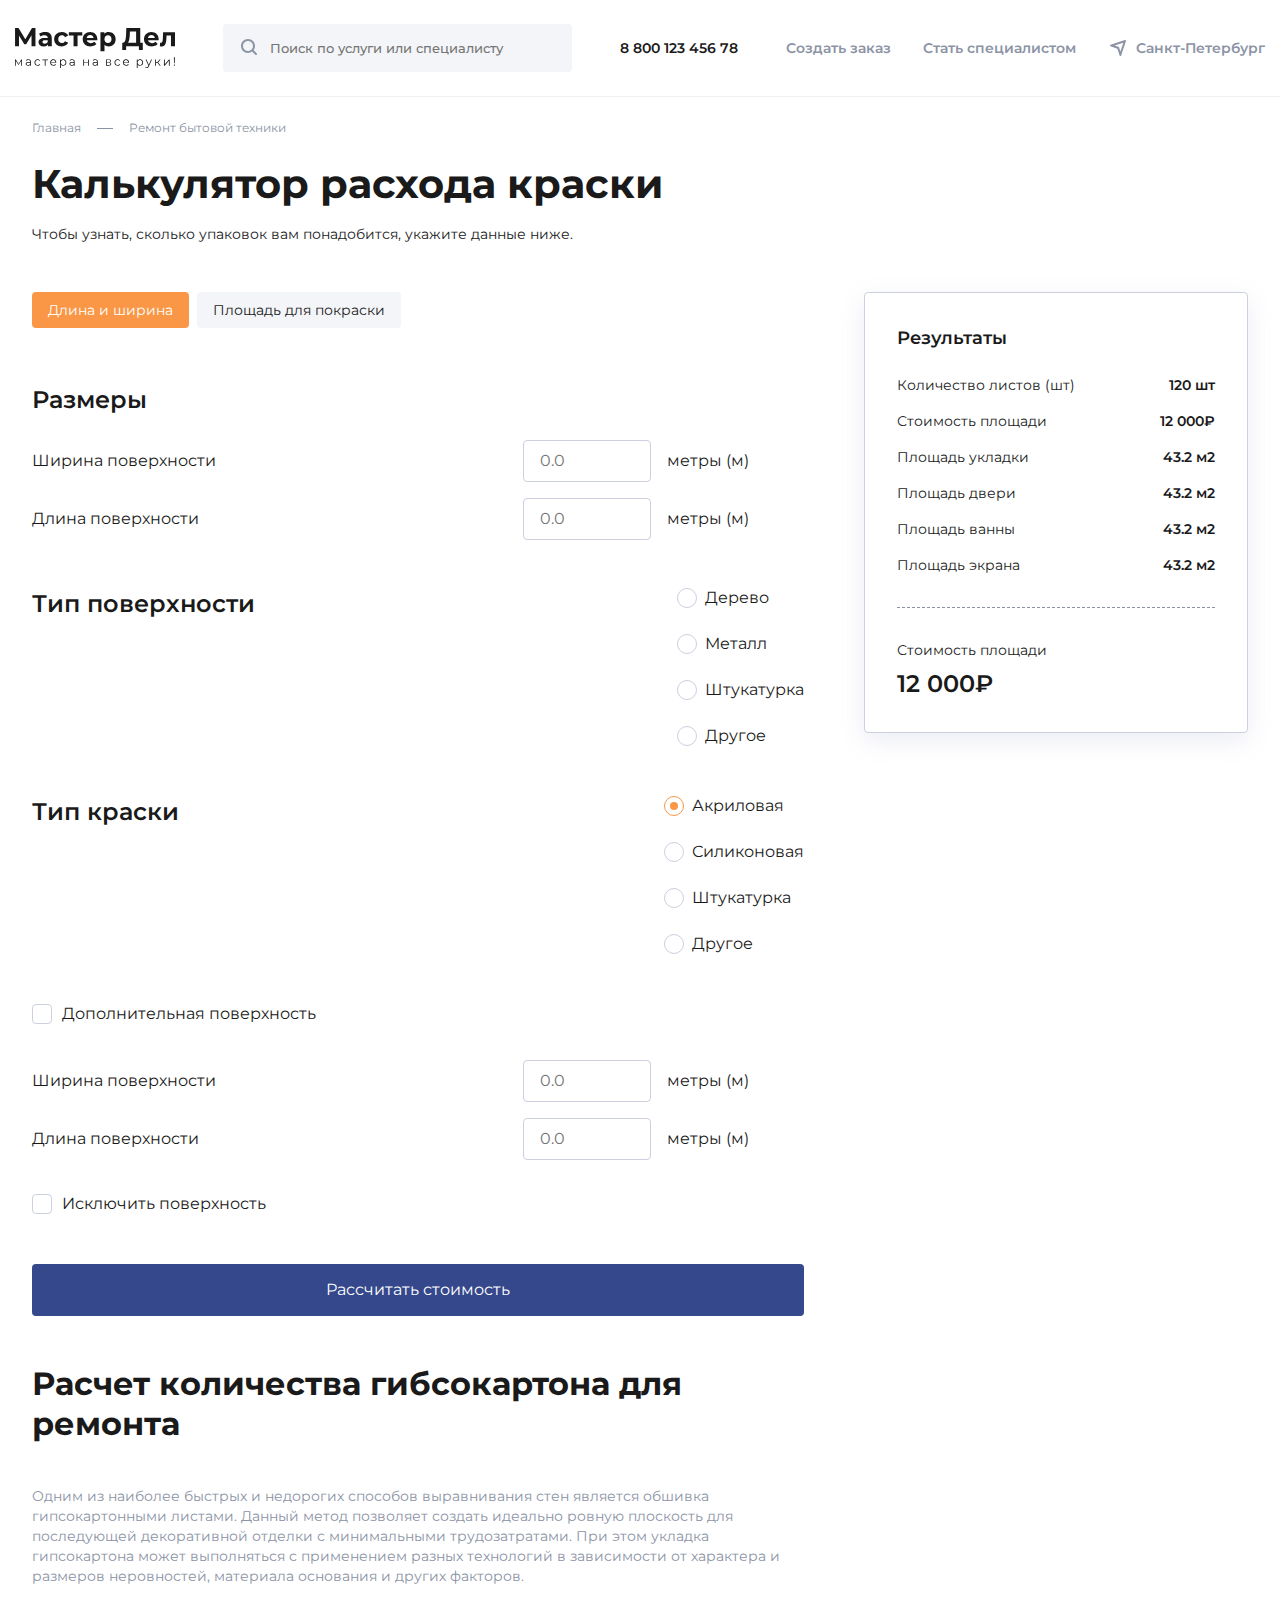
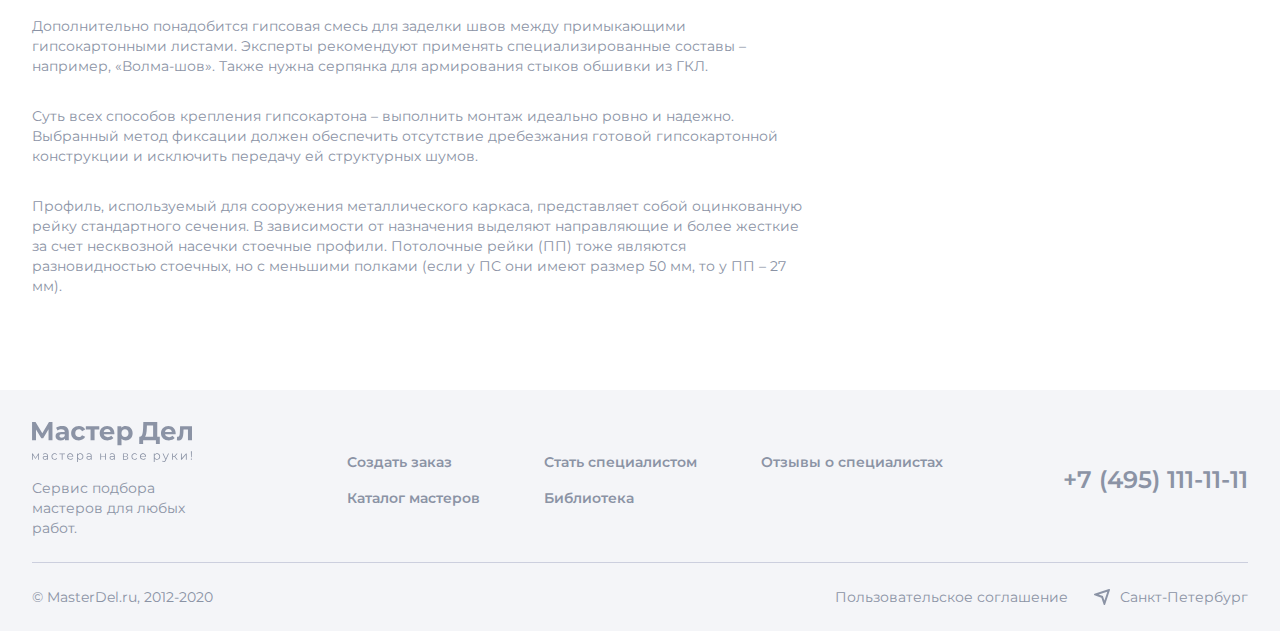
==== calculator-kraska.html @ f715dc26 "Add files via upload" ====
<!DOCTYPE html>
<html lang="ru">

<head>
	<title>Calculator-Kraska</title>
	<meta charset="UTF-8">
	<meta name="format-detection" content="telephone=no">
	<link rel="stylesheet" href="css/style.min.css?_v=20240131002830">
	<meta name="viewport" content="width=device-width, initial-scale=1.0">
</head>

<body>
	<div class="wrapper">
		<header class="header">
			<div class="header__container header__container_wide">
				<button aria-label="button: close menu" type="button" class="menu__icon icon-menu"><span></span></button>
				<a href="index.html" class="header__logo logo">
					<img src="img/logo/logo.svg" alt="лого: Мастер Дел">
				</a>
				<form data-da=".header__actions, 767.98, last" action="#" class="header__search search">
					<button aria-label="search button" type="submit" class="search__button">
						<svg xmlns="http://www.w3.org/2000/svg" width="20" height="20" viewBox="0 0 20 20" fill="none">
							<path fill-rule="evenodd" clip-rule="evenodd" d="M9 2C12.866 2 16 5.13401 16 9C16 10.5764 15.4789 12.0311 14.5996 13.2012L14.6545 13.2441L14.7071 13.2929L17.7071 16.2929C18.0976 16.6834 18.0976 17.3166 17.7071 17.7071C17.3466 18.0676 16.7794 18.0953 16.3871 17.7903L16.2929 17.7071L13.2929 14.7071C13.2587 14.6729 13.2275 14.6368 13.1993 14.5992C12.031 15.4789 10.5764 16 9 16C5.13401 16 2 12.866 2 9C2 5.13401 5.13401 2 9 2ZM9 4C6.23858 4 4 6.23858 4 9C4 11.7614 6.23858 14 9 14C11.7614 14 14 11.7614 14 9C14 6.23858 11.7614 4 9 4Z" fill="#8B93A5" />
						</svg>
					</button>
					<input autocomplete="off" type="text" name="form[]" placeholder="Поиск по услуги или специалисту" class="search__input">
				</form>
				<div class="header__actions">
					<a data-da=".menu__body, 767.98, last" href="tel:880012345678" class="header__callback callback">8 800 123 456
						78</a>
					<nav data-da=".header__container, 767,98,last" class="menu__body">
						<ul class="menu__list">
							<li class="menu__item"><a href="#" class="menu__link">Создать заказ</a></li>
							<li class="menu__item"><a href="#" class="menu__link">Стать специалистом</a></li>
							<li class="menu__item"><a aria-label="location" data-da=".header__actions, 767.98, last" href="#" class="menu__link menu__link_address">
									<svg xmlns="http://www.w3.org/2000/svg" width="20" height="20" viewBox="0 0 20 20" fill="none">
										<path fill-rule="evenodd" clip-rule="evenodd" d="M2.54697 8.35978C1.81768 8.11668 1.81768 7.08512 2.54697 6.84202L16.9457 2.04243C17.5711 1.83398 18.166 2.42892 17.9576 3.05427L13.158 17.453C12.9149 18.1823 11.8833 18.1823 11.6402 17.453L9.36691 10.6331L2.54697 8.35978ZM6.59488 7.6009L10.948 9.05195L12.3991 13.4051L15.3012 4.69879L6.59488 7.6009Z" fill="#8B93A5" />
									</svg>
									<span>Санкт-Петербург</span>
								</a></li>
						</ul>
					</nav>
				</div>
			</div>
			<nav class="header__mobile mobile-header">
				<div class="mobile-header__container">
					<ul class="mobile-header__list">
						<li><a href="#" class="mobile-header__link">Создать заказ</a></li>
						<li><a href="#" class="mobile-header__link">Каталог услуг</a></li>
					</ul>
				</div>
			</nav>
		</header>
		<main class="page">
			<section class="top-block">
				<div class="top-block__container">
					<nav class="breadcrumbs">
						<ul class="breadcrumbs__list">
							<li>
								<a href="index.html" class="breadcrumbs__link">Главная</a>
							</li>
							<li>
								Ремонт бытовой техники
							</li>
						</ul>
					</nav>
					<div class="header-block">
						<h1 class="header-block__title title">Калькулятор расхода краски</h1>
						<p class="header-block__descr">
							Чтобы узнать, сколько упаковок вам понадобится, укажите данные ниже.
						</p>
					</div>
				</div>
			</section>
			<section class="calculator">
				<div class="calculator__container">
					<div class="calculator__body">
						<div data-tabs class="tabs">
							<nav data-tabs-titles class="tabs__navigation">
								<button type="button" class="tabs__title _tab-active">Длина и ширина</button>
								<button type="button" class="tabs__title">Площадь для покраски</button>
							</nav>
							<div data-tabs-body class="tabs__content">
								<form action="#" class="tabs__body">
									<div class="tabs__item">
										<h2 class="tabs__subtitle subtitle">
											Размеры
										</h2>
										<div class="tabs__form form-tabs">
											<div class="form-tabs__line">
												<label class="form-tabs__label">Ширина поверхности</label>
												<div class="form-tabs__wrapper">
													<input type="text" class="form-tabs__input input" placeholder="0.0">
													<span class="form-tabs__measurement">метры (м)</span>
												</div>
											</div>
											<div class="form-tabs__line">
												<label class="form-tabs__label">Длина поверхности</label>
												<div class="form-tabs__wrapper">
													<input type="text" class="form-tabs__input input" placeholder="0.0">
													<span class="form-tabs__measurement">метры (м)</span>
												</div>
											</div>
										</div>
									</div>
									<div class="tabs__item">
										<div class="tabs__options">
											<h2 class="tabs__subtitle subtitle">
												Тип поверхности
											</h2>

											<div class="options">
												<div class="options__item">
													<input hidden id="o_10" class="options__input" checked type="radio" value="1" name="option">
													<label for="o_10" class="options__label"><span class="options__text">Дерево</span></label>
												</div>
												<div class="options__item">
													<input hidden id="o_12" class="options__input" type="radio" value="2" name="option">
													<label for="o_12" class="options__label"><span class="options__text">Металл</span></label>
												</div>
												<div class="options__item">
													<input hidden id="o_13" class="options__input" type="radio" value="3" name="option">
													<label for="o_13" class="options__label"><span class="options__text">Штукатурка</span></label>
												</div>
												<div class="options__item">
													<input hidden id="o_14" class="options__input" type="radio" value="4" name="option">
													<label for="o_14" class="options__label"><span class="options__text">Другое</span></label>
												</div>
											</div>
										</div>
									</div>
									<div class="tabs__item">
										<div class="tabs__options">
											<h2 class="tabs__subtitle subtitle">
												Тип краски
											</h2>

											<div class="options">
												<div class="options__item">
													<input hidden id="o_110" class="options__input" checked type="radio" value="1" name="option">
													<label for="o_110" class="options__label"><span class="options__text">Акриловая</span></label>
												</div>
												<div class="options__item">
													<input hidden id="o_112" class="options__input" type="radio" value="2" name="option">
													<label for="o_112" class="options__label"><span class="options__text">Силиконовая</span></label>
												</div>
												<div class="options__item">
													<input hidden id="o_113" class="options__input" type="radio" value="3" name="option">
													<label for="o_113" class="options__label"><span class="options__text">Штукатурка</span></label>
												</div>
												<div class="options__item">
													<input hidden id="o_114" class="options__input" type="radio" value="4" name="option">
													<label for="o_114" class="options__label"><span class="options__text">Другое</span></label>
												</div>
											</div>
										</div>
									</div>
									<div class="tabs__item">
										<div class="checkbox">
											<input id="c_1" class="checkbox__input" type="checkbox" value="1" name="form[]">
											<label for="c_1" class="checkbox__label"><span class="checkbox__text">Дополнительная
													поверхность</span></label>
										</div>
										<div class="tabs__form form-tabs form-tabs_with-chk">
											<div class="form-tabs__line">
												<label class="form-tabs__label">Ширина поверхности</label>
												<div class="form-tabs__wrapper">
													<input type="text" class="form-tabs__input input" placeholder="0.0">
													<span class="form-tabs__measurement">метры (м)</span>
												</div>
											</div>
											<div class="form-tabs__line">
												<label class="form-tabs__label">Длина поверхности</label>
												<div class="form-tabs__wrapper">
													<input type="text" class="form-tabs__input input" placeholder="0.0">
													<span class="form-tabs__measurement">метры (м)</span>
												</div>
											</div>
										</div>
										<div class="checkbox">
											<input id="c_2" class="checkbox__input" type="checkbox" value="1" name="form[]">
											<label for="c_2" class="checkbox__label"><span class="checkbox__text">Исключить поверхность</span></label>
										</div>
									</div>
									<button class="form-tabs__button">Рассчитать стоимость</button>
								</form>
								<div class="tabs__body">
									Содержимое второго таба 22
								</div>
							</div>
						</div>
						<div class="calculator__content">
							<h2 class="calculator__subtitle subtitle">
								Расчет количества гибсокартона для
								ремонта
							</h2>
							<div class="calculator__info">
								<p>
									Одним из наиболее быстрых и недорогих способов выравнивания стен является обшивка
									гипсокартонными листами. Данный метод
									позволяет создать идеально ровную плоскость для последующей декоративной отделки с
									минимальными трудозатратами. При этом
									укладка гипсокартона может выполняться с применением разных технологий в зависимости от
									характера и размеров
									неровностей, материала основания и других факторов.
								</p>
								<p>
									Дополнительно понадобится гипсовая смесь для заделки швов между примыкающими гипсокартонными
									листами. Эксперты
									рекомендуют применять специализированные составы – например, «Волма-шов». Также нужна
									серпянка для армирования стыков
									обшивки из ГКЛ.
								</p>
								<p>
									Суть всех способов крепления гипсокартона – выполнить монтаж идеально ровно и надежно.
									Выбранный метод фиксации должен
									обеспечить отсутствие дребезжания готовой гипсокартонной конструкции и исключить передачу ей
									структурных шумов.
								</p>
								<p>
									Профиль, используемый для сооружения металлического каркаса, представляет собой оцинкованную
									рейку стандартного сечения.
									В зависимости от назначения выделяют направляющие и более жесткие за счет несквозной насечки
									стоечные профили.
									Потолочные рейки (ПП) тоже являются разновидностью стоечных, но с меньшими полками (если у ПС
									они имеют размер 50 мм, то
									у ПП – 27 мм).
								</p>
							</div>
						</div>
					</div>
					<aside class="calculator__result result">
						<h4 class="result__header">Результаты</h4>
						<div class="result__items">
							<div class="result__item">
								<div class="result__label">Количество листов (шт)</div>
								<div class="result__value">120 шт</div>
							</div>
							<div class="result__item">
								<div class="result__label">Стоимость площади</div>
								<div class="result__value">12 000₽</div>
							</div>
							<div class="result__item">
								<div class="result__label">Площадь укладки</div>
								<div class="result__value">43.2 м2</div>
							</div>
							<div class="result__item">
								<div class="result__label">Площадь двери</div>
								<div class="result__value">43.2 м2</div>
							</div>
							<div class="result__item">
								<div class="result__label">Площадь ванны</div>
								<div class="result__value">43.2 м2</div>
							</div>
							<div class="result__item">
								<div class="result__label">Площадь экрана</div>
								<div class="result__value">43.2 м2</div>
							</div>
						</div>
						<div class="result__bottom">
							<div class="result__label">Стоимость площади</div>
							<div class="result__total-price">12 000₽</div>
						</div>
					</aside>
				</div>
			</section>
		</main>
		<footer class="footer">
			<div class="footer__container">
				<div class="footer__top top-footer">
					<div class="top-footer__column">
						<a href="index.html" class="top-footer__logo">
							<img src="img/logo/logo-grey.svg" alt="лого: Мастер Дел">
						</a>
						<p class="top-footer__descr">Сервис подбора мастеров для любых работ.</p>
					</div>
					<nav class="top-footer__menu">
						<ul class="top-footer__list">
							<li class="top-footer__item">
								<a href="#" class="top-footer__link">Создать заказ</a>
							</li>
							<li class="top-footer__item">
								<a href="#" class="top-footer__link">Стать специалистом</a>
							</li>
							<li class="top-footer__item">
								<a href="#" class="top-footer__link">Отзывы о специалистах</a>
							</li>
							<li class="top-footer__item">
								<a href="#" class="top-footer__link">Каталог мастеров</a>
							</li>
							<li class="top-footer__item">
								<a href="#" class="top-footer__link">Библиотека</a>
							</li>
						</ul>
					</nav>
					<a href="tel:+74951111111" class="top-footer__callback">+7 (495) 111-11-11</a>
				</div>
				<div class="bottom-footer">
					<p class="bottom-footer__copyright">© MasterDel.ru, 2012-2020</p>
					<ul class="bottom-footer__list">
						<li>
							<a href="#" class="bottom-footer__link">Пользовательское соглашение</a>
						</li>
						<li>
							<a href="#" class="bottom-footer__link bottom-footer__link_address">
								<svg xmlns="http://www.w3.org/2000/svg" width="20" height="20" viewBox="0 0 20 20" fill="none">
									<path fill-rule="evenodd" clip-rule="evenodd" d="M2.54697 8.35978C1.81768 8.11668 1.81768 7.08512 2.54697 6.84202L16.9457 2.04243C17.5711 1.83398 18.166 2.42892 17.9576 3.05427L13.158 17.453C12.9149 18.1823 11.8833 18.1823 11.6402 17.453L9.36691 10.6331L2.54697 8.35978ZM6.59488 7.6009L10.948 9.05195L12.3991 13.4051L15.3012 4.69879L6.59488 7.6009Z" fill="#8B93A5" />
								</svg>
								<span>Санкт-Петербург</span>
							</a>
						</li>
					</ul>
				</div>
			</div>
		</footer>
	</div>
	<!-- <div id="popup" aria-hidden="true" class="popup">
	<div class="popup__wrapper">
		<div class="popup__content">
			<button data-close type="button" class="popup__close">Закрыть</button>
			<div class="popup__text">
				Text
			</div>
		</div>
	</div>
</div> -->
	<script src="js/app.min.js?_v=20240131002830"></script>
</body>

</html>
---- css/style.min.css ----
@charset "UTF-8";@import url(https://fonts.googleapis.com/css?family=Montserrat:regular,500,600,700,900&display=swap);:root{--Neutral-grey-violet:#8b93a5;--Neutral-Violet:#cccfde;--Light-grey:#edf0f2;--Light:#fff;--Light-blue-grey:#f4f5f8;--Dark:#1a1a1a;--Orange:#f99746;--Dark-blue:#35488b;--Red:#d34747;--Neutral-Violet:#cccfde}*{padding:0;margin:0;border:0}*,:after,:before{-webkit-box-sizing:border-box;box-sizing:border-box}input::-webkit-inner-spin-button,input::-webkit-outer-spin-button{-webkit-appearance:none;margin:0}input[type=number]{-moz-appearance:textfield}body,html{height:100%;min-width:320px}body{color:var(--Neutral-grey-violet);line-height:1;font-family:Montserrat;font-size:.875rem;-ms-text-size-adjust:100%;-moz-text-size-adjust:100%;-webkit-text-size-adjust:100%;-webkit-font-smoothing:antialiased;-moz-osx-font-smoothing:grayscale}button,input,textarea{font-family:Montserrat;font-size:inherit}button{cursor:pointer;color:inherit;background-color:inherit}a{color:inherit;text-decoration:none}a:visited{text-decoration:none}a:hover{text-decoration:none}ul li{list-style:none}img{vertical-align:top}h1,h2,h3,h4,h5,h6{font-weight:inherit;font-size:inherit}.lock body{overflow:hidden;-ms-touch-action:none;touch-action:none;-ms-scroll-chaining:none;overscroll-behavior:none}.wrapper{min-height:100%;display:-webkit-box;display:-ms-flexbox;display:flex;-webkit-box-orient:vertical;-webkit-box-direction:normal;-ms-flex-direction:column;flex-direction:column;overflow:hidden}.wrapper>main{-webkit-box-flex:1;-ms-flex:1 1 auto;flex:1 1 auto}.wrapper>*{min-width:0}[class*=__container]{max-width:77.875rem;margin:0 auto;padding:0 .9375rem}[class*=__container_wide]{max-width:112.75rem}input[type=email],input[type=tel],input[type=text],textarea{-webkit-appearance:none;-moz-appearance:none;appearance:none}.input{display:block;width:100%;outline:0;font-size:1rem;line-height:1.25;border-radius:.25rem;border:.0625rem solid var(--Neutral-Violet);color:var(--Neutral-grey-violet);padding:1rem;font-family:inherit}.input_error{border:.0625rem solid var(--Red);color:var(--Red)}textarea.input{resize:none;padding:0 0}.checkbox{position:relative}.checkbox__input{position:absolute;width:0;height:0;opacity:0}.checkbox__input:checked+.checkbox__label:before{border:.0625rem solid var(--Orange)}.checkbox__input:checked+.checkbox__label:after{-webkit-transform:scale(1);-ms-transform:scale(1);transform:scale(1)}.checkbox__label{cursor:pointer;display:-webkit-inline-box;display:-ms-inline-flexbox;display:inline-flex;-webkit-box-align:center;-ms-flex-align:center;align-items:center;position:relative;gap:.625rem}.checkbox__label:before{content:"";-ms-flex-item-align:start;align-self:flex-start;-webkit-box-flex:0;-ms-flex:0 0 1.25rem;flex:0 0 1.25rem;width:1.25rem;border-radius:.25rem;height:1.25rem;-webkit-transition:border .5s ease 0s;transition:border .5s ease 0s;border:.0625rem solid var(--Neutral-Violet)}.checkbox__label::after{content:"";position:absolute;top:.3125rem;left:.25rem;width:.75rem;height:.625rem;background:url(../img/icons/check.svg) center center no-repeat;-webkit-transition:-webkit-transform .5s ease 0s;transition:-webkit-transform .5s ease 0s;transition:transform .5s ease 0s;transition:transform .5s ease 0s,-webkit-transform .5s ease 0s;-webkit-transform:scale(0);-ms-transform:scale(0);transform:scale(0)}.checkbox__text{color:var(--Dark);font-size:1rem;line-height:1.25}.options{display:-webkit-box;display:-ms-flexbox;display:flex;-webkit-box-orient:vertical;-webkit-box-direction:normal;-ms-flex-direction:column;flex-direction:column;-webkit-box-align:start;-ms-flex-align:start;align-items:flex-start;gap:1.5rem}.options__item{position:relative;cursor:pointer}.options__input{width:0;height:0;opacity:0;position:absolute}.options__input:focus+.options__label:before{-webkit-box-shadow:0 0 5px #000;box-shadow:0 0 5px #000}.options__input:checked+.options__label:before{border:.0625rem solid var(--Orange)}.options__input:checked+.options__label:after{-webkit-transform:scale(1);-ms-transform:scale(1);transform:scale(1)}.options__label{display:-webkit-inline-box;display:-ms-inline-flexbox;display:inline-flex;-webkit-box-align:center;-ms-flex-align:center;align-items:center;cursor:pointer;gap:.5rem}.options__label:before{-webkit-transition:border .5s ease 0s;transition:border .5s ease 0s;content:"";-ms-flex-item-align:start;align-self:flex-start;width:1.25rem;height:1.25rem;-webkit-box-flex:0;-ms-flex:0 0 1.25rem;flex:0 0 1.25rem;border-radius:50%;border:.0625rem solid var(--Neutral-Violet)}.options__label:after{content:"";-webkit-transition:all .3s ease 0s;transition:all .3s ease 0s;-webkit-transform:scale(0);-ms-transform:scale(0);transform:scale(0);width:.5rem;height:.5rem;border-radius:50%;background-color:var(--Orange);position:absolute;left:.375rem;top:.375rem}.options__text{color:var(--Dark);font-size:1rem}.select{position:relative;width:384px}.select__body{position:relative}.select__title{color:var(--Orange);font-size:1rem;line-height:1.25;border-radius:.25rem;border:.0625rem solid var(--Neutral-Violet);font-family:inherit;text-align:left;cursor:pointer;width:100%}.select__value{display:-webkit-box;display:-ms-flexbox;display:flex;-webkit-box-align:center;-ms-flex-align:center;align-items:center;height:2.5rem;padding:0 1rem;gap:.625rem}.select__value>*{-webkit-box-flex:1;-ms-flex:1 1 auto;flex:1 1 auto}.select__value:after{content:"";background:url(../img/icons/arrow-down.svg) center center no-repeat;width:1rem;height:1rem;-webkit-transition:-webkit-transform .5s ease 0s;transition:-webkit-transform .5s ease 0s;transition:transform .5s ease 0s;transition:transform .5s ease 0s,-webkit-transform .5s ease 0s}._select-open .select__value:after{-webkit-transform:rotate(-180deg);-ms-transform:rotate(-180deg);transform:rotate(-180deg)}.select__text{-webkit-box-flex:1;-ms-flex:1 1 auto;flex:1 1 auto}.select__input{width:100%;background-color:transparent;height:100%}.select__options{color:#000;position:absolute;top:42px;border-radius:.25rem;min-width:100%;left:0;border:.0625rem solid var(--Neutral-Violet);color:var(--Neutral-grey-violet);background-color:#fff;border:1px solid #d9d9d9;padding:10px 0 5px 0}.select__scroll{overflow-y:auto;overflow-x:hidden;max-height:200px}.select__option{color:var(--Dark);font-size:1rem;line-height:1.25;width:100%;text-align:left;cursor:pointer;padding:5px 15px;color:inherit}.select__option._select-selected{background-color:var(--Orange)}.select__row{display:-webkit-inline-box;display:-ms-inline-flexbox;display:inline-flex;-webkit-box-align:center;-ms-flex-align:center;align-items:center}.select._select-open{z-index:5}._select-tag{cursor:pointer}.tabs{display:-ms-grid;display:grid;gap:3rem}.tabs:not(:last-child){margin-bottom:3rem}.tabs__navigation{display:-webkit-box;display:-ms-flexbox;display:flex;gap:.5rem;-ms-flex-wrap:nowrap;flex-wrap:nowrap;overflow:auto;padding-bottom:.5rem}.tabs__title{-ms-flex-negative:0;flex-shrink:0;border-radius:.25rem;padding:.5rem 1rem;background:var(--Light-blue-grey);color:var(--Dark);line-height:1.4285714286;-webkit-transition:all .5s ease 0s;transition:all .5s ease 0s}.tabs__title._tab-active{background:var(--Orange);color:var(--Light)}.tabs__add{display:-webkit-box;display:-ms-flexbox;display:flex;gap:.5rem;-webkit-box-align:center;-ms-flex-align:center;align-items:center;border-radius:.25rem;padding:.5rem 1rem;background:var(--Light-blue-grey);color:var(--Dark);line-height:1.4285714286;-webkit-transition:all .5s ease 0s;transition:all .5s ease 0s}.tabs__subtitle:not(:last-child){margin-bottom:1.5rem}.form-tabs{display:-ms-grid;display:grid}.form-tabs_with-chk{padding:2.125rem 0}.form-tabs__line{display:-webkit-box;display:-ms-flexbox;display:flex;-webkit-box-pack:justify;-ms-flex-pack:justify;justify-content:space-between;-webkit-box-align:center;-ms-flex-align:center;align-items:center;gap:.9375rem}.form-tabs__line:not(:last-child){margin-bottom:1rem}.form-tabs__label{color:var(--Dark);font-size:1rem;line-height:1.25;cursor:pointer}.form-tabs__input{padding:.625rem 1rem}.form-tabs__line_error .form-tabs__input{color:var(--Red)}.form-tabs__wrapper{-webkit-box-align:center;-ms-flex-align:center;align-items:center}.form-tabs__measurement{color:var(--Dark);font-size:1rem;line-height:1.25}.form-tabs__button{width:100%;display:block;border-radius:.25rem;background:var(--Dark-blue);color:var(--Light);font-size:1rem;line-height:1.25;padding:1rem;-webkit-transition:background-color .5s ease 0s;transition:background-color .5s ease 0s}.form-tabs__button:not(:last-child){margin-bottom:6rem}.tabs__item:not(:last-child){margin-bottom:3rem}.tabs__options{display:-webkit-box;display:-ms-flexbox;display:flex;-webkit-box-pack:justify;-ms-flex-pack:justify;justify-content:space-between}.tabs__inner{padding:1.5rem 0;border-top:.0625rem solid var(--Neutral-Violet);border-bottom:.0625rem solid var(--Neutral-Violet)}.tabs__inner:not(:last-child){margin-bottom:1.5rem}.tabs__header{display:-webkit-box;display:-ms-flexbox;display:flex;-webkit-box-pack:justify;-ms-flex-pack:justify;justify-content:space-between;-webkit-box-align:center;-ms-flex-align:center;align-items:center}.tabs__header:not(:last-child){margin-bottom:1.5rem}.tabs__topic{color:var(--Dark,#1a1a1a);font-size:1rem;font-weight:600;line-height:1.5}.tabs__close svg path{-webkit-transition:all .5s ease 0s;transition:all .5s ease 0s}[class*=-ibg]{position:relative}[class*=-ibg] img{position:absolute;width:100%;height:100%;top:0;left:0;-o-object-fit:cover;object-fit:cover}[class*=-ibg_contain] img{-o-object-fit:contain;object-fit:contain}.title{color:var(--Dark);font-size:2.5rem;font-weight:700;line-height:1.2}.subtitle{color:var(--Dark);font-size:1.5rem;font-weight:600;line-height:1.3333333333}.callback{color:var(--Dark);font-weight:600;line-height:1.4285714286;-webkit-transition:color .5s ease 0s;transition:color .5s ease 0s}.search__input{border-radius:.25rem;background-color:inherit;outline:0;width:100%;font-family:Montserrat;font-weight:500;font-size:.8125rem;padding:1rem 0}.search__button{-webkit-transform:translateY(1px);-ms-transform:translateY(1px);transform:translateY(1px)}.search__button svg path{-webkit-transition:all .5s ease 0s;transition:all .5s ease 0s}.mobile-header{display:none}.mobile-header__link{color:var(--Neutral-grey-violet);font-size:.75rem;font-weight:600;line-height:1.3333333333;-webkit-transition:color .5s ease 0s;transition:color .5s ease 0s}.page{padding-top:7.5rem;padding-bottom:5.875rem}.breadcrumbs{overflow:auto}.breadcrumbs__list{display:-webkit-box;display:-ms-flexbox;display:flex;-webkit-box-align:center;-ms-flex-align:center;align-items:center;-ms-flex-wrap:nowrap;flex-wrap:nowrap;overflow:auto;gap:1rem}.breadcrumbs__list li{white-space:nowrap;font-size:.75rem;line-height:1.3333333333;display:-webkit-box;display:-ms-flexbox;display:flex;-ms-flex-wrap:nowrap;flex-wrap:nowrap;gap:1rem;-webkit-box-align:center;-ms-flex-align:center;align-items:center}.breadcrumbs__list li:not(:last-child)::after{content:"";width:1rem;height:.0625rem;background:var(--Neutral-grey-violet)}.breadcrumbs__link{font-size:.75rem;line-height:1.3333333333;-webkit-transition:color .5s ease 0s;transition:color .5s ease 0s}.header-block{display:-ms-grid;display:grid;gap:1rem}.header-block__descr{color:var(--Dark);line-height:1.4285714286}.top-block{padding-bottom:3rem}.top-block__container{display:-ms-grid;display:grid;gap:1.5rem}.navigation-block__items ul{-webkit-column-gap:2rem;-moz-column-gap:2rem;column-gap:2rem;display:-ms-grid;display:grid;grid-template-columns:repeat(auto-fit,minmax(144px,1fr))}.navigation-block__link{display:-ms-grid;display:grid;gap:1rem;color:var(--Dark);text-align:center;-webkit-box-pack:center;-ms-flex-pack:center;justify-content:center;font-weight:600;line-height:1.4285714286}.navigation-block__link span{-webkit-transition:color .5s ease 0s;transition:color .5s ease 0s}.navigation-block__image{overflow:hidden;border-radius:.25rem}.navigation-block__image img{-webkit-transition:-webkit-transform .5s ease 0s;transition:-webkit-transform .5s ease 0s;transition:transform .5s ease 0s;transition:transform .5s ease 0s,-webkit-transform .5s ease 0s;overflow:hidden;border-radius:.25rem;max-width:100%;-o-object-fit:cover;object-fit:cover;-o-object-position:center;object-position:center;height:11rem;width:11rem}.calculator__container{display:-ms-grid;display:grid;-webkit-box-align:start;-ms-flex-align:start;align-items:start;gap:3.75rem;-ms-grid-columns:1fr 24rem;grid-template-columns:1fr 24rem}.calculator__body{display:-ms-grid;display:grid}.calculator__subtitle{color:var(--Dark);font-size:2rem;font-weight:700;line-height:1.25}.calculator__subtitle:not(:last-child){margin-bottom:2.625rem}.calculator__info p{line-height:1.4285714286}.calculator__info p:not(:last-child){margin-bottom:1.875rem}.result{border-radius:.25rem;padding:2rem;border:.0625rem solid var(--Neutral-Violet);background:var(--Light);-webkit-box-shadow:0 8px 24px 0 rgba(129,135,189,.15);box-shadow:0 8px 24px 0 rgba(129,135,189,.15)}.result__header{color:var(--Dark);font-size:1.125rem;font-weight:600;line-height:1.4444444444}.result__header:not(:last-child){margin-bottom:1.5rem}.result__items{display:-ms-grid;display:grid;gap:1rem;padding-bottom:2rem;border-bottom:1px dashed #8b93a5}.result__items:not(:last-child){margin-bottom:2rem}.result__bottom{display:-ms-grid;display:grid;gap:.5rem}.result__label{color:var(--Dark);line-height:1.4285714286}.result__total-price{color:var(--Dark);font-size:1.5rem;font-weight:600;line-height:1.3333333333}.result__item{display:-webkit-box;display:-ms-flexbox;display:flex;-webkit-box-pack:justify;-ms-flex-pack:justify;justify-content:space-between;gap:1.25rem}.result__value{color:var(--Dark);text-align:right;font-weight:600;line-height:1.4285714286}.header{position:fixed;top:0;left:0;width:100%;z-index:20;background-color:var(--Light)}.header__container{display:-webkit-box;display:-ms-flexbox;display:flex;gap:3rem;padding-top:1.5rem;padding-bottom:1.5rem;-webkit-box-align:center;-ms-flex-align:center;align-items:center;-webkit-box-pack:justify;-ms-flex-pack:justify;justify-content:space-between}.header__actions{position:relative;z-index:20;display:-webkit-box;display:-ms-flexbox;display:flex;-webkit-box-align:center;-ms-flex-align:center;align-items:center;gap:3rem}.header__logo{position:relative;z-index:20}.header__logo img{width:10rem;height:2.5rem;-o-object-fit:cover;object-fit:cover;-o-object-position:center;object-position:center;max-width:100%}.menu__link{font-weight:600;line-height:1.4285714286;-webkit-transition:color .5s ease 0s;transition:color .5s ease 0s}.menu__link_address{display:-webkit-box;display:-ms-flexbox;display:flex;-webkit-box-align:center;-ms-flex-align:center;align-items:center;gap:.5rem}.icon-menu{display:none}.footer{background:var(--Light-blue-grey);padding-top:2rem}.footer__top:not(:last-child){margin-bottom:1.5rem}.top-footer{display:-webkit-box;display:-ms-flexbox;display:flex;-webkit-box-pack:justify;-ms-flex-pack:justify;justify-content:space-between;-webkit-box-align:center;-ms-flex-align:center;align-items:center;gap:1.875rem}.top-footer__logo{display:inline-block}.top-footer__logo:not(:last-child){margin-bottom:1rem}.top-footer__logo img{width:10rem;height:2.5rem;-o-object-fit:cover;object-fit:cover;-o-object-position:center;object-position:center;max-width:100%}.top-footer__descr{color:var(--Neutral-grey-violet);line-height:1.4285714286}.top-footer__list{display:-ms-grid;display:grid;-ms-grid-columns:(auto)[3];grid-template-columns:repeat(3,auto);-webkit-column-gap:4rem;-moz-column-gap:4rem;column-gap:4rem;row-gap:1rem}.top-footer__link{line-height:1.4285714286;-webkit-transition:color .5s ease 0s;transition:color .5s ease 0s}.top-footer__callback{color:var(--Neutral-grey-violet);font-size:1.5rem;font-weight:600;line-height:1.3333333333;-webkit-transition:color .5s ease 0s;transition:color .5s ease 0s;-ms-flex-negative:0;flex-shrink:0}.bottom-footer{border-top:.0625rem solid var(--Neutral-Violet);padding:1.5rem 0;display:-webkit-box;display:-ms-flexbox;display:flex;-webkit-box-pack:justify;-ms-flex-pack:justify;justify-content:space-between;-webkit-box-align:center;-ms-flex-align:center;align-items:center;gap:1.25rem}.bottom-footer__copyright{color:var(--Neutral-grey-violet);line-height:1.4285714286}.bottom-footer__list{display:-webkit-box;display:-ms-flexbox;display:flex;gap:1.5rem}.bottom-footer__link{color:var(--Neutral-grey-violet);line-height:1.4285714286;-webkit-transition:color .5s ease 0s;transition:color .5s ease 0s}.bottom-footer__link_address{display:-webkit-box;display:-ms-flexbox;display:flex;gap:.5rem;-webkit-box-align:center;-ms-flex-align:center;align-items:center}@media (min-width:47.99875em){.search{gap:.5rem;display:-webkit-box;display:-ms-flexbox;display:flex;-webkit-box-align:center;-ms-flex-align:center;align-items:center;padding-right:1rem;padding-left:.8125rem;-webkit-box-flex:1;-ms-flex-positive:1;flex-grow:1;background-color:var(--Light-blue-grey);border-radius:.25rem}.search__button{padding:0 .1875rem}.header{border-bottom:.0625rem solid var(--Light-grey)}.menu__list{display:-webkit-box;display:-ms-flexbox;display:flex;gap:2rem}.top-footer__column{max-width:12.125rem}.top-footer__link{font-weight:600}}@media (min-width:61.99875em){.form-tabs__line_error .form-tabs__input{border:.0625rem solid var(--Red)}.form-tabs__input{max-width:8rem}.form-tabs__wrapper{display:-ms-grid;display:grid;-ms-grid-columns:128px 1fr;grid-template-columns:128px 1fr;min-width:17.5625rem;gap:1rem}}@media (max-width:77.875em){.navigation-block__items ul{-webkit-column-gap:1rem;-moz-column-gap:1rem;column-gap:1rem;row-gap:2rem}.header__container{gap:1.25rem}.header__actions{gap:1.25rem}.menu__list{gap:1.25rem}}@media (max-width:70.625em){.page{padding-top:11rem}.header__container{-ms-flex-wrap:wrap;flex-wrap:wrap}.header__search{-webkit-box-flex:1;-ms-flex:1 1 100%;flex:1 1 100%;-webkit-box-ordinal-group:4;-ms-flex-order:3;order:3}}@media (max-width:69.4375em){.top-footer__list{display:-webkit-box;display:-ms-flexbox;display:flex;-ms-flex-wrap:wrap;flex-wrap:wrap;-webkit-column-gap:1.875rem;-moz-column-gap:1.875rem;column-gap:1.875rem}}@media (max-width:67.1875em){.calculator__container{-ms-grid-columns:1fr 20rem;grid-template-columns:1fr 20rem;gap:1.875rem}}@media (max-width:61.99875em){.tabs{gap:2rem}.form-tabs__line{-webkit-box-orient:vertical;-webkit-box-direction:normal;-ms-flex-direction:column;flex-direction:column;-webkit-box-align:start;-ms-flex-align:start;align-items:start;gap:.625rem}.form-tabs__label{font-size:.875rem}.form-tabs__input{border:none}.form-tabs__wrapper{display:-webkit-box;display:-ms-flexbox;display:flex;-webkit-box-pack:justify;-ms-flex-pack:justify;justify-content:space-between;-webkit-box-flex:1;-ms-flex:1 1 100%;flex:1 1 100%;width:100%;position:relative;border:.0625rem solid var(--Neutral-Violet);border-radius:.25rem}.form-tabs__line_error .form-tabs__wrapper{border:.0625rem solid var(--Red)}.form-tabs__measurement{-ms-flex-negative:0;flex-shrink:0;padding-right:1rem}.form-tabs__button:not(:last-child){margin-bottom:3rem}.title{font-size:2.1875rem;font-weight:600}.calculator__subtitle{font-size:1.5625rem}.result{padding:1.25rem}}@media (max-width:50.5em){.menu__link span{display:none}}@media (max-width:47.99875em){.input{font-size:.875rem}.tabs:not(:last-child){margin-bottom:2rem}.form-tabs__measurement{font-size:.875rem}.form-tabs__button{-webkit-box-ordinal-group:4;-ms-flex-order:3;order:3}.form-tabs__button:not(:last-child){margin-bottom:2rem}.form-tabs__button{font-size:.875rem}.title{font-size:1.875rem}.search__input{display:none}.mobile-header{display:block;padding:1rem 0;border-bottom:.0625rem solid var(--Light-grey);border-top:.0625rem solid var(--Light-grey)}.mobile-header__list{display:-webkit-box;display:-ms-flexbox;display:flex;gap:1rem}.page{padding-top:10rem;padding-bottom:3rem}.breadcrumbs{display:none}.top-block{padding-bottom:2rem}.navigation-block__image img{max-height:9rem}.calculator__container{-ms-grid-columns:none;grid-template-columns:none}.calculator__result{-webkit-box-ordinal-group:3;-ms-flex-order:2;order:2}.calculator__result:not(:last-child){margin-bottom:2rem}.calculator__content{-webkit-box-ordinal-group:4;-ms-flex-order:3;order:3}.calculator__subtitle:not(:last-child){margin-bottom:1.5rem}.calculator__subtitle{font-size:1.125rem}.calculator__info p:not(:last-child){margin-bottom:1.25rem}.calculator__info p{font-size:.75rem}.header__container{-ms-flex-wrap:nowrap;flex-wrap:nowrap}.header__actions{-webkit-box-orient:horizontal;-webkit-box-direction:reverse;-ms-flex-direction:row-reverse;flex-direction:row-reverse;gap:1rem}.header__search{-webkit-box-flex:0;-ms-flex:0 1 auto;flex:0 1 auto}.header__callback{font-size:1.125rem}.menu__body{position:fixed;padding-top:7.5rem;padding-left:.9375rem;padding-right:.9375rem;top:0;left:-100%;width:100%;height:100%;overflow:auto;background-color:var(--Light);z-index:19;-webkit-transition:left .5s ease 0s;transition:left .5s ease 0s}.menu__body::before{content:"";position:fixed;top:0;left:0;width:100%;height:81px;background-color:var(--Light);z-index:21}.menu-open .menu__body{left:0}.menu__item:not(:last-child){margin-bottom:1rem}.icon-menu{-webkit-transition:background-color .5s ease 0s;transition:background-color .5s ease 0s;display:block;position:relative;width:1.25rem;height:.75rem;z-index:20}.icon-menu span,.icon-menu::after,.icon-menu::before{content:"";-webkit-transition:all .3s ease 0s;transition:all .3s ease 0s;right:0;position:absolute;width:100%;height:.125rem;background-color:#000;border-radius:.9375rem}.icon-menu::before{top:0}.icon-menu::after{bottom:0}.icon-menu span{top:calc(50% - .0625rem)}.menu-open .icon-menu span{width:0}.menu-open .icon-menu::before{top:calc(50% - .0625rem);-webkit-transform:rotate(-45deg);-ms-transform:rotate(-45deg);transform:rotate(-45deg)}.menu-open .icon-menu::after{bottom:calc(50% - .0625rem);-webkit-transform:rotate(45deg);-ms-transform:rotate(45deg);transform:rotate(45deg)}.footer__top:not(:last-child){margin-bottom:1.25rem}.top-footer{-webkit-box-orient:vertical;-webkit-box-direction:normal;-ms-flex-direction:column;flex-direction:column;-webkit-box-align:start;-ms-flex-align:start;align-items:flex-start;gap:1.25rem}.top-footer__menu{-webkit-box-ordinal-group:4;-ms-flex-order:3;order:3}.top-footer__list{-webkit-box-ordinal-group:4;-ms-flex-order:3;order:3}.top-footer__callback{-webkit-box-ordinal-group:3;-ms-flex-order:2;order:2}.bottom-footer__list{-webkit-box-ordinal-group:4;-ms-flex-order:3;order:3}}@media (max-width:47.99875em) and (any-hover:hover){.icon-menu:hover span,.icon-menu:hover::after,.icon-menu:hover::before{background-color:var(--Orange)}}@media (max-width:47.99875em) and (any-hover:none){.icon-menu{cursor:default}}@media (max-width:41.875em){.bottom-footer{-webkit-box-orient:vertical;-webkit-box-direction:reverse;-ms-flex-direction:column-reverse;flex-direction:column-reverse;-webkit-box-align:start;-ms-flex-align:start;align-items:flex-start}}@media (max-width:29.99875em){.title{font-size:1.5rem}.header-block__descr{font-size:.75rem}.navigation-block__link{text-align:left}.top-footer__list{-webkit-box-orient:vertical;-webkit-box-direction:normal;-ms-flex-direction:column;flex-direction:column}.bottom-footer__list{-webkit-box-orient:vertical;-webkit-box-direction:reverse;-ms-flex-direction:column-reverse;flex-direction:column-reverse}}@media (any-hover:hover){.tabs__title:hover{background:var(--Neutral-grey-violet);color:var(--Light)}.tabs__add:hover{color:var(--Light);background-color:var(--Orange)}.tabs__add:hover svg path{fill:currentColor}.form-tabs__button:hover{background-color:var(--Orange)}.tabs__close:hover svg path{fill:var(--Orange)}.callback:hover{color:var(--Orange)}.search__button:hover svg path{fill:var(--Orange)}.mobile-header__link:hover{color:var(--Orange)}.breadcrumbs__link:hover{color:var(--Orange)}.navigation-block__link:hover .navigation-block__image img{-webkit-transform:scale(1.1);-ms-transform:scale(1.1);transform:scale(1.1)}.navigation-block__link:hover span{color:var(--Orange)}.menu__link:hover{color:var(--Orange)}.menu__link:hover svg path{fill:currentColor}.top-footer__link:hover{color:var(--Orange)}.top-footer__callback:hover{color:var(--Orange)}.bottom-footer__link:hover{color:var(--Orange)}.bottom-footer__link:hover svg path{fill:currentColor}}
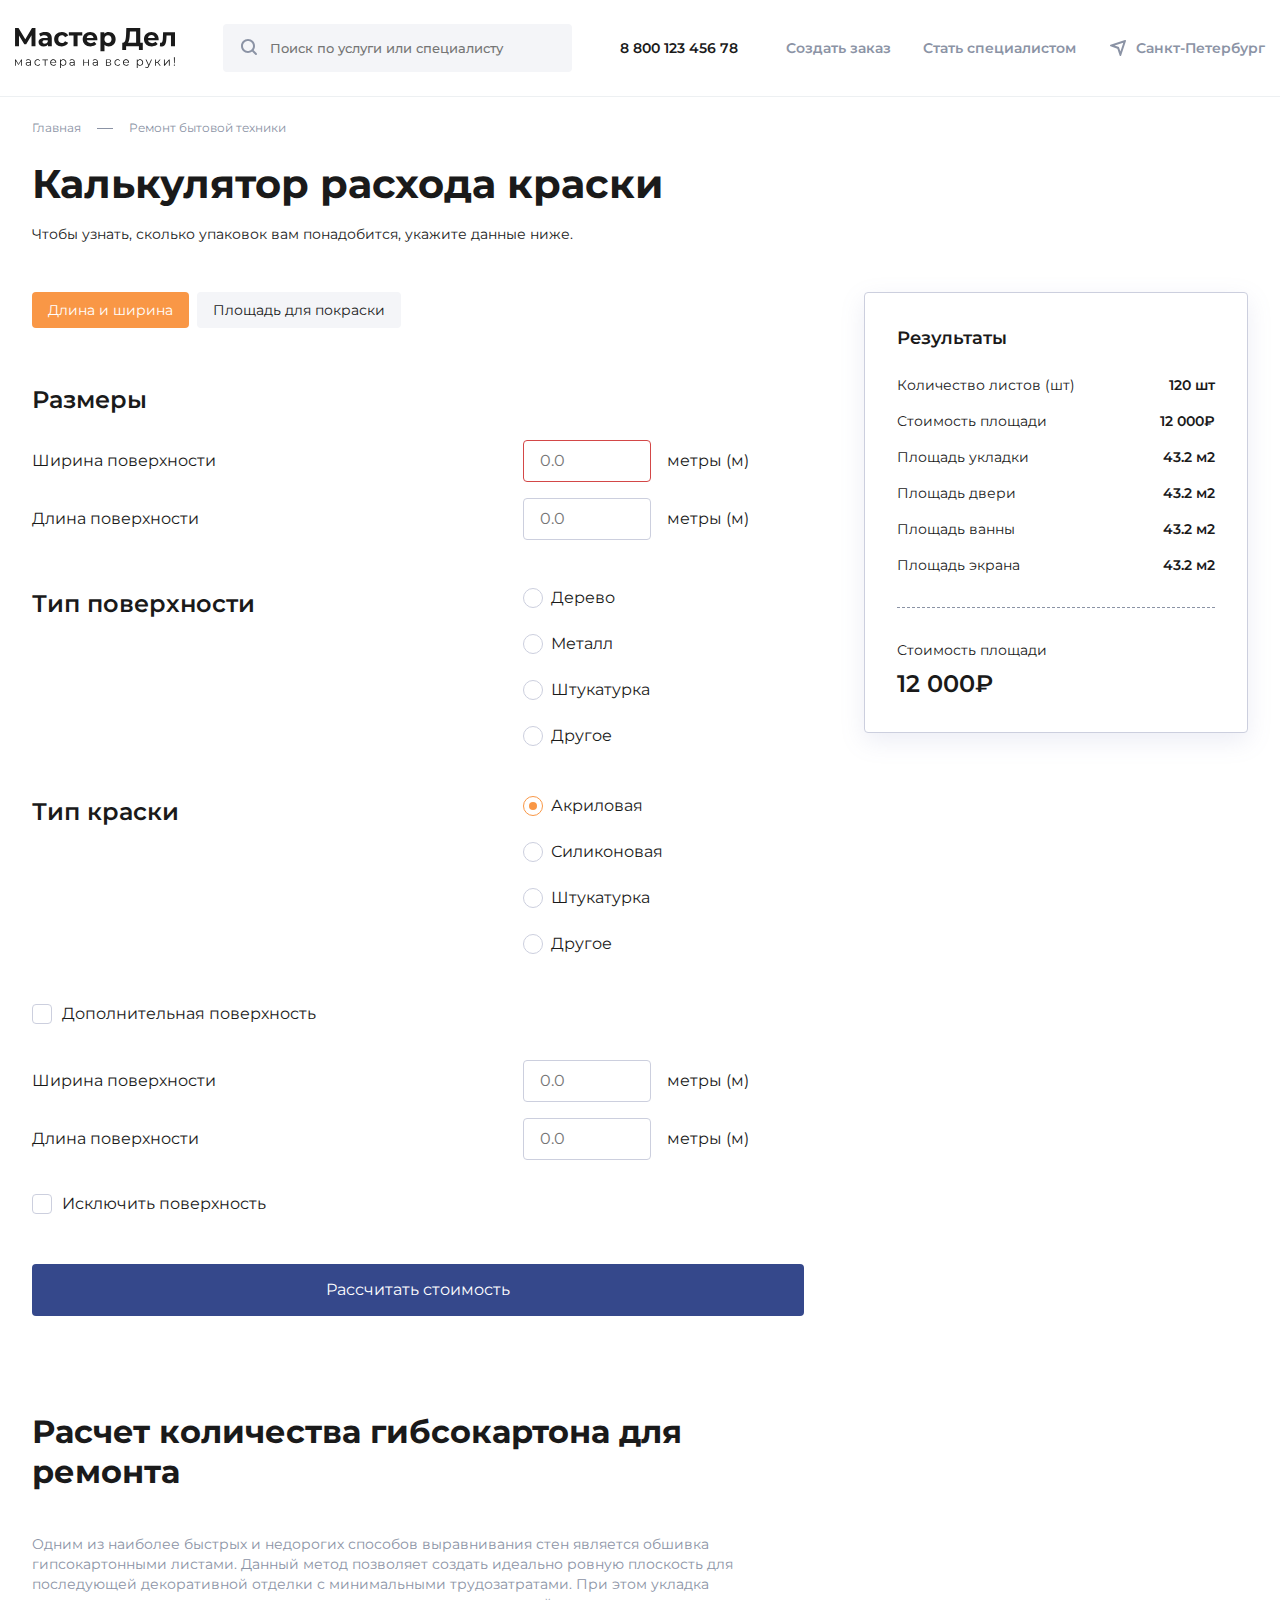
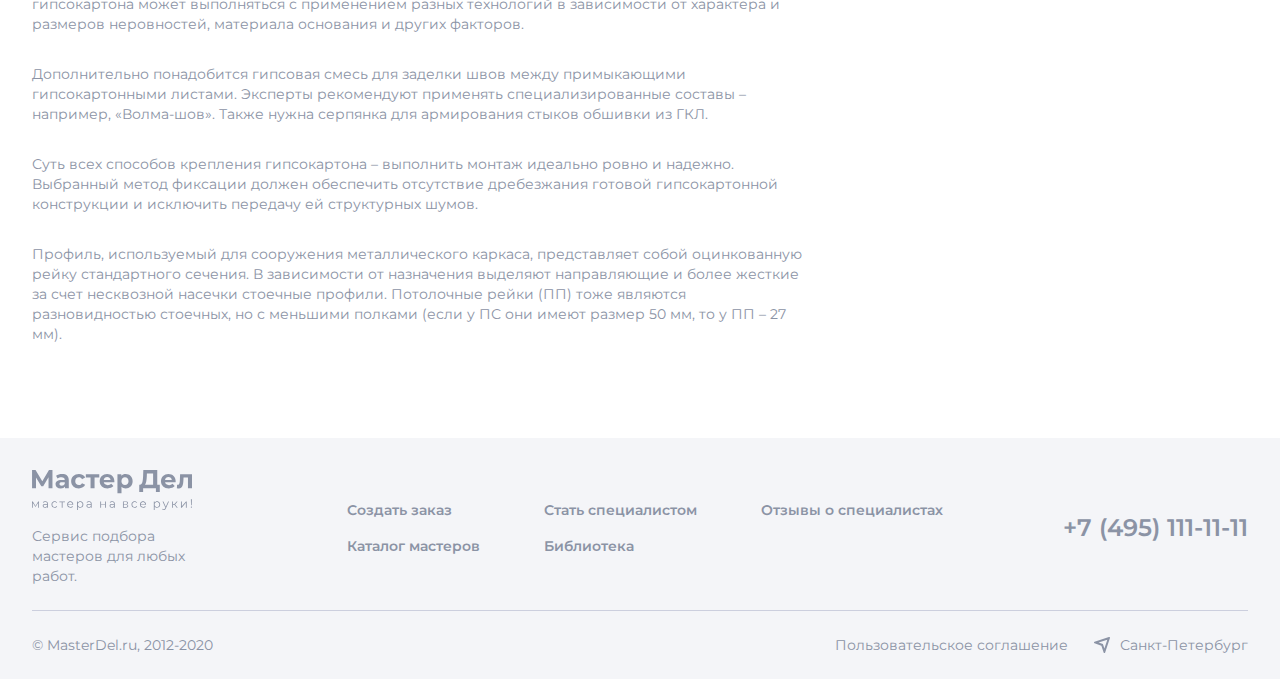
==== commit f1e868e7: "Add files via upload" ====
--- a/calculator-kraska.html
+++ b/calculator-kraska.html
@@ -5,7 +5,7 @@
 	<title>Calculator-Kraska</title>
 	<meta charset="UTF-8">
 	<meta name="format-detection" content="telephone=no">
-	<link rel="stylesheet" href="css/style.min.css?_v=20240131002830">
+	<link rel="stylesheet" href="css/style.min.css?_v=20240131022512">
 	<meta name="viewport" content="width=device-width, initial-scale=1.0">
 </head>
 
@@ -87,17 +87,17 @@
 											Размеры
 										</h2>
 										<div class="tabs__form form-tabs">
+											<div class="form-tabs__line form-tabs__line_error">
+												<label for="input1" class="form-tabs__label">Ширина поверхности</label>
+												<div class="form-tabs__wrapper">
+													<input id="input1" type="number" class="form-tabs__input input" placeholder="0.0">
+													<span class="form-tabs__measurement">метры (м)</span>
+												</div>
+											</div>
 											<div class="form-tabs__line">
-												<label class="form-tabs__label">Ширина поверхности</label>
+												<label for="input2" class="form-tabs__label">Длина поверхности</label>
 												<div class="form-tabs__wrapper">
-													<input type="text" class="form-tabs__input input" placeholder="0.0">
-													<span class="form-tabs__measurement">метры (м)</span>
-												</div>
-											</div>
-											<div class="form-tabs__line">
-												<label class="form-tabs__label">Длина поверхности</label>
-												<div class="form-tabs__wrapper">
-													<input type="text" class="form-tabs__input input" placeholder="0.0">
+													<input id="input2" type="number" class="form-tabs__input input" placeholder="0.0">
 													<span class="form-tabs__measurement">метры (м)</span>
 												</div>
 											</div>
@@ -163,16 +163,16 @@
 										</div>
 										<div class="tabs__form form-tabs form-tabs_with-chk">
 											<div class="form-tabs__line">
-												<label class="form-tabs__label">Ширина поверхности</label>
+												<label for="input3" class="form-tabs__label">Ширина поверхности</label>
 												<div class="form-tabs__wrapper">
-													<input type="text" class="form-tabs__input input" placeholder="0.0">
+													<input id="input3" type="number" class="form-tabs__input input" placeholder="0.0">
 													<span class="form-tabs__measurement">метры (м)</span>
 												</div>
 											</div>
 											<div class="form-tabs__line">
-												<label class="form-tabs__label">Длина поверхности</label>
+												<label for="input4" class="form-tabs__label">Длина поверхности</label>
 												<div class="form-tabs__wrapper">
-													<input type="text" class="form-tabs__input input" placeholder="0.0">
+													<input id="input4" type="number" class="form-tabs__input input" placeholder="0.0">
 													<span class="form-tabs__measurement">метры (м)</span>
 												</div>
 											</div>
@@ -182,13 +182,13 @@
 											<label for="c_2" class="checkbox__label"><span class="checkbox__text">Исключить поверхность</span></label>
 										</div>
 									</div>
-									<button class="form-tabs__button">Рассчитать стоимость</button>
 								</form>
 								<div class="tabs__body">
 									Содержимое второго таба 22
 								</div>
 							</div>
 						</div>
+						<button class="form-tabs__button">Рассчитать стоимость</button>
 						<div class="calculator__content">
 							<h2 class="calculator__subtitle subtitle">
 								Расчет количества гибсокартона для
@@ -229,7 +229,7 @@
 							</div>
 						</div>
 					</div>
-					<aside class="calculator__result result">
+					<aside data-da=".calculator__body, 767.98, 2" class="calculator__result result">
 						<h4 class="result__header">Результаты</h4>
 						<div class="result__items">
 							<div class="result__item">
@@ -324,7 +324,7 @@
 		</div>
 	</div>
 </div> -->
-	<script src="js/app.min.js?_v=20240131002830"></script>
+	<script src="js/app.min.js?_v=20240131022512"></script>
 </body>
 
 </html>--- a/css/style.min.css
+++ b/css/style.min.css
@@ -1 +1 @@
-@charset "UTF-8";@import url(https://fonts.googleapis.com/css?family=Montserrat:regular,500,600,700,900&display=swap);:root{--Neutral-grey-violet:#8b93a5;--Neutral-Violet:#cccfde;--Light-grey:#edf0f2;--Light:#fff;--Light-blue-grey:#f4f5f8;--Dark:#1a1a1a;--Orange:#f99746;--Dark-blue:#35488b;--Red:#d34747;--Neutral-Violet:#cccfde}*{padding:0;margin:0;border:0}*,:after,:before{-webkit-box-sizing:border-box;box-sizing:border-box}input::-webkit-inner-spin-button,input::-webkit-outer-spin-button{-webkit-appearance:none;margin:0}input[type=number]{-moz-appearance:textfield}body,html{height:100%;min-width:320px}body{color:var(--Neutral-grey-violet);line-height:1;font-family:Montserrat;font-size:.875rem;-ms-text-size-adjust:100%;-moz-text-size-adjust:100%;-webkit-text-size-adjust:100%;-webkit-font-smoothing:antialiased;-moz-osx-font-smoothing:grayscale}button,input,textarea{font-family:Montserrat;font-size:inherit}button{cursor:pointer;color:inherit;background-color:inherit}a{color:inherit;text-decoration:none}a:visited{text-decoration:none}a:hover{text-decoration:none}ul li{list-style:none}img{vertical-align:top}h1,h2,h3,h4,h5,h6{font-weight:inherit;font-size:inherit}.lock body{overflow:hidden;-ms-touch-action:none;touch-action:none;-ms-scroll-chaining:none;overscroll-behavior:none}.wrapper{min-height:100%;display:-webkit-box;display:-ms-flexbox;display:flex;-webkit-box-orient:vertical;-webkit-box-direction:normal;-ms-flex-direction:column;flex-direction:column;overflow:hidden}.wrapper>main{-webkit-box-flex:1;-ms-flex:1 1 auto;flex:1 1 auto}.wrapper>*{min-width:0}[class*=__container]{max-width:77.875rem;margin:0 auto;padding:0 .9375rem}[class*=__container_wide]{max-width:112.75rem}input[type=email],input[type=tel],input[type=text],textarea{-webkit-appearance:none;-moz-appearance:none;appearance:none}.input{display:block;width:100%;outline:0;font-size:1rem;line-height:1.25;border-radius:.25rem;border:.0625rem solid var(--Neutral-Violet);color:var(--Neutral-grey-violet);padding:1rem;font-family:inherit}.input_error{border:.0625rem solid var(--Red);color:var(--Red)}textarea.input{resize:none;padding:0 0}.checkbox{position:relative}.checkbox__input{position:absolute;width:0;height:0;opacity:0}.checkbox__input:checked+.checkbox__label:before{border:.0625rem solid var(--Orange)}.checkbox__input:checked+.checkbox__label:after{-webkit-transform:scale(1);-ms-transform:scale(1);transform:scale(1)}.checkbox__label{cursor:pointer;display:-webkit-inline-box;display:-ms-inline-flexbox;display:inline-flex;-webkit-box-align:center;-ms-flex-align:center;align-items:center;position:relative;gap:.625rem}.checkbox__label:before{content:"";-ms-flex-item-align:start;align-self:flex-start;-webkit-box-flex:0;-ms-flex:0 0 1.25rem;flex:0 0 1.25rem;width:1.25rem;border-radius:.25rem;height:1.25rem;-webkit-transition:border .5s ease 0s;transition:border .5s ease 0s;border:.0625rem solid var(--Neutral-Violet)}.checkbox__label::after{content:"";position:absolute;top:.3125rem;left:.25rem;width:.75rem;height:.625rem;background:url(../img/icons/check.svg) center center no-repeat;-webkit-transition:-webkit-transform .5s ease 0s;transition:-webkit-transform .5s ease 0s;transition:transform .5s ease 0s;transition:transform .5s ease 0s,-webkit-transform .5s ease 0s;-webkit-transform:scale(0);-ms-transform:scale(0);transform:scale(0)}.checkbox__text{color:var(--Dark);font-size:1rem;line-height:1.25}.options{display:-webkit-box;display:-ms-flexbox;display:flex;-webkit-box-orient:vertical;-webkit-box-direction:normal;-ms-flex-direction:column;flex-direction:column;-webkit-box-align:start;-ms-flex-align:start;align-items:flex-start;gap:1.5rem}.options__item{position:relative;cursor:pointer}.options__input{width:0;height:0;opacity:0;position:absolute}.options__input:focus+.options__label:before{-webkit-box-shadow:0 0 5px #000;box-shadow:0 0 5px #000}.options__input:checked+.options__label:before{border:.0625rem solid var(--Orange)}.options__input:checked+.options__label:after{-webkit-transform:scale(1);-ms-transform:scale(1);transform:scale(1)}.options__label{display:-webkit-inline-box;display:-ms-inline-flexbox;display:inline-flex;-webkit-box-align:center;-ms-flex-align:center;align-items:center;cursor:pointer;gap:.5rem}.options__label:before{-webkit-transition:border .5s ease 0s;transition:border .5s ease 0s;content:"";-ms-flex-item-align:start;align-self:flex-start;width:1.25rem;height:1.25rem;-webkit-box-flex:0;-ms-flex:0 0 1.25rem;flex:0 0 1.25rem;border-radius:50%;border:.0625rem solid var(--Neutral-Violet)}.options__label:after{content:"";-webkit-transition:all .3s ease 0s;transition:all .3s ease 0s;-webkit-transform:scale(0);-ms-transform:scale(0);transform:scale(0);width:.5rem;height:.5rem;border-radius:50%;background-color:var(--Orange);position:absolute;left:.375rem;top:.375rem}.options__text{color:var(--Dark);font-size:1rem}.select{position:relative;width:384px}.select__body{position:relative}.select__title{color:var(--Orange);font-size:1rem;line-height:1.25;border-radius:.25rem;border:.0625rem solid var(--Neutral-Violet);font-family:inherit;text-align:left;cursor:pointer;width:100%}.select__value{display:-webkit-box;display:-ms-flexbox;display:flex;-webkit-box-align:center;-ms-flex-align:center;align-items:center;height:2.5rem;padding:0 1rem;gap:.625rem}.select__value>*{-webkit-box-flex:1;-ms-flex:1 1 auto;flex:1 1 auto}.select__value:after{content:"";background:url(../img/icons/arrow-down.svg) center center no-repeat;width:1rem;height:1rem;-webkit-transition:-webkit-transform .5s ease 0s;transition:-webkit-transform .5s ease 0s;transition:transform .5s ease 0s;transition:transform .5s ease 0s,-webkit-transform .5s ease 0s}._select-open .select__value:after{-webkit-transform:rotate(-180deg);-ms-transform:rotate(-180deg);transform:rotate(-180deg)}.select__text{-webkit-box-flex:1;-ms-flex:1 1 auto;flex:1 1 auto}.select__input{width:100%;background-color:transparent;height:100%}.select__options{color:#000;position:absolute;top:42px;border-radius:.25rem;min-width:100%;left:0;border:.0625rem solid var(--Neutral-Violet);color:var(--Neutral-grey-violet);background-color:#fff;border:1px solid #d9d9d9;padding:10px 0 5px 0}.select__scroll{overflow-y:auto;overflow-x:hidden;max-height:200px}.select__option{color:var(--Dark);font-size:1rem;line-height:1.25;width:100%;text-align:left;cursor:pointer;padding:5px 15px;color:inherit}.select__option._select-selected{background-color:var(--Orange)}.select__row{display:-webkit-inline-box;display:-ms-inline-flexbox;display:inline-flex;-webkit-box-align:center;-ms-flex-align:center;align-items:center}.select._select-open{z-index:5}._select-tag{cursor:pointer}.tabs{display:-ms-grid;display:grid;gap:3rem}.tabs:not(:last-child){margin-bottom:3rem}.tabs__navigation{display:-webkit-box;display:-ms-flexbox;display:flex;gap:.5rem;-ms-flex-wrap:nowrap;flex-wrap:nowrap;overflow:auto;padding-bottom:.5rem}.tabs__title{-ms-flex-negative:0;flex-shrink:0;border-radius:.25rem;padding:.5rem 1rem;background:var(--Light-blue-grey);color:var(--Dark);line-height:1.4285714286;-webkit-transition:all .5s ease 0s;transition:all .5s ease 0s}.tabs__title._tab-active{background:var(--Orange);color:var(--Light)}.tabs__add{display:-webkit-box;display:-ms-flexbox;display:flex;gap:.5rem;-webkit-box-align:center;-ms-flex-align:center;align-items:center;border-radius:.25rem;padding:.5rem 1rem;background:var(--Light-blue-grey);color:var(--Dark);line-height:1.4285714286;-webkit-transition:all .5s ease 0s;transition:all .5s ease 0s}.tabs__subtitle:not(:last-child){margin-bottom:1.5rem}.form-tabs{display:-ms-grid;display:grid}.form-tabs_with-chk{padding:2.125rem 0}.form-tabs__line{display:-webkit-box;display:-ms-flexbox;display:flex;-webkit-box-pack:justify;-ms-flex-pack:justify;justify-content:space-between;-webkit-box-align:center;-ms-flex-align:center;align-items:center;gap:.9375rem}.form-tabs__line:not(:last-child){margin-bottom:1rem}.form-tabs__label{color:var(--Dark);font-size:1rem;line-height:1.25;cursor:pointer}.form-tabs__input{padding:.625rem 1rem}.form-tabs__line_error .form-tabs__input{color:var(--Red)}.form-tabs__wrapper{-webkit-box-align:center;-ms-flex-align:center;align-items:center}.form-tabs__measurement{color:var(--Dark);font-size:1rem;line-height:1.25}.form-tabs__button{width:100%;display:block;border-radius:.25rem;background:var(--Dark-blue);color:var(--Light);font-size:1rem;line-height:1.25;padding:1rem;-webkit-transition:background-color .5s ease 0s;transition:background-color .5s ease 0s}.form-tabs__button:not(:last-child){margin-bottom:6rem}.tabs__item:not(:last-child){margin-bottom:3rem}.tabs__options{display:-webkit-box;display:-ms-flexbox;display:flex;-webkit-box-pack:justify;-ms-flex-pack:justify;justify-content:space-between}.tabs__inner{padding:1.5rem 0;border-top:.0625rem solid var(--Neutral-Violet);border-bottom:.0625rem solid var(--Neutral-Violet)}.tabs__inner:not(:last-child){margin-bottom:1.5rem}.tabs__header{display:-webkit-box;display:-ms-flexbox;display:flex;-webkit-box-pack:justify;-ms-flex-pack:justify;justify-content:space-between;-webkit-box-align:center;-ms-flex-align:center;align-items:center}.tabs__header:not(:last-child){margin-bottom:1.5rem}.tabs__topic{color:var(--Dark,#1a1a1a);font-size:1rem;font-weight:600;line-height:1.5}.tabs__close svg path{-webkit-transition:all .5s ease 0s;transition:all .5s ease 0s}[class*=-ibg]{position:relative}[class*=-ibg] img{position:absolute;width:100%;height:100%;top:0;left:0;-o-object-fit:cover;object-fit:cover}[class*=-ibg_contain] img{-o-object-fit:contain;object-fit:contain}.title{color:var(--Dark);font-size:2.5rem;font-weight:700;line-height:1.2}.subtitle{color:var(--Dark);font-size:1.5rem;font-weight:600;line-height:1.3333333333}.callback{color:var(--Dark);font-weight:600;line-height:1.4285714286;-webkit-transition:color .5s ease 0s;transition:color .5s ease 0s}.search__input{border-radius:.25rem;background-color:inherit;outline:0;width:100%;font-family:Montserrat;font-weight:500;font-size:.8125rem;padding:1rem 0}.search__button{-webkit-transform:translateY(1px);-ms-transform:translateY(1px);transform:translateY(1px)}.search__button svg path{-webkit-transition:all .5s ease 0s;transition:all .5s ease 0s}.mobile-header{display:none}.mobile-header__link{color:var(--Neutral-grey-violet);font-size:.75rem;font-weight:600;line-height:1.3333333333;-webkit-transition:color .5s ease 0s;transition:color .5s ease 0s}.page{padding-top:7.5rem;padding-bottom:5.875rem}.breadcrumbs{overflow:auto}.breadcrumbs__list{display:-webkit-box;display:-ms-flexbox;display:flex;-webkit-box-align:center;-ms-flex-align:center;align-items:center;-ms-flex-wrap:nowrap;flex-wrap:nowrap;overflow:auto;gap:1rem}.breadcrumbs__list li{white-space:nowrap;font-size:.75rem;line-height:1.3333333333;display:-webkit-box;display:-ms-flexbox;display:flex;-ms-flex-wrap:nowrap;flex-wrap:nowrap;gap:1rem;-webkit-box-align:center;-ms-flex-align:center;align-items:center}.breadcrumbs__list li:not(:last-child)::after{content:"";width:1rem;height:.0625rem;background:var(--Neutral-grey-violet)}.breadcrumbs__link{font-size:.75rem;line-height:1.3333333333;-webkit-transition:color .5s ease 0s;transition:color .5s ease 0s}.header-block{display:-ms-grid;display:grid;gap:1rem}.header-block__descr{color:var(--Dark);line-height:1.4285714286}.top-block{padding-bottom:3rem}.top-block__container{display:-ms-grid;display:grid;gap:1.5rem}.navigation-block__items ul{-webkit-column-gap:2rem;-moz-column-gap:2rem;column-gap:2rem;display:-ms-grid;display:grid;grid-template-columns:repeat(auto-fit,minmax(144px,1fr))}.navigation-block__link{display:-ms-grid;display:grid;gap:1rem;color:var(--Dark);text-align:center;-webkit-box-pack:center;-ms-flex-pack:center;justify-content:center;font-weight:600;line-height:1.4285714286}.navigation-block__link span{-webkit-transition:color .5s ease 0s;transition:color .5s ease 0s}.navigation-block__image{overflow:hidden;border-radius:.25rem}.navigation-block__image img{-webkit-transition:-webkit-transform .5s ease 0s;transition:-webkit-transform .5s ease 0s;transition:transform .5s ease 0s;transition:transform .5s ease 0s,-webkit-transform .5s ease 0s;overflow:hidden;border-radius:.25rem;max-width:100%;-o-object-fit:cover;object-fit:cover;-o-object-position:center;object-position:center;height:11rem;width:11rem}.calculator__container{display:-ms-grid;display:grid;-webkit-box-align:start;-ms-flex-align:start;align-items:start;gap:3.75rem;-ms-grid-columns:1fr 24rem;grid-template-columns:1fr 24rem}.calculator__body{display:-ms-grid;display:grid}.calculator__subtitle{color:var(--Dark);font-size:2rem;font-weight:700;line-height:1.25}.calculator__subtitle:not(:last-child){margin-bottom:2.625rem}.calculator__info p{line-height:1.4285714286}.calculator__info p:not(:last-child){margin-bottom:1.875rem}.result{border-radius:.25rem;padding:2rem;border:.0625rem solid var(--Neutral-Violet);background:var(--Light);-webkit-box-shadow:0 8px 24px 0 rgba(129,135,189,.15);box-shadow:0 8px 24px 0 rgba(129,135,189,.15)}.result__header{color:var(--Dark);font-size:1.125rem;font-weight:600;line-height:1.4444444444}.result__header:not(:last-child){margin-bottom:1.5rem}.result__items{display:-ms-grid;display:grid;gap:1rem;padding-bottom:2rem;border-bottom:1px dashed #8b93a5}.result__items:not(:last-child){margin-bottom:2rem}.result__bottom{display:-ms-grid;display:grid;gap:.5rem}.result__label{color:var(--Dark);line-height:1.4285714286}.result__total-price{color:var(--Dark);font-size:1.5rem;font-weight:600;line-height:1.3333333333}.result__item{display:-webkit-box;display:-ms-flexbox;display:flex;-webkit-box-pack:justify;-ms-flex-pack:justify;justify-content:space-between;gap:1.25rem}.result__value{color:var(--Dark);text-align:right;font-weight:600;line-height:1.4285714286}.header{position:fixed;top:0;left:0;width:100%;z-index:20;background-color:var(--Light)}.header__container{display:-webkit-box;display:-ms-flexbox;display:flex;gap:3rem;padding-top:1.5rem;padding-bottom:1.5rem;-webkit-box-align:center;-ms-flex-align:center;align-items:center;-webkit-box-pack:justify;-ms-flex-pack:justify;justify-content:space-between}.header__actions{position:relative;z-index:20;display:-webkit-box;display:-ms-flexbox;display:flex;-webkit-box-align:center;-ms-flex-align:center;align-items:center;gap:3rem}.header__logo{position:relative;z-index:20}.header__logo img{width:10rem;height:2.5rem;-o-object-fit:cover;object-fit:cover;-o-object-position:center;object-position:center;max-width:100%}.menu__link{font-weight:600;line-height:1.4285714286;-webkit-transition:color .5s ease 0s;transition:color .5s ease 0s}.menu__link_address{display:-webkit-box;display:-ms-flexbox;display:flex;-webkit-box-align:center;-ms-flex-align:center;align-items:center;gap:.5rem}.icon-menu{display:none}.footer{background:var(--Light-blue-grey);padding-top:2rem}.footer__top:not(:last-child){margin-bottom:1.5rem}.top-footer{display:-webkit-box;display:-ms-flexbox;display:flex;-webkit-box-pack:justify;-ms-flex-pack:justify;justify-content:space-between;-webkit-box-align:center;-ms-flex-align:center;align-items:center;gap:1.875rem}.top-footer__logo{display:inline-block}.top-footer__logo:not(:last-child){margin-bottom:1rem}.top-footer__logo img{width:10rem;height:2.5rem;-o-object-fit:cover;object-fit:cover;-o-object-position:center;object-position:center;max-width:100%}.top-footer__descr{color:var(--Neutral-grey-violet);line-height:1.4285714286}.top-footer__list{display:-ms-grid;display:grid;-ms-grid-columns:(auto)[3];grid-template-columns:repeat(3,auto);-webkit-column-gap:4rem;-moz-column-gap:4rem;column-gap:4rem;row-gap:1rem}.top-footer__link{line-height:1.4285714286;-webkit-transition:color .5s ease 0s;transition:color .5s ease 0s}.top-footer__callback{color:var(--Neutral-grey-violet);font-size:1.5rem;font-weight:600;line-height:1.3333333333;-webkit-transition:color .5s ease 0s;transition:color .5s ease 0s;-ms-flex-negative:0;flex-shrink:0}.bottom-footer{border-top:.0625rem solid var(--Neutral-Violet);padding:1.5rem 0;display:-webkit-box;display:-ms-flexbox;display:flex;-webkit-box-pack:justify;-ms-flex-pack:justify;justify-content:space-between;-webkit-box-align:center;-ms-flex-align:center;align-items:center;gap:1.25rem}.bottom-footer__copyright{color:var(--Neutral-grey-violet);line-height:1.4285714286}.bottom-footer__list{display:-webkit-box;display:-ms-flexbox;display:flex;gap:1.5rem}.bottom-footer__link{color:var(--Neutral-grey-violet);line-height:1.4285714286;-webkit-transition:color .5s ease 0s;transition:color .5s ease 0s}.bottom-footer__link_address{display:-webkit-box;display:-ms-flexbox;display:flex;gap:.5rem;-webkit-box-align:center;-ms-flex-align:center;align-items:center}@media (min-width:47.99875em){.search{gap:.5rem;display:-webkit-box;display:-ms-flexbox;display:flex;-webkit-box-align:center;-ms-flex-align:center;align-items:center;padding-right:1rem;padding-left:.8125rem;-webkit-box-flex:1;-ms-flex-positive:1;flex-grow:1;background-color:var(--Light-blue-grey);border-radius:.25rem}.search__button{padding:0 .1875rem}.header{border-bottom:.0625rem solid var(--Light-grey)}.menu__list{display:-webkit-box;display:-ms-flexbox;display:flex;gap:2rem}.top-footer__column{max-width:12.125rem}.top-footer__link{font-weight:600}}@media (min-width:61.99875em){.form-tabs__line_error .form-tabs__input{border:.0625rem solid var(--Red)}.form-tabs__input{max-width:8rem}.form-tabs__wrapper{display:-ms-grid;display:grid;-ms-grid-columns:128px 1fr;grid-template-columns:128px 1fr;min-width:17.5625rem;gap:1rem}}@media (max-width:77.875em){.navigation-block__items ul{-webkit-column-gap:1rem;-moz-column-gap:1rem;column-gap:1rem;row-gap:2rem}.header__container{gap:1.25rem}.header__actions{gap:1.25rem}.menu__list{gap:1.25rem}}@media (max-width:70.625em){.page{padding-top:11rem}.header__container{-ms-flex-wrap:wrap;flex-wrap:wrap}.header__search{-webkit-box-flex:1;-ms-flex:1 1 100%;flex:1 1 100%;-webkit-box-ordinal-group:4;-ms-flex-order:3;order:3}}@media (max-width:69.4375em){.top-footer__list{display:-webkit-box;display:-ms-flexbox;display:flex;-ms-flex-wrap:wrap;flex-wrap:wrap;-webkit-column-gap:1.875rem;-moz-column-gap:1.875rem;column-gap:1.875rem}}@media (max-width:67.1875em){.calculator__container{-ms-grid-columns:1fr 20rem;grid-template-columns:1fr 20rem;gap:1.875rem}}@media (max-width:61.99875em){.tabs{gap:2rem}.form-tabs__line{-webkit-box-orient:vertical;-webkit-box-direction:normal;-ms-flex-direction:column;flex-direction:column;-webkit-box-align:start;-ms-flex-align:start;align-items:start;gap:.625rem}.form-tabs__label{font-size:.875rem}.form-tabs__input{border:none}.form-tabs__wrapper{display:-webkit-box;display:-ms-flexbox;display:flex;-webkit-box-pack:justify;-ms-flex-pack:justify;justify-content:space-between;-webkit-box-flex:1;-ms-flex:1 1 100%;flex:1 1 100%;width:100%;position:relative;border:.0625rem solid var(--Neutral-Violet);border-radius:.25rem}.form-tabs__line_error .form-tabs__wrapper{border:.0625rem solid var(--Red)}.form-tabs__measurement{-ms-flex-negative:0;flex-shrink:0;padding-right:1rem}.form-tabs__button:not(:last-child){margin-bottom:3rem}.title{font-size:2.1875rem;font-weight:600}.calculator__subtitle{font-size:1.5625rem}.result{padding:1.25rem}}@media (max-width:50.5em){.menu__link span{display:none}}@media (max-width:47.99875em){.input{font-size:.875rem}.tabs:not(:last-child){margin-bottom:2rem}.form-tabs__measurement{font-size:.875rem}.form-tabs__button{-webkit-box-ordinal-group:4;-ms-flex-order:3;order:3}.form-tabs__button:not(:last-child){margin-bottom:2rem}.form-tabs__button{font-size:.875rem}.title{font-size:1.875rem}.search__input{display:none}.mobile-header{display:block;padding:1rem 0;border-bottom:.0625rem solid var(--Light-grey);border-top:.0625rem solid var(--Light-grey)}.mobile-header__list{display:-webkit-box;display:-ms-flexbox;display:flex;gap:1rem}.page{padding-top:10rem;padding-bottom:3rem}.breadcrumbs{display:none}.top-block{padding-bottom:2rem}.navigation-block__image img{max-height:9rem}.calculator__container{-ms-grid-columns:none;grid-template-columns:none}.calculator__result{-webkit-box-ordinal-group:3;-ms-flex-order:2;order:2}.calculator__result:not(:last-child){margin-bottom:2rem}.calculator__content{-webkit-box-ordinal-group:4;-ms-flex-order:3;order:3}.calculator__subtitle:not(:last-child){margin-bottom:1.5rem}.calculator__subtitle{font-size:1.125rem}.calculator__info p:not(:last-child){margin-bottom:1.25rem}.calculator__info p{font-size:.75rem}.header__container{-ms-flex-wrap:nowrap;flex-wrap:nowrap}.header__actions{-webkit-box-orient:horizontal;-webkit-box-direction:reverse;-ms-flex-direction:row-reverse;flex-direction:row-reverse;gap:1rem}.header__search{-webkit-box-flex:0;-ms-flex:0 1 auto;flex:0 1 auto}.header__callback{font-size:1.125rem}.menu__body{position:fixed;padding-top:7.5rem;padding-left:.9375rem;padding-right:.9375rem;top:0;left:-100%;width:100%;height:100%;overflow:auto;background-color:var(--Light);z-index:19;-webkit-transition:left .5s ease 0s;transition:left .5s ease 0s}.menu__body::before{content:"";position:fixed;top:0;left:0;width:100%;height:81px;background-color:var(--Light);z-index:21}.menu-open .menu__body{left:0}.menu__item:not(:last-child){margin-bottom:1rem}.icon-menu{-webkit-transition:background-color .5s ease 0s;transition:background-color .5s ease 0s;display:block;position:relative;width:1.25rem;height:.75rem;z-index:20}.icon-menu span,.icon-menu::after,.icon-menu::before{content:"";-webkit-transition:all .3s ease 0s;transition:all .3s ease 0s;right:0;position:absolute;width:100%;height:.125rem;background-color:#000;border-radius:.9375rem}.icon-menu::before{top:0}.icon-menu::after{bottom:0}.icon-menu span{top:calc(50% - .0625rem)}.menu-open .icon-menu span{width:0}.menu-open .icon-menu::before{top:calc(50% - .0625rem);-webkit-transform:rotate(-45deg);-ms-transform:rotate(-45deg);transform:rotate(-45deg)}.menu-open .icon-menu::after{bottom:calc(50% - .0625rem);-webkit-transform:rotate(45deg);-ms-transform:rotate(45deg);transform:rotate(45deg)}.footer__top:not(:last-child){margin-bottom:1.25rem}.top-footer{-webkit-box-orient:vertical;-webkit-box-direction:normal;-ms-flex-direction:column;flex-direction:column;-webkit-box-align:start;-ms-flex-align:start;align-items:flex-start;gap:1.25rem}.top-footer__menu{-webkit-box-ordinal-group:4;-ms-flex-order:3;order:3}.top-footer__list{-webkit-box-ordinal-group:4;-ms-flex-order:3;order:3}.top-footer__callback{-webkit-box-ordinal-group:3;-ms-flex-order:2;order:2}.bottom-footer__list{-webkit-box-ordinal-group:4;-ms-flex-order:3;order:3}}@media (max-width:47.99875em) and (any-hover:hover){.icon-menu:hover span,.icon-menu:hover::after,.icon-menu:hover::before{background-color:var(--Orange)}}@media (max-width:47.99875em) and (any-hover:none){.icon-menu{cursor:default}}@media (max-width:41.875em){.bottom-footer{-webkit-box-orient:vertical;-webkit-box-direction:reverse;-ms-flex-direction:column-reverse;flex-direction:column-reverse;-webkit-box-align:start;-ms-flex-align:start;align-items:flex-start}}@media (max-width:29.99875em){.title{font-size:1.5rem}.header-block__descr{font-size:.75rem}.navigation-block__link{text-align:left}.top-footer__list{-webkit-box-orient:vertical;-webkit-box-direction:normal;-ms-flex-direction:column;flex-direction:column}.bottom-footer__list{-webkit-box-orient:vertical;-webkit-box-direction:reverse;-ms-flex-direction:column-reverse;flex-direction:column-reverse}}@media (any-hover:hover){.tabs__title:hover{background:var(--Neutral-grey-violet);color:var(--Light)}.tabs__add:hover{color:var(--Light);background-color:var(--Orange)}.tabs__add:hover svg path{fill:currentColor}.form-tabs__button:hover{background-color:var(--Orange)}.tabs__close:hover svg path{fill:var(--Orange)}.callback:hover{color:var(--Orange)}.search__button:hover svg path{fill:var(--Orange)}.mobile-header__link:hover{color:var(--Orange)}.breadcrumbs__link:hover{color:var(--Orange)}.navigation-block__link:hover .navigation-block__image img{-webkit-transform:scale(1.1);-ms-transform:scale(1.1);transform:scale(1.1)}.navigation-block__link:hover span{color:var(--Orange)}.menu__link:hover{color:var(--Orange)}.menu__link:hover svg path{fill:currentColor}.top-footer__link:hover{color:var(--Orange)}.top-footer__callback:hover{color:var(--Orange)}.bottom-footer__link:hover{color:var(--Orange)}.bottom-footer__link:hover svg path{fill:currentColor}}+@charset "UTF-8";@import url(https://fonts.googleapis.com/css?family=Montserrat:regular,500,600,700,900&display=swap);:root{--Neutral-grey-violet:#8b93a5;--Neutral-Violet:#cccfde;--Light-grey:#edf0f2;--Light:#fff;--Light-blue-grey:#f4f5f8;--Dark:#1a1a1a;--Orange:#f99746;--Dark-blue:#35488b;--Red:#d34747;--Neutral-Violet:#cccfde}*{padding:0;margin:0;border:0}*,:after,:before{-webkit-box-sizing:border-box;box-sizing:border-box}input::-webkit-inner-spin-button,input::-webkit-outer-spin-button{-webkit-appearance:none;margin:0}input[type=number]{-moz-appearance:textfield}body,html{height:100%;min-width:320px}body{color:var(--Neutral-grey-violet);line-height:1;font-family:Montserrat;font-size:.875rem;-ms-text-size-adjust:100%;-moz-text-size-adjust:100%;-webkit-text-size-adjust:100%;-webkit-font-smoothing:antialiased;-moz-osx-font-smoothing:grayscale}button,input,textarea{font-family:Montserrat;font-size:inherit}button{cursor:pointer;color:inherit;background-color:inherit}a{color:inherit;text-decoration:none}a:visited{text-decoration:none}a:hover{text-decoration:none}ul li{list-style:none}img{vertical-align:top}h1,h2,h3,h4,h5,h6{font-weight:inherit;font-size:inherit}.lock body{overflow:hidden;-ms-touch-action:none;touch-action:none;-ms-scroll-chaining:none;overscroll-behavior:none}.wrapper{min-height:100%;display:-webkit-box;display:-ms-flexbox;display:flex;-webkit-box-orient:vertical;-webkit-box-direction:normal;-ms-flex-direction:column;flex-direction:column;overflow:hidden}.wrapper>main{-webkit-box-flex:1;-ms-flex:1 1 auto;flex:1 1 auto}.wrapper>*{min-width:0}[class*=__container]{max-width:77.875rem;margin:0 auto;padding:0 .9375rem}[class*=__container_wide]{max-width:112.75rem}input[type=email],input[type=tel],input[type=text],textarea{-webkit-appearance:none;-moz-appearance:none;appearance:none}.input{display:block;width:100%;outline:0;font-size:1rem;line-height:1.25;border-radius:.25rem;border:.0625rem solid var(--Neutral-Violet);color:var(--Neutral-grey-violet);padding:1rem;font-family:inherit}.input_error{border:.0625rem solid var(--Red);color:var(--Red)}textarea.input{resize:none;padding:0 0}.checkbox{position:relative}.checkbox__input{position:absolute;width:0;height:0;opacity:0}.checkbox__input:checked+.checkbox__label:before{border:.0625rem solid var(--Orange)}.checkbox__input:checked+.checkbox__label:after{-webkit-transform:scale(1);-ms-transform:scale(1);transform:scale(1)}.checkbox__label{cursor:pointer;display:-webkit-inline-box;display:-ms-inline-flexbox;display:inline-flex;-webkit-box-align:center;-ms-flex-align:center;align-items:center;position:relative;gap:.625rem}.checkbox__label:before{content:"";-ms-flex-item-align:start;align-self:flex-start;-webkit-box-flex:0;-ms-flex:0 0 1.25rem;flex:0 0 1.25rem;width:1.25rem;border-radius:.25rem;height:1.25rem;-webkit-transition:border .5s ease 0s;transition:border .5s ease 0s;border:.0625rem solid var(--Neutral-Violet)}.checkbox__label::after{content:"";position:absolute;top:.3125rem;left:.25rem;width:.75rem;height:.625rem;background:url(../img/icons/check.svg) center center no-repeat;-webkit-transition:-webkit-transform .5s ease 0s;transition:-webkit-transform .5s ease 0s;transition:transform .5s ease 0s;transition:transform .5s ease 0s,-webkit-transform .5s ease 0s;-webkit-transform:scale(0);-ms-transform:scale(0);transform:scale(0)}.checkbox__text{color:var(--Dark);font-size:1rem;line-height:1.25}.options{display:-webkit-box;display:-ms-flexbox;display:flex;-webkit-box-orient:vertical;-webkit-box-direction:normal;-ms-flex-direction:column;flex-direction:column;-webkit-box-align:start;-ms-flex-align:start;align-items:flex-start;gap:1.5rem}.options__item{position:relative;cursor:pointer}.options__input{width:0;height:0;opacity:0;position:absolute}.options__input:focus+.options__label:before{-webkit-box-shadow:0 0 5px #000;box-shadow:0 0 5px #000}.options__input:checked+.options__label:before{border:.0625rem solid var(--Orange)}.options__input:checked+.options__label:after{-webkit-transform:scale(1);-ms-transform:scale(1);transform:scale(1)}.options__label{display:-webkit-inline-box;display:-ms-inline-flexbox;display:inline-flex;-webkit-box-align:center;-ms-flex-align:center;align-items:center;cursor:pointer;gap:.5rem}.options__label:before{-webkit-transition:border .5s ease 0s;transition:border .5s ease 0s;content:"";-ms-flex-item-align:start;align-self:flex-start;width:1.25rem;height:1.25rem;-webkit-box-flex:0;-ms-flex:0 0 1.25rem;flex:0 0 1.25rem;border-radius:50%;border:.0625rem solid var(--Neutral-Violet)}.options__label:after{content:"";-webkit-transition:all .3s ease 0s;transition:all .3s ease 0s;width:.5rem;height:.5rem;border-radius:50%;background-color:var(--Orange);position:absolute;left:.375rem;top:6px;-webkit-transform:scale(0);-ms-transform:scale(0);transform:scale(0)}.options__text{color:var(--Dark);font-size:1rem}.select{position:relative}.select__body{position:relative}.select__title{color:var(--Orange);font-size:1rem;line-height:1.25;border-radius:.25rem;border:.0625rem solid var(--Neutral-Violet);font-family:inherit;text-align:left;cursor:pointer;width:100%}.select__value{display:-webkit-box;display:-ms-flexbox;display:flex;-webkit-box-align:center;-ms-flex-align:center;align-items:center;height:2.5rem;padding:0 1rem;gap:.625rem}.select__value>*{-webkit-box-flex:1;-ms-flex:1 1 auto;flex:1 1 auto}.select__value:after{content:"";aspect-ratio:1/1;mask:url(../img/icons/arrow-down.svg) center center/contain no-repeat;-webkit-mask:url(../img/icons/arrow-down.svg) center center/contain no-repeat;background:var(--Dark);width:1rem;height:1rem;-webkit-transition:all .5s ease 0s;transition:all .5s ease 0s}._select-open .select__value:after{-webkit-transform:rotate(-180deg);-ms-transform:rotate(-180deg);transform:rotate(-180deg);background:var(--Orange)}.select__text{-webkit-box-flex:1;-ms-flex:1 1 auto;flex:1 1 auto}.select__input{width:100%;background-color:transparent;height:100%}.select__options{color:#000;position:absolute;top:42px;border-radius:.25rem;min-width:100%;left:0;border:.0625rem solid var(--Neutral-Violet);color:var(--Neutral-grey-violet);background-color:#fff;border:.0625rem solid #d9d9d9;padding:.625rem 0 .625rem 0}.select__scroll{overflow-y:auto;overflow-x:hidden;max-height:200px}.select__option{color:var(--Dark);-webkit-transition:color .5s ease 0s;transition:color .5s ease 0s;font-size:1rem;line-height:1.25;width:100%;text-align:left;cursor:pointer;padding:5px 15px;color:inherit}.select__option._select-selected{background-color:var(--Orange)}.select__option:not(:last-child){margin-bottom:5px}.select__row{display:-webkit-inline-box;display:-ms-inline-flexbox;display:inline-flex;-webkit-box-align:center;-ms-flex-align:center;align-items:center}.select._select-open{z-index:5}._select-tag{cursor:pointer}.tabs{display:-ms-grid;display:grid;gap:3rem}.tabs:not(:last-child){margin-bottom:3rem}.tabs__navigation{display:-webkit-box;display:-ms-flexbox;display:flex;gap:.5rem;-ms-flex-wrap:nowrap;flex-wrap:nowrap;overflow:auto;padding-bottom:.5rem}.tabs__title{-ms-flex-negative:0;flex-shrink:0;border-radius:.25rem;padding:.5rem 1rem;background:var(--Light-blue-grey);color:var(--Dark);line-height:1.4285714286;-webkit-transition:all .5s ease 0s;transition:all .5s ease 0s}.tabs__title._tab-active{background:var(--Orange);color:var(--Light)}.tabs__add{display:-webkit-box;display:-ms-flexbox;display:flex;gap:.5rem;-webkit-box-align:center;-ms-flex-align:center;align-items:center;border-radius:.25rem;padding:.5rem 1rem;background:var(--Light-blue-grey);color:var(--Dark);line-height:1.4285714286;-webkit-transition:all .5s ease 0s;transition:all .5s ease 0s}.tabs__subtitle:not(:last-child){margin-bottom:1.5rem}.form-tabs{display:-ms-grid;display:grid}.form-tabs_with-chk{padding:2.125rem 0}.form-tabs__line{display:-webkit-box;display:-ms-flexbox;display:flex;-webkit-box-pack:justify;-ms-flex-pack:justify;justify-content:space-between;-webkit-box-align:center;-ms-flex-align:center;align-items:center;gap:.9375rem}.form-tabs__line:not(:last-child){margin-bottom:1rem}.form-tabs__label{color:var(--Dark);font-size:1rem;line-height:1.25;cursor:pointer}.form-tabs__input{padding:.625rem 1rem}.form-tabs__line_error .form-tabs__input{color:var(--Red)}.form-tabs__wrapper{-webkit-box-align:center;-ms-flex-align:center;align-items:center}.form-tabs__measurement{color:var(--Dark);font-size:1rem;line-height:1.25}.form-tabs__button{width:100%;display:block;border-radius:.25rem;background:var(--Dark-blue);color:var(--Light);font-size:1rem;line-height:1.25;padding:1rem;-webkit-transition:background-color .5s ease 0s;transition:background-color .5s ease 0s}.form-tabs__button:not(:last-child){margin-bottom:6rem}.tabs__item:not(:last-child){margin-bottom:3rem}.tabs__options{display:-webkit-box;display:-ms-flexbox;display:flex;-webkit-box-pack:justify;-ms-flex-pack:justify;justify-content:space-between}.tabs__inner{padding:1.5rem 0;border-top:.0625rem solid var(--Neutral-Violet);border-bottom:.0625rem solid var(--Neutral-Violet)}.tabs__inner:not(:last-child){margin-bottom:1.5rem}.tabs__header{display:-webkit-box;display:-ms-flexbox;display:flex;-webkit-box-pack:justify;-ms-flex-pack:justify;justify-content:space-between;-webkit-box-align:center;-ms-flex-align:center;align-items:center}.tabs__header:not(:last-child){margin-bottom:1.5rem}.tabs__topic{color:var(--Dark,#1a1a1a);font-size:1rem;font-weight:600;line-height:1.5}.tabs__close svg path{-webkit-transition:all .5s ease 0s;transition:all .5s ease 0s}[class*=-ibg]{position:relative}[class*=-ibg] img{position:absolute;width:100%;height:100%;top:0;left:0;-o-object-fit:cover;object-fit:cover}[class*=-ibg_contain] img{-o-object-fit:contain;object-fit:contain}.title{color:var(--Dark);font-size:2.5rem;font-weight:700;line-height:1.2}.subtitle{color:var(--Dark);font-size:1.5rem;font-weight:600;line-height:1.3333333333}.callback{color:var(--Dark);font-weight:600;line-height:1.4285714286;-webkit-transition:color .5s ease 0s;transition:color .5s ease 0s}.search__input{border-radius:.25rem;background-color:inherit;outline:0;width:100%;font-family:Montserrat;font-weight:500;font-size:.8125rem;padding:1rem 0}.search__button{-webkit-transform:translateY(1px);-ms-transform:translateY(1px);transform:translateY(1px)}.search__button svg path{-webkit-transition:all .5s ease 0s;transition:all .5s ease 0s}.mobile-header{display:none}.mobile-header__link{color:var(--Neutral-grey-violet);font-size:.75rem;font-weight:600;line-height:1.3333333333;-webkit-transition:color .5s ease 0s;transition:color .5s ease 0s}.page{padding-top:7.5rem;padding-bottom:5.875rem}.breadcrumbs{overflow:auto}.breadcrumbs__list{display:-webkit-box;display:-ms-flexbox;display:flex;-webkit-box-align:center;-ms-flex-align:center;align-items:center;-ms-flex-wrap:nowrap;flex-wrap:nowrap;overflow:auto;gap:1rem}.breadcrumbs__list li{white-space:nowrap;font-size:.75rem;line-height:1.3333333333;display:-webkit-box;display:-ms-flexbox;display:flex;-ms-flex-wrap:nowrap;flex-wrap:nowrap;gap:1rem;-webkit-box-align:center;-ms-flex-align:center;align-items:center}.breadcrumbs__list li:not(:last-child)::after{content:"";width:1rem;height:.0625rem;background:var(--Neutral-grey-violet)}.breadcrumbs__link{font-size:.75rem;line-height:1.3333333333;-webkit-transition:color .5s ease 0s;transition:color .5s ease 0s}.header-block{display:-ms-grid;display:grid;gap:1rem}.header-block__descr{color:var(--Dark);line-height:1.4285714286}.top-block{padding-bottom:3rem}.top-block__container{display:-ms-grid;display:grid;gap:1.5rem}.navigation-block__items ul{-webkit-column-gap:2rem;-moz-column-gap:2rem;column-gap:2rem;display:-ms-grid;display:grid;grid-template-columns:repeat(auto-fit,minmax(144px,1fr))}.navigation-block__link{display:-ms-grid;display:grid;gap:1rem;color:var(--Dark);text-align:center;-webkit-box-pack:center;-ms-flex-pack:center;justify-content:center;font-weight:600;line-height:1.4285714286}.navigation-block__link span{-webkit-transition:color .5s ease 0s;transition:color .5s ease 0s}.navigation-block__image{overflow:hidden;border-radius:.25rem}.navigation-block__image img{-webkit-transition:-webkit-transform .5s ease 0s;transition:-webkit-transform .5s ease 0s;transition:transform .5s ease 0s;transition:transform .5s ease 0s,-webkit-transform .5s ease 0s;overflow:hidden;border-radius:.25rem;max-width:100%;-o-object-fit:cover;object-fit:cover;-o-object-position:center;object-position:center;height:11rem;width:11rem}.calculator__container{display:-ms-grid;display:grid;-webkit-box-align:start;-ms-flex-align:start;align-items:start;gap:3.75rem;-ms-grid-columns:1fr 24rem;grid-template-columns:1fr 24rem}.calculator__body{display:-ms-grid;display:grid}.calculator__subtitle{color:var(--Dark);font-size:2rem;font-weight:700;line-height:1.25}.calculator__subtitle:not(:last-child){margin-bottom:2.625rem}.calculator__info p{line-height:1.4285714286}.calculator__info p:not(:last-child){margin-bottom:1.875rem}.result{border-radius:.25rem;background:var(--Light);padding:2rem}.result__header{color:var(--Dark);font-size:1.125rem;font-weight:600;line-height:1.4444444444}.result__header:not(:last-child){margin-bottom:1.5rem}.result__items{display:-ms-grid;display:grid;gap:1rem;padding-bottom:2rem;border-bottom:1px dashed #8b93a5}.result__items:not(:last-child){margin-bottom:2rem}.result__bottom{display:-ms-grid;display:grid;gap:.5rem}.result__label{color:var(--Dark);line-height:1.4285714286}.result__total-price{color:var(--Dark);font-size:1.5rem;font-weight:600;line-height:1.3333333333}.result__item{display:-webkit-box;display:-ms-flexbox;display:flex;-webkit-box-pack:justify;-ms-flex-pack:justify;justify-content:space-between;gap:1.25rem}.result__value{color:var(--Dark);text-align:right;font-weight:600;line-height:1.4285714286}.header{position:fixed;top:0;left:0;width:100%;z-index:20;background-color:var(--Light)}.header__container{display:-webkit-box;display:-ms-flexbox;display:flex;gap:3rem;padding-top:1.5rem;padding-bottom:1.5rem;-webkit-box-align:center;-ms-flex-align:center;align-items:center;-webkit-box-pack:justify;-ms-flex-pack:justify;justify-content:space-between}.header__actions{position:relative;z-index:20;display:-webkit-box;display:-ms-flexbox;display:flex;-webkit-box-align:center;-ms-flex-align:center;align-items:center;gap:3rem}.header__logo{position:relative;z-index:20}.header__logo img{width:10rem;height:2.5rem;-o-object-fit:cover;object-fit:cover;-o-object-position:center;object-position:center;max-width:100%}.menu__link{font-weight:600;line-height:1.4285714286;-webkit-transition:color .5s ease 0s;transition:color .5s ease 0s}.menu__link_address{display:-webkit-box;display:-ms-flexbox;display:flex;-webkit-box-align:center;-ms-flex-align:center;align-items:center;gap:.5rem}.icon-menu{display:none}.footer{background:var(--Light-blue-grey);padding-top:2rem}.footer__top:not(:last-child){margin-bottom:1.5rem}.top-footer{display:-webkit-box;display:-ms-flexbox;display:flex;-webkit-box-pack:justify;-ms-flex-pack:justify;justify-content:space-between;-webkit-box-align:center;-ms-flex-align:center;align-items:center;gap:1.875rem}.top-footer__logo{display:inline-block}.top-footer__logo:not(:last-child){margin-bottom:1rem}.top-footer__logo img{width:10rem;height:2.5rem;-o-object-fit:cover;object-fit:cover;-o-object-position:center;object-position:center;max-width:100%}.top-footer__descr{color:var(--Neutral-grey-violet);line-height:1.4285714286}.top-footer__list{display:-ms-grid;display:grid;-ms-grid-columns:(auto)[3];grid-template-columns:repeat(3,auto);-webkit-column-gap:4rem;-moz-column-gap:4rem;column-gap:4rem;row-gap:1rem}.top-footer__link{line-height:1.4285714286;-webkit-transition:color .5s ease 0s;transition:color .5s ease 0s}.top-footer__callback{color:var(--Neutral-grey-violet);font-size:1.5rem;font-weight:600;line-height:1.3333333333;-webkit-transition:color .5s ease 0s;transition:color .5s ease 0s;-ms-flex-negative:0;flex-shrink:0}.bottom-footer{border-top:.0625rem solid var(--Neutral-Violet);padding:1.5rem 0;display:-webkit-box;display:-ms-flexbox;display:flex;-webkit-box-pack:justify;-ms-flex-pack:justify;justify-content:space-between;-webkit-box-align:center;-ms-flex-align:center;align-items:center;gap:1.25rem}.bottom-footer__copyright{color:var(--Neutral-grey-violet);line-height:1.4285714286}.bottom-footer__list{display:-webkit-box;display:-ms-flexbox;display:flex;gap:1.5rem}.bottom-footer__link{color:var(--Neutral-grey-violet);line-height:1.4285714286;-webkit-transition:color .5s ease 0s;transition:color .5s ease 0s}.bottom-footer__link_address{display:-webkit-box;display:-ms-flexbox;display:flex;gap:.5rem;-webkit-box-align:center;-ms-flex-align:center;align-items:center}@media (min-width:29.99875em){.result{-webkit-box-shadow:0 8px 24px 0 rgba(129,135,189,.15);box-shadow:0 8px 24px 0 rgba(129,135,189,.15);border:.0625rem solid var(--Neutral-Violet)}}@media (min-width:47.99875em){.search{gap:.5rem;display:-webkit-box;display:-ms-flexbox;display:flex;-webkit-box-align:center;-ms-flex-align:center;align-items:center;padding-right:1rem;padding-left:.8125rem;-webkit-box-flex:1;-ms-flex-positive:1;flex-grow:1;background-color:var(--Light-blue-grey);border-radius:.25rem}.search__button{padding:0 .1875rem}.header{border-bottom:.0625rem solid var(--Light-grey)}.menu__list{display:-webkit-box;display:-ms-flexbox;display:flex;gap:2rem}.top-footer__column{max-width:12.125rem}.top-footer__link{font-weight:600}}@media (min-width:61.99875em){.options{min-width:17.5625rem}.select{width:354px}.form-tabs__line_error .form-tabs__input{border:.0625rem solid var(--Red)}.form-tabs__input{max-width:8rem}.form-tabs_wide .form-tabs__wrapper{min-width:22.125rem}.form-tabs__wrapper{display:-ms-grid;display:grid;-ms-grid-columns:128px 1fr;grid-template-columns:128px 1fr;min-width:17.5625rem;gap:1rem}.tabs__options{gap:1.25rem}}@media (max-width:77.875em){.navigation-block__items ul{-webkit-column-gap:1rem;-moz-column-gap:1rem;column-gap:1rem;row-gap:2rem}.header__container{gap:1.25rem}.header__actions{gap:1.25rem}.menu__list{gap:1.25rem}}@media (max-width:70.625em){.page{padding-top:11rem}.header__container{-ms-flex-wrap:wrap;flex-wrap:wrap}.header__search{-webkit-box-flex:1;-ms-flex:1 1 100%;flex:1 1 100%;-webkit-box-ordinal-group:4;-ms-flex-order:3;order:3}}@media (max-width:69.4375em){.top-footer__list{display:-webkit-box;display:-ms-flexbox;display:flex;-ms-flex-wrap:wrap;flex-wrap:wrap;-webkit-column-gap:1.875rem;-moz-column-gap:1.875rem;column-gap:1.875rem}}@media (max-width:67.1875em){.calculator__container{-ms-grid-columns:1fr 20rem;grid-template-columns:1fr 20rem;gap:1.875rem}}@media (max-width:61.99875em){.options{gap:1rem}.select{width:100%}.tabs{gap:2rem}.form-tabs__line{-webkit-box-orient:vertical;-webkit-box-direction:normal;-ms-flex-direction:column;flex-direction:column;-webkit-box-align:start;-ms-flex-align:start;align-items:start;gap:.625rem}.form-tabs__label{font-size:.875rem}.form-tabs__input{border:none}.form-tabs__wrapper{display:-webkit-box;display:-ms-flexbox;display:flex;-webkit-box-pack:justify;-ms-flex-pack:justify;justify-content:space-between;-webkit-box-flex:1;-ms-flex:1 1 100%;flex:1 1 100%;width:100%;position:relative;border:.0625rem solid var(--Neutral-Violet);border-radius:.25rem}.form-tabs__line_error .form-tabs__wrapper{border:.0625rem solid var(--Red)}.form-tabs__measurement{-ms-flex-negative:0;flex-shrink:0;padding-right:1rem}.form-tabs__button:not(:last-child){margin-bottom:3rem}.tabs__options{-webkit-box-orient:vertical;-webkit-box-direction:normal;-ms-flex-direction:column;flex-direction:column}.title{font-size:2.1875rem;font-weight:600}.calculator__subtitle{font-size:1.5625rem}.result{padding:1.25rem}}@media (max-width:50.5em){.menu__link span{display:none}}@media (max-width:47.99875em){.input{font-size:.875rem}.select__title{font-size:.875rem}.select__option{font-size:.875rem}.tabs:not(:last-child){margin-bottom:2rem}.form-tabs__measurement{font-size:.875rem}.form-tabs__button{-webkit-box-ordinal-group:4;-ms-flex-order:3;order:3}.form-tabs__button:not(:last-child){margin-bottom:2rem}.form-tabs__button{font-size:.875rem;padding:.625rem 1rem}.tabs__item:not(:last-child){margin-bottom:2rem}.title{font-size:1.875rem}.subtitle{font-size:1.125rem}.search__input{display:none}.mobile-header{display:block;padding:1rem 0;border-bottom:.0625rem solid var(--Light-grey);border-top:.0625rem solid var(--Light-grey)}.mobile-header__list{display:-webkit-box;display:-ms-flexbox;display:flex;gap:1rem}.page{padding-top:10rem;padding-bottom:3rem}.breadcrumbs{display:none}.top-block{padding-bottom:2rem}.navigation-block__image img{max-height:9rem}.calculator__container{-ms-grid-columns:none;grid-template-columns:none}.calculator__result{-webkit-box-ordinal-group:3;-ms-flex-order:2;order:2}.calculator__result:not(:last-child){margin-bottom:2rem}.calculator__content{-webkit-box-ordinal-group:4;-ms-flex-order:3;order:3}.calculator__subtitle:not(:last-child){margin-bottom:1.5rem}.calculator__subtitle{font-size:1.125rem}.calculator__info p:not(:last-child){margin-bottom:1.25rem}.calculator__info p{font-size:.75rem}.header__container{-ms-flex-wrap:nowrap;flex-wrap:nowrap}.header__actions{-webkit-box-orient:horizontal;-webkit-box-direction:reverse;-ms-flex-direction:row-reverse;flex-direction:row-reverse;gap:1rem}.header__search{-webkit-box-flex:0;-ms-flex:0 1 auto;flex:0 1 auto}.header__callback{font-size:1.125rem}.menu__body{position:fixed;padding-top:7.5rem;padding-left:.9375rem;padding-right:.9375rem;top:0;left:-100%;width:100%;height:100%;overflow:auto;background-color:var(--Light);z-index:19;-webkit-transition:left .5s ease 0s;transition:left .5s ease 0s}.menu__body::before{content:"";position:fixed;top:0;left:0;width:100%;height:81px;background-color:var(--Light);z-index:21}.menu-open .menu__body{left:0}.menu__item:not(:last-child){margin-bottom:1rem}.icon-menu{-webkit-transition:background-color .5s ease 0s;transition:background-color .5s ease 0s;display:block;position:relative;width:1.25rem;height:.75rem;z-index:20}.icon-menu span,.icon-menu::after,.icon-menu::before{content:"";-webkit-transition:all .3s ease 0s;transition:all .3s ease 0s;right:0;position:absolute;width:100%;height:.125rem;background-color:#000;border-radius:.9375rem}.icon-menu::before{top:0}.icon-menu::after{bottom:0}.icon-menu span{top:calc(50% - .0625rem)}.menu-open .icon-menu span{width:0}.menu-open .icon-menu::before{top:calc(50% - .0625rem);-webkit-transform:rotate(-45deg);-ms-transform:rotate(-45deg);transform:rotate(-45deg)}.menu-open .icon-menu::after{bottom:calc(50% - .0625rem);-webkit-transform:rotate(45deg);-ms-transform:rotate(45deg);transform:rotate(45deg)}.footer__top:not(:last-child){margin-bottom:1.25rem}.top-footer{-webkit-box-orient:vertical;-webkit-box-direction:normal;-ms-flex-direction:column;flex-direction:column;-webkit-box-align:start;-ms-flex-align:start;align-items:flex-start;gap:1.25rem}.top-footer__menu{-webkit-box-ordinal-group:4;-ms-flex-order:3;order:3}.top-footer__list{-webkit-box-ordinal-group:4;-ms-flex-order:3;order:3}.top-footer__callback{-webkit-box-ordinal-group:3;-ms-flex-order:2;order:2}.bottom-footer__list{-webkit-box-ordinal-group:4;-ms-flex-order:3;order:3}}@media (max-width:47.99875em) and (any-hover:hover){.icon-menu:hover span,.icon-menu:hover::after,.icon-menu:hover::before{background-color:var(--Orange)}}@media (max-width:47.99875em) and (any-hover:none){.icon-menu{cursor:default}}@media (max-width:41.875em){.bottom-footer{-webkit-box-orient:vertical;-webkit-box-direction:reverse;-ms-flex-direction:column-reverse;flex-direction:column-reverse;-webkit-box-align:start;-ms-flex-align:start;align-items:flex-start}}@media (max-width:29.99875em){.tabs__add{width:100%;-webkit-box-pack:center;-ms-flex-pack:center;justify-content:center;padding:.625rem 1rem}.tabs__inner{padding:1rem 0}.tabs__inner:not(:last-child){margin-bottom:1rem}.title{font-size:1.5rem}.header-block__descr{font-size:.75rem}.navigation-block__link{text-align:left}.result{padding:0}.top-footer__list{-webkit-box-orient:vertical;-webkit-box-direction:normal;-ms-flex-direction:column;flex-direction:column}.bottom-footer__list{-webkit-box-orient:vertical;-webkit-box-direction:reverse;-ms-flex-direction:column-reverse;flex-direction:column-reverse}}@media (any-hover:hover){.select__option:hover{color:var(--Orange)}.tabs__title:hover{background:var(--Neutral-grey-violet);color:var(--Light)}.tabs__add:hover{color:var(--Light);background-color:var(--Orange)}.tabs__add:hover svg path{fill:currentColor}.form-tabs__button:hover{background-color:var(--Orange)}.tabs__close:hover svg path{fill:var(--Orange)}.callback:hover{color:var(--Orange)}.search__button:hover svg path{fill:var(--Orange)}.mobile-header__link:hover{color:var(--Orange)}.breadcrumbs__link:hover{color:var(--Orange)}.navigation-block__link:hover .navigation-block__image img{-webkit-transform:scale(1.1);-ms-transform:scale(1.1);transform:scale(1.1)}.navigation-block__link:hover span{color:var(--Orange)}.menu__link:hover{color:var(--Orange)}.menu__link:hover svg path{fill:currentColor}.top-footer__link:hover{color:var(--Orange)}.top-footer__callback:hover{color:var(--Orange)}.bottom-footer__link:hover{color:var(--Orange)}.bottom-footer__link:hover svg path{fill:currentColor}}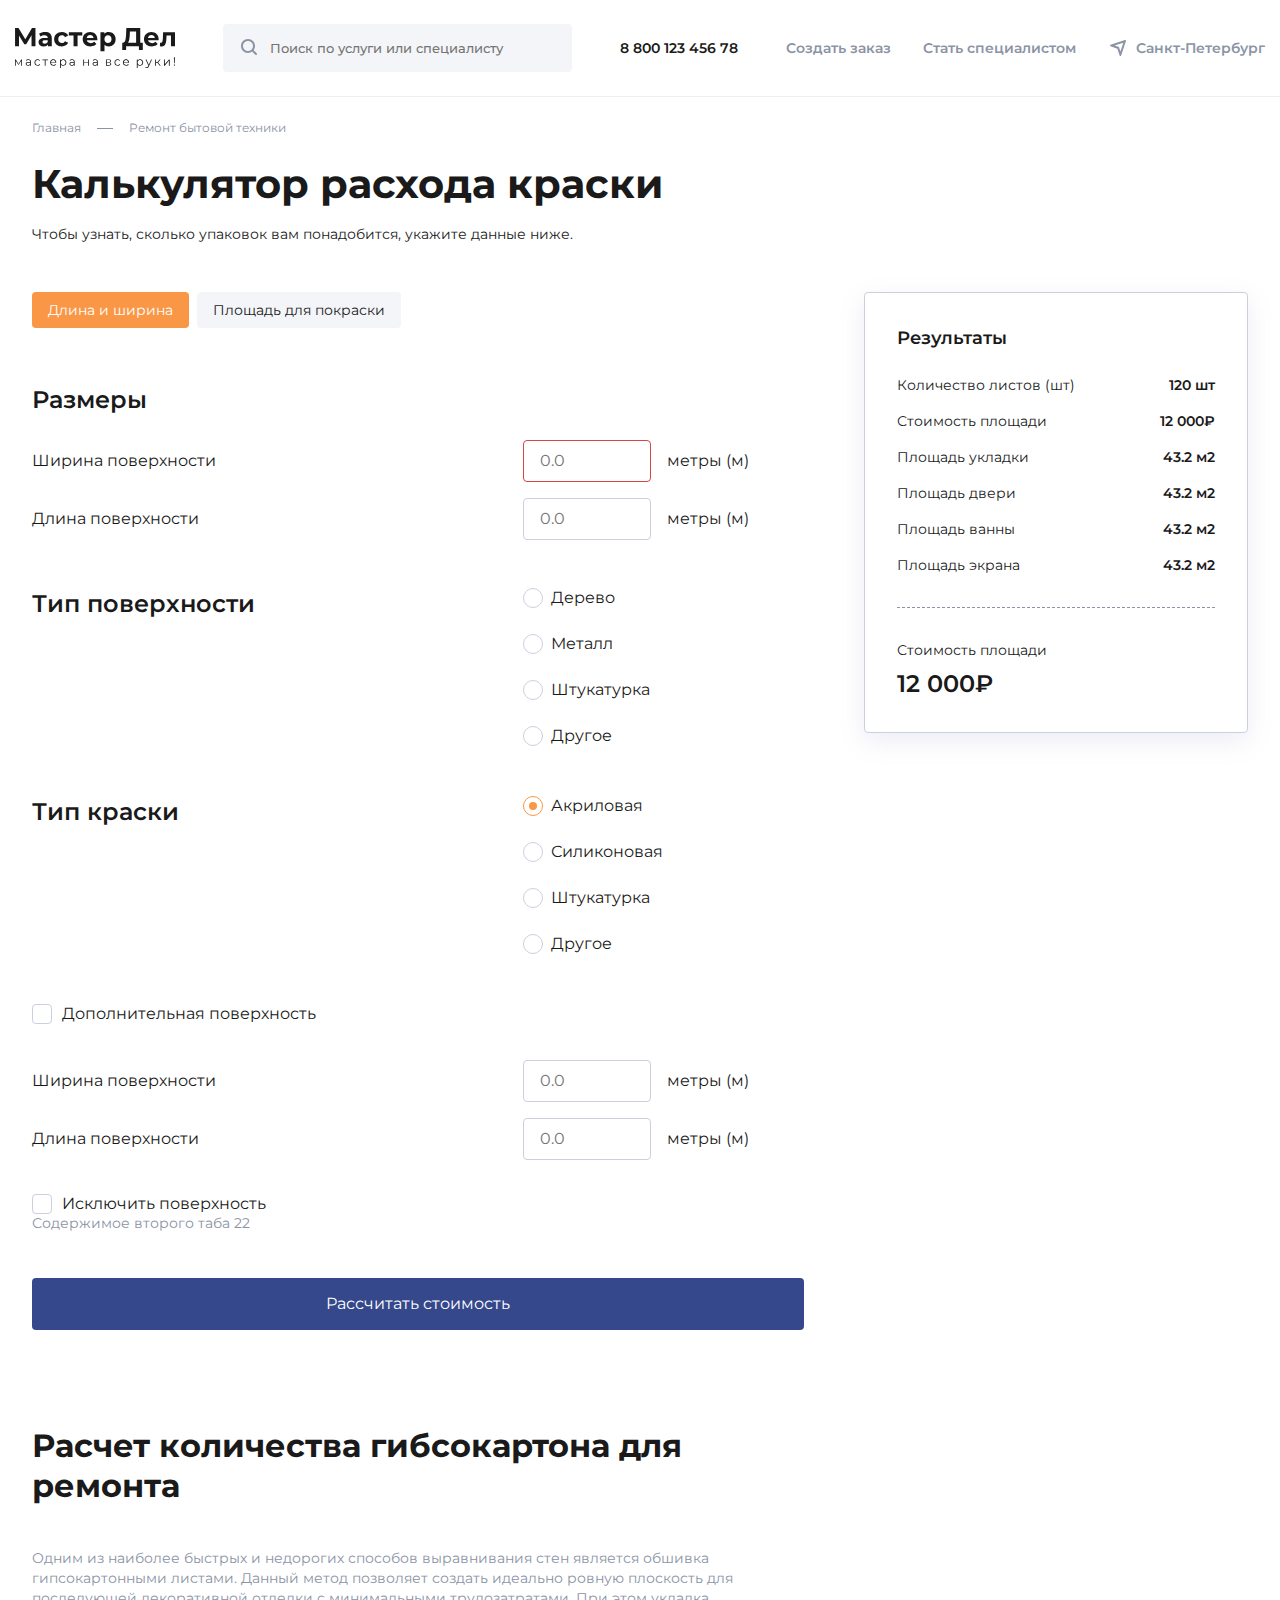
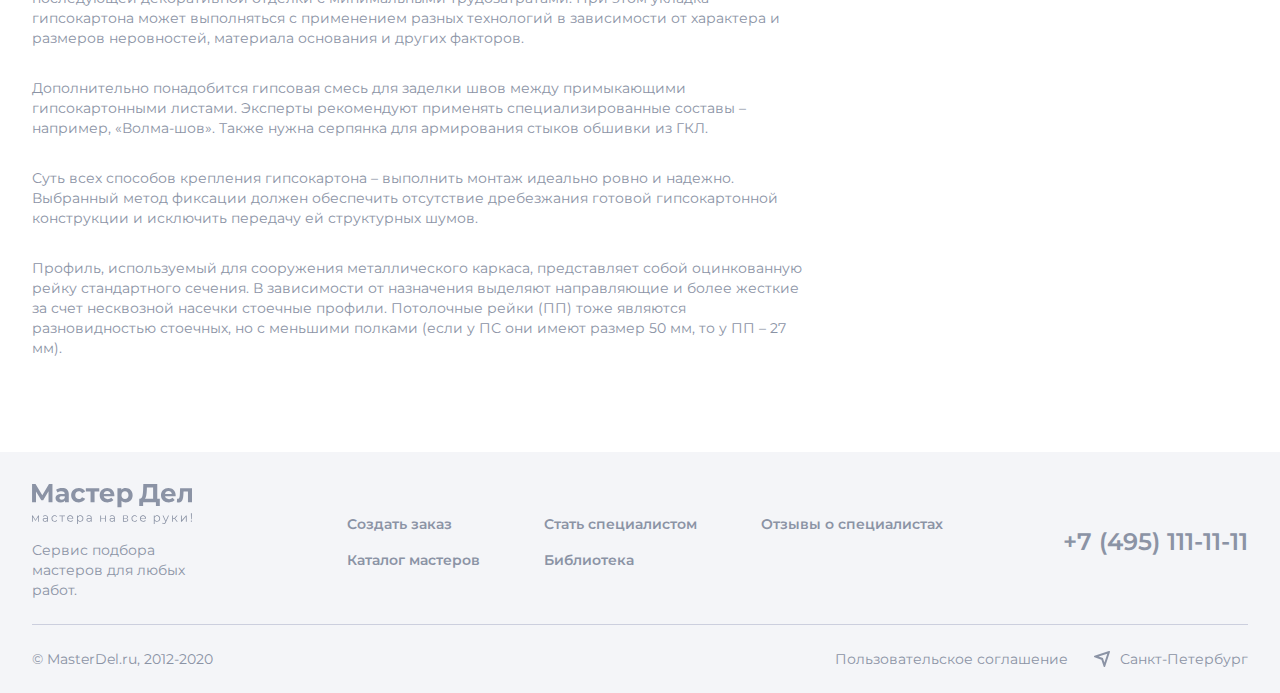
==== commit 3bfe6986: "Add files via upload" ====
--- a/calculator-kraska.html
+++ b/calculator-kraska.html
@@ -5,7 +5,7 @@
 	<title>Calculator-Kraska</title>
 	<meta charset="UTF-8">
 	<meta name="format-detection" content="telephone=no">
-	<link rel="stylesheet" href="css/style.min.css?_v=20240131022512">
+	<link rel="stylesheet" href="css/style.min.css?_v=20240131230709">
 	<meta name="viewport" content="width=device-width, initial-scale=1.0">
 </head>
 
@@ -324,7 +324,7 @@
 		</div>
 	</div>
 </div> -->
-	<script src="js/app.min.js?_v=20240131022512"></script>
+	<script src="js/app.min.js?_v=20240131230709"></script>
 </body>
 
 </html>--- a/css/style.min.css
+++ b/css/style.min.css
@@ -1 +1 @@
-@charset "UTF-8";@import url(https://fonts.googleapis.com/css?family=Montserrat:regular,500,600,700,900&display=swap);:root{--Neutral-grey-violet:#8b93a5;--Neutral-Violet:#cccfde;--Light-grey:#edf0f2;--Light:#fff;--Light-blue-grey:#f4f5f8;--Dark:#1a1a1a;--Orange:#f99746;--Dark-blue:#35488b;--Red:#d34747;--Neutral-Violet:#cccfde}*{padding:0;margin:0;border:0}*,:after,:before{-webkit-box-sizing:border-box;box-sizing:border-box}input::-webkit-inner-spin-button,input::-webkit-outer-spin-button{-webkit-appearance:none;margin:0}input[type=number]{-moz-appearance:textfield}body,html{height:100%;min-width:320px}body{color:var(--Neutral-grey-violet);line-height:1;font-family:Montserrat;font-size:.875rem;-ms-text-size-adjust:100%;-moz-text-size-adjust:100%;-webkit-text-size-adjust:100%;-webkit-font-smoothing:antialiased;-moz-osx-font-smoothing:grayscale}button,input,textarea{font-family:Montserrat;font-size:inherit}button{cursor:pointer;color:inherit;background-color:inherit}a{color:inherit;text-decoration:none}a:visited{text-decoration:none}a:hover{text-decoration:none}ul li{list-style:none}img{vertical-align:top}h1,h2,h3,h4,h5,h6{font-weight:inherit;font-size:inherit}.lock body{overflow:hidden;-ms-touch-action:none;touch-action:none;-ms-scroll-chaining:none;overscroll-behavior:none}.wrapper{min-height:100%;display:-webkit-box;display:-ms-flexbox;display:flex;-webkit-box-orient:vertical;-webkit-box-direction:normal;-ms-flex-direction:column;flex-direction:column;overflow:hidden}.wrapper>main{-webkit-box-flex:1;-ms-flex:1 1 auto;flex:1 1 auto}.wrapper>*{min-width:0}[class*=__container]{max-width:77.875rem;margin:0 auto;padding:0 .9375rem}[class*=__container_wide]{max-width:112.75rem}input[type=email],input[type=tel],input[type=text],textarea{-webkit-appearance:none;-moz-appearance:none;appearance:none}.input{display:block;width:100%;outline:0;font-size:1rem;line-height:1.25;border-radius:.25rem;border:.0625rem solid var(--Neutral-Violet);color:var(--Neutral-grey-violet);padding:1rem;font-family:inherit}.input_error{border:.0625rem solid var(--Red);color:var(--Red)}textarea.input{resize:none;padding:0 0}.checkbox{position:relative}.checkbox__input{position:absolute;width:0;height:0;opacity:0}.checkbox__input:checked+.checkbox__label:before{border:.0625rem solid var(--Orange)}.checkbox__input:checked+.checkbox__label:after{-webkit-transform:scale(1);-ms-transform:scale(1);transform:scale(1)}.checkbox__label{cursor:pointer;display:-webkit-inline-box;display:-ms-inline-flexbox;display:inline-flex;-webkit-box-align:center;-ms-flex-align:center;align-items:center;position:relative;gap:.625rem}.checkbox__label:before{content:"";-ms-flex-item-align:start;align-self:flex-start;-webkit-box-flex:0;-ms-flex:0 0 1.25rem;flex:0 0 1.25rem;width:1.25rem;border-radius:.25rem;height:1.25rem;-webkit-transition:border .5s ease 0s;transition:border .5s ease 0s;border:.0625rem solid var(--Neutral-Violet)}.checkbox__label::after{content:"";position:absolute;top:.3125rem;left:.25rem;width:.75rem;height:.625rem;background:url(../img/icons/check.svg) center center no-repeat;-webkit-transition:-webkit-transform .5s ease 0s;transition:-webkit-transform .5s ease 0s;transition:transform .5s ease 0s;transition:transform .5s ease 0s,-webkit-transform .5s ease 0s;-webkit-transform:scale(0);-ms-transform:scale(0);transform:scale(0)}.checkbox__text{color:var(--Dark);font-size:1rem;line-height:1.25}.options{display:-webkit-box;display:-ms-flexbox;display:flex;-webkit-box-orient:vertical;-webkit-box-direction:normal;-ms-flex-direction:column;flex-direction:column;-webkit-box-align:start;-ms-flex-align:start;align-items:flex-start;gap:1.5rem}.options__item{position:relative;cursor:pointer}.options__input{width:0;height:0;opacity:0;position:absolute}.options__input:focus+.options__label:before{-webkit-box-shadow:0 0 5px #000;box-shadow:0 0 5px #000}.options__input:checked+.options__label:before{border:.0625rem solid var(--Orange)}.options__input:checked+.options__label:after{-webkit-transform:scale(1);-ms-transform:scale(1);transform:scale(1)}.options__label{display:-webkit-inline-box;display:-ms-inline-flexbox;display:inline-flex;-webkit-box-align:center;-ms-flex-align:center;align-items:center;cursor:pointer;gap:.5rem}.options__label:before{-webkit-transition:border .5s ease 0s;transition:border .5s ease 0s;content:"";-ms-flex-item-align:start;align-self:flex-start;width:1.25rem;height:1.25rem;-webkit-box-flex:0;-ms-flex:0 0 1.25rem;flex:0 0 1.25rem;border-radius:50%;border:.0625rem solid var(--Neutral-Violet)}.options__label:after{content:"";-webkit-transition:all .3s ease 0s;transition:all .3s ease 0s;width:.5rem;height:.5rem;border-radius:50%;background-color:var(--Orange);position:absolute;left:.375rem;top:6px;-webkit-transform:scale(0);-ms-transform:scale(0);transform:scale(0)}.options__text{color:var(--Dark);font-size:1rem}.select{position:relative}.select__body{position:relative}.select__title{color:var(--Orange);font-size:1rem;line-height:1.25;border-radius:.25rem;border:.0625rem solid var(--Neutral-Violet);font-family:inherit;text-align:left;cursor:pointer;width:100%}.select__value{display:-webkit-box;display:-ms-flexbox;display:flex;-webkit-box-align:center;-ms-flex-align:center;align-items:center;height:2.5rem;padding:0 1rem;gap:.625rem}.select__value>*{-webkit-box-flex:1;-ms-flex:1 1 auto;flex:1 1 auto}.select__value:after{content:"";aspect-ratio:1/1;mask:url(../img/icons/arrow-down.svg) center center/contain no-repeat;-webkit-mask:url(../img/icons/arrow-down.svg) center center/contain no-repeat;background:var(--Dark);width:1rem;height:1rem;-webkit-transition:all .5s ease 0s;transition:all .5s ease 0s}._select-open .select__value:after{-webkit-transform:rotate(-180deg);-ms-transform:rotate(-180deg);transform:rotate(-180deg);background:var(--Orange)}.select__text{-webkit-box-flex:1;-ms-flex:1 1 auto;flex:1 1 auto}.select__input{width:100%;background-color:transparent;height:100%}.select__options{color:#000;position:absolute;top:42px;border-radius:.25rem;min-width:100%;left:0;border:.0625rem solid var(--Neutral-Violet);color:var(--Neutral-grey-violet);background-color:#fff;border:.0625rem solid #d9d9d9;padding:.625rem 0 .625rem 0}.select__scroll{overflow-y:auto;overflow-x:hidden;max-height:200px}.select__option{color:var(--Dark);-webkit-transition:color .5s ease 0s;transition:color .5s ease 0s;font-size:1rem;line-height:1.25;width:100%;text-align:left;cursor:pointer;padding:5px 15px;color:inherit}.select__option._select-selected{background-color:var(--Orange)}.select__option:not(:last-child){margin-bottom:5px}.select__row{display:-webkit-inline-box;display:-ms-inline-flexbox;display:inline-flex;-webkit-box-align:center;-ms-flex-align:center;align-items:center}.select._select-open{z-index:5}._select-tag{cursor:pointer}.tabs{display:-ms-grid;display:grid;gap:3rem}.tabs:not(:last-child){margin-bottom:3rem}.tabs__navigation{display:-webkit-box;display:-ms-flexbox;display:flex;gap:.5rem;-ms-flex-wrap:nowrap;flex-wrap:nowrap;overflow:auto;padding-bottom:.5rem}.tabs__title{-ms-flex-negative:0;flex-shrink:0;border-radius:.25rem;padding:.5rem 1rem;background:var(--Light-blue-grey);color:var(--Dark);line-height:1.4285714286;-webkit-transition:all .5s ease 0s;transition:all .5s ease 0s}.tabs__title._tab-active{background:var(--Orange);color:var(--Light)}.tabs__add{display:-webkit-box;display:-ms-flexbox;display:flex;gap:.5rem;-webkit-box-align:center;-ms-flex-align:center;align-items:center;border-radius:.25rem;padding:.5rem 1rem;background:var(--Light-blue-grey);color:var(--Dark);line-height:1.4285714286;-webkit-transition:all .5s ease 0s;transition:all .5s ease 0s}.tabs__subtitle:not(:last-child){margin-bottom:1.5rem}.form-tabs{display:-ms-grid;display:grid}.form-tabs_with-chk{padding:2.125rem 0}.form-tabs__line{display:-webkit-box;display:-ms-flexbox;display:flex;-webkit-box-pack:justify;-ms-flex-pack:justify;justify-content:space-between;-webkit-box-align:center;-ms-flex-align:center;align-items:center;gap:.9375rem}.form-tabs__line:not(:last-child){margin-bottom:1rem}.form-tabs__label{color:var(--Dark);font-size:1rem;line-height:1.25;cursor:pointer}.form-tabs__input{padding:.625rem 1rem}.form-tabs__line_error .form-tabs__input{color:var(--Red)}.form-tabs__wrapper{-webkit-box-align:center;-ms-flex-align:center;align-items:center}.form-tabs__measurement{color:var(--Dark);font-size:1rem;line-height:1.25}.form-tabs__button{width:100%;display:block;border-radius:.25rem;background:var(--Dark-blue);color:var(--Light);font-size:1rem;line-height:1.25;padding:1rem;-webkit-transition:background-color .5s ease 0s;transition:background-color .5s ease 0s}.form-tabs__button:not(:last-child){margin-bottom:6rem}.tabs__item:not(:last-child){margin-bottom:3rem}.tabs__options{display:-webkit-box;display:-ms-flexbox;display:flex;-webkit-box-pack:justify;-ms-flex-pack:justify;justify-content:space-between}.tabs__inner{padding:1.5rem 0;border-top:.0625rem solid var(--Neutral-Violet);border-bottom:.0625rem solid var(--Neutral-Violet)}.tabs__inner:not(:last-child){margin-bottom:1.5rem}.tabs__header{display:-webkit-box;display:-ms-flexbox;display:flex;-webkit-box-pack:justify;-ms-flex-pack:justify;justify-content:space-between;-webkit-box-align:center;-ms-flex-align:center;align-items:center}.tabs__header:not(:last-child){margin-bottom:1.5rem}.tabs__topic{color:var(--Dark,#1a1a1a);font-size:1rem;font-weight:600;line-height:1.5}.tabs__close svg path{-webkit-transition:all .5s ease 0s;transition:all .5s ease 0s}[class*=-ibg]{position:relative}[class*=-ibg] img{position:absolute;width:100%;height:100%;top:0;left:0;-o-object-fit:cover;object-fit:cover}[class*=-ibg_contain] img{-o-object-fit:contain;object-fit:contain}.title{color:var(--Dark);font-size:2.5rem;font-weight:700;line-height:1.2}.subtitle{color:var(--Dark);font-size:1.5rem;font-weight:600;line-height:1.3333333333}.callback{color:var(--Dark);font-weight:600;line-height:1.4285714286;-webkit-transition:color .5s ease 0s;transition:color .5s ease 0s}.search__input{border-radius:.25rem;background-color:inherit;outline:0;width:100%;font-family:Montserrat;font-weight:500;font-size:.8125rem;padding:1rem 0}.search__button{-webkit-transform:translateY(1px);-ms-transform:translateY(1px);transform:translateY(1px)}.search__button svg path{-webkit-transition:all .5s ease 0s;transition:all .5s ease 0s}.mobile-header{display:none}.mobile-header__link{color:var(--Neutral-grey-violet);font-size:.75rem;font-weight:600;line-height:1.3333333333;-webkit-transition:color .5s ease 0s;transition:color .5s ease 0s}.page{padding-top:7.5rem;padding-bottom:5.875rem}.breadcrumbs{overflow:auto}.breadcrumbs__list{display:-webkit-box;display:-ms-flexbox;display:flex;-webkit-box-align:center;-ms-flex-align:center;align-items:center;-ms-flex-wrap:nowrap;flex-wrap:nowrap;overflow:auto;gap:1rem}.breadcrumbs__list li{white-space:nowrap;font-size:.75rem;line-height:1.3333333333;display:-webkit-box;display:-ms-flexbox;display:flex;-ms-flex-wrap:nowrap;flex-wrap:nowrap;gap:1rem;-webkit-box-align:center;-ms-flex-align:center;align-items:center}.breadcrumbs__list li:not(:last-child)::after{content:"";width:1rem;height:.0625rem;background:var(--Neutral-grey-violet)}.breadcrumbs__link{font-size:.75rem;line-height:1.3333333333;-webkit-transition:color .5s ease 0s;transition:color .5s ease 0s}.header-block{display:-ms-grid;display:grid;gap:1rem}.header-block__descr{color:var(--Dark);line-height:1.4285714286}.top-block{padding-bottom:3rem}.top-block__container{display:-ms-grid;display:grid;gap:1.5rem}.navigation-block__items ul{-webkit-column-gap:2rem;-moz-column-gap:2rem;column-gap:2rem;display:-ms-grid;display:grid;grid-template-columns:repeat(auto-fit,minmax(144px,1fr))}.navigation-block__link{display:-ms-grid;display:grid;gap:1rem;color:var(--Dark);text-align:center;-webkit-box-pack:center;-ms-flex-pack:center;justify-content:center;font-weight:600;line-height:1.4285714286}.navigation-block__link span{-webkit-transition:color .5s ease 0s;transition:color .5s ease 0s}.navigation-block__image{overflow:hidden;border-radius:.25rem}.navigation-block__image img{-webkit-transition:-webkit-transform .5s ease 0s;transition:-webkit-transform .5s ease 0s;transition:transform .5s ease 0s;transition:transform .5s ease 0s,-webkit-transform .5s ease 0s;overflow:hidden;border-radius:.25rem;max-width:100%;-o-object-fit:cover;object-fit:cover;-o-object-position:center;object-position:center;height:11rem;width:11rem}.calculator__container{display:-ms-grid;display:grid;-webkit-box-align:start;-ms-flex-align:start;align-items:start;gap:3.75rem;-ms-grid-columns:1fr 24rem;grid-template-columns:1fr 24rem}.calculator__body{display:-ms-grid;display:grid}.calculator__subtitle{color:var(--Dark);font-size:2rem;font-weight:700;line-height:1.25}.calculator__subtitle:not(:last-child){margin-bottom:2.625rem}.calculator__info p{line-height:1.4285714286}.calculator__info p:not(:last-child){margin-bottom:1.875rem}.result{border-radius:.25rem;background:var(--Light);padding:2rem}.result__header{color:var(--Dark);font-size:1.125rem;font-weight:600;line-height:1.4444444444}.result__header:not(:last-child){margin-bottom:1.5rem}.result__items{display:-ms-grid;display:grid;gap:1rem;padding-bottom:2rem;border-bottom:1px dashed #8b93a5}.result__items:not(:last-child){margin-bottom:2rem}.result__bottom{display:-ms-grid;display:grid;gap:.5rem}.result__label{color:var(--Dark);line-height:1.4285714286}.result__total-price{color:var(--Dark);font-size:1.5rem;font-weight:600;line-height:1.3333333333}.result__item{display:-webkit-box;display:-ms-flexbox;display:flex;-webkit-box-pack:justify;-ms-flex-pack:justify;justify-content:space-between;gap:1.25rem}.result__value{color:var(--Dark);text-align:right;font-weight:600;line-height:1.4285714286}.header{position:fixed;top:0;left:0;width:100%;z-index:20;background-color:var(--Light)}.header__container{display:-webkit-box;display:-ms-flexbox;display:flex;gap:3rem;padding-top:1.5rem;padding-bottom:1.5rem;-webkit-box-align:center;-ms-flex-align:center;align-items:center;-webkit-box-pack:justify;-ms-flex-pack:justify;justify-content:space-between}.header__actions{position:relative;z-index:20;display:-webkit-box;display:-ms-flexbox;display:flex;-webkit-box-align:center;-ms-flex-align:center;align-items:center;gap:3rem}.header__logo{position:relative;z-index:20}.header__logo img{width:10rem;height:2.5rem;-o-object-fit:cover;object-fit:cover;-o-object-position:center;object-position:center;max-width:100%}.menu__link{font-weight:600;line-height:1.4285714286;-webkit-transition:color .5s ease 0s;transition:color .5s ease 0s}.menu__link_address{display:-webkit-box;display:-ms-flexbox;display:flex;-webkit-box-align:center;-ms-flex-align:center;align-items:center;gap:.5rem}.icon-menu{display:none}.footer{background:var(--Light-blue-grey);padding-top:2rem}.footer__top:not(:last-child){margin-bottom:1.5rem}.top-footer{display:-webkit-box;display:-ms-flexbox;display:flex;-webkit-box-pack:justify;-ms-flex-pack:justify;justify-content:space-between;-webkit-box-align:center;-ms-flex-align:center;align-items:center;gap:1.875rem}.top-footer__logo{display:inline-block}.top-footer__logo:not(:last-child){margin-bottom:1rem}.top-footer__logo img{width:10rem;height:2.5rem;-o-object-fit:cover;object-fit:cover;-o-object-position:center;object-position:center;max-width:100%}.top-footer__descr{color:var(--Neutral-grey-violet);line-height:1.4285714286}.top-footer__list{display:-ms-grid;display:grid;-ms-grid-columns:(auto)[3];grid-template-columns:repeat(3,auto);-webkit-column-gap:4rem;-moz-column-gap:4rem;column-gap:4rem;row-gap:1rem}.top-footer__link{line-height:1.4285714286;-webkit-transition:color .5s ease 0s;transition:color .5s ease 0s}.top-footer__callback{color:var(--Neutral-grey-violet);font-size:1.5rem;font-weight:600;line-height:1.3333333333;-webkit-transition:color .5s ease 0s;transition:color .5s ease 0s;-ms-flex-negative:0;flex-shrink:0}.bottom-footer{border-top:.0625rem solid var(--Neutral-Violet);padding:1.5rem 0;display:-webkit-box;display:-ms-flexbox;display:flex;-webkit-box-pack:justify;-ms-flex-pack:justify;justify-content:space-between;-webkit-box-align:center;-ms-flex-align:center;align-items:center;gap:1.25rem}.bottom-footer__copyright{color:var(--Neutral-grey-violet);line-height:1.4285714286}.bottom-footer__list{display:-webkit-box;display:-ms-flexbox;display:flex;gap:1.5rem}.bottom-footer__link{color:var(--Neutral-grey-violet);line-height:1.4285714286;-webkit-transition:color .5s ease 0s;transition:color .5s ease 0s}.bottom-footer__link_address{display:-webkit-box;display:-ms-flexbox;display:flex;gap:.5rem;-webkit-box-align:center;-ms-flex-align:center;align-items:center}@media (min-width:29.99875em){.result{-webkit-box-shadow:0 8px 24px 0 rgba(129,135,189,.15);box-shadow:0 8px 24px 0 rgba(129,135,189,.15);border:.0625rem solid var(--Neutral-Violet)}}@media (min-width:47.99875em){.search{gap:.5rem;display:-webkit-box;display:-ms-flexbox;display:flex;-webkit-box-align:center;-ms-flex-align:center;align-items:center;padding-right:1rem;padding-left:.8125rem;-webkit-box-flex:1;-ms-flex-positive:1;flex-grow:1;background-color:var(--Light-blue-grey);border-radius:.25rem}.search__button{padding:0 .1875rem}.header{border-bottom:.0625rem solid var(--Light-grey)}.menu__list{display:-webkit-box;display:-ms-flexbox;display:flex;gap:2rem}.top-footer__column{max-width:12.125rem}.top-footer__link{font-weight:600}}@media (min-width:61.99875em){.options{min-width:17.5625rem}.select{width:354px}.form-tabs__line_error .form-tabs__input{border:.0625rem solid var(--Red)}.form-tabs__input{max-width:8rem}.form-tabs_wide .form-tabs__wrapper{min-width:22.125rem}.form-tabs__wrapper{display:-ms-grid;display:grid;-ms-grid-columns:128px 1fr;grid-template-columns:128px 1fr;min-width:17.5625rem;gap:1rem}.tabs__options{gap:1.25rem}}@media (max-width:77.875em){.navigation-block__items ul{-webkit-column-gap:1rem;-moz-column-gap:1rem;column-gap:1rem;row-gap:2rem}.header__container{gap:1.25rem}.header__actions{gap:1.25rem}.menu__list{gap:1.25rem}}@media (max-width:70.625em){.page{padding-top:11rem}.header__container{-ms-flex-wrap:wrap;flex-wrap:wrap}.header__search{-webkit-box-flex:1;-ms-flex:1 1 100%;flex:1 1 100%;-webkit-box-ordinal-group:4;-ms-flex-order:3;order:3}}@media (max-width:69.4375em){.top-footer__list{display:-webkit-box;display:-ms-flexbox;display:flex;-ms-flex-wrap:wrap;flex-wrap:wrap;-webkit-column-gap:1.875rem;-moz-column-gap:1.875rem;column-gap:1.875rem}}@media (max-width:67.1875em){.calculator__container{-ms-grid-columns:1fr 20rem;grid-template-columns:1fr 20rem;gap:1.875rem}}@media (max-width:61.99875em){.options{gap:1rem}.select{width:100%}.tabs{gap:2rem}.form-tabs__line{-webkit-box-orient:vertical;-webkit-box-direction:normal;-ms-flex-direction:column;flex-direction:column;-webkit-box-align:start;-ms-flex-align:start;align-items:start;gap:.625rem}.form-tabs__label{font-size:.875rem}.form-tabs__input{border:none}.form-tabs__wrapper{display:-webkit-box;display:-ms-flexbox;display:flex;-webkit-box-pack:justify;-ms-flex-pack:justify;justify-content:space-between;-webkit-box-flex:1;-ms-flex:1 1 100%;flex:1 1 100%;width:100%;position:relative;border:.0625rem solid var(--Neutral-Violet);border-radius:.25rem}.form-tabs__line_error .form-tabs__wrapper{border:.0625rem solid var(--Red)}.form-tabs__measurement{-ms-flex-negative:0;flex-shrink:0;padding-right:1rem}.form-tabs__button:not(:last-child){margin-bottom:3rem}.tabs__options{-webkit-box-orient:vertical;-webkit-box-direction:normal;-ms-flex-direction:column;flex-direction:column}.title{font-size:2.1875rem;font-weight:600}.calculator__subtitle{font-size:1.5625rem}.result{padding:1.25rem}}@media (max-width:50.5em){.menu__link span{display:none}}@media (max-width:47.99875em){.input{font-size:.875rem}.select__title{font-size:.875rem}.select__option{font-size:.875rem}.tabs:not(:last-child){margin-bottom:2rem}.form-tabs__measurement{font-size:.875rem}.form-tabs__button{-webkit-box-ordinal-group:4;-ms-flex-order:3;order:3}.form-tabs__button:not(:last-child){margin-bottom:2rem}.form-tabs__button{font-size:.875rem;padding:.625rem 1rem}.tabs__item:not(:last-child){margin-bottom:2rem}.title{font-size:1.875rem}.subtitle{font-size:1.125rem}.search__input{display:none}.mobile-header{display:block;padding:1rem 0;border-bottom:.0625rem solid var(--Light-grey);border-top:.0625rem solid var(--Light-grey)}.mobile-header__list{display:-webkit-box;display:-ms-flexbox;display:flex;gap:1rem}.page{padding-top:10rem;padding-bottom:3rem}.breadcrumbs{display:none}.top-block{padding-bottom:2rem}.navigation-block__image img{max-height:9rem}.calculator__container{-ms-grid-columns:none;grid-template-columns:none}.calculator__result{-webkit-box-ordinal-group:3;-ms-flex-order:2;order:2}.calculator__result:not(:last-child){margin-bottom:2rem}.calculator__content{-webkit-box-ordinal-group:4;-ms-flex-order:3;order:3}.calculator__subtitle:not(:last-child){margin-bottom:1.5rem}.calculator__subtitle{font-size:1.125rem}.calculator__info p:not(:last-child){margin-bottom:1.25rem}.calculator__info p{font-size:.75rem}.header__container{-ms-flex-wrap:nowrap;flex-wrap:nowrap}.header__actions{-webkit-box-orient:horizontal;-webkit-box-direction:reverse;-ms-flex-direction:row-reverse;flex-direction:row-reverse;gap:1rem}.header__search{-webkit-box-flex:0;-ms-flex:0 1 auto;flex:0 1 auto}.header__callback{font-size:1.125rem}.menu__body{position:fixed;padding-top:7.5rem;padding-left:.9375rem;padding-right:.9375rem;top:0;left:-100%;width:100%;height:100%;overflow:auto;background-color:var(--Light);z-index:19;-webkit-transition:left .5s ease 0s;transition:left .5s ease 0s}.menu__body::before{content:"";position:fixed;top:0;left:0;width:100%;height:81px;background-color:var(--Light);z-index:21}.menu-open .menu__body{left:0}.menu__item:not(:last-child){margin-bottom:1rem}.icon-menu{-webkit-transition:background-color .5s ease 0s;transition:background-color .5s ease 0s;display:block;position:relative;width:1.25rem;height:.75rem;z-index:20}.icon-menu span,.icon-menu::after,.icon-menu::before{content:"";-webkit-transition:all .3s ease 0s;transition:all .3s ease 0s;right:0;position:absolute;width:100%;height:.125rem;background-color:#000;border-radius:.9375rem}.icon-menu::before{top:0}.icon-menu::after{bottom:0}.icon-menu span{top:calc(50% - .0625rem)}.menu-open .icon-menu span{width:0}.menu-open .icon-menu::before{top:calc(50% - .0625rem);-webkit-transform:rotate(-45deg);-ms-transform:rotate(-45deg);transform:rotate(-45deg)}.menu-open .icon-menu::after{bottom:calc(50% - .0625rem);-webkit-transform:rotate(45deg);-ms-transform:rotate(45deg);transform:rotate(45deg)}.footer__top:not(:last-child){margin-bottom:1.25rem}.top-footer{-webkit-box-orient:vertical;-webkit-box-direction:normal;-ms-flex-direction:column;flex-direction:column;-webkit-box-align:start;-ms-flex-align:start;align-items:flex-start;gap:1.25rem}.top-footer__menu{-webkit-box-ordinal-group:4;-ms-flex-order:3;order:3}.top-footer__list{-webkit-box-ordinal-group:4;-ms-flex-order:3;order:3}.top-footer__callback{-webkit-box-ordinal-group:3;-ms-flex-order:2;order:2}.bottom-footer__list{-webkit-box-ordinal-group:4;-ms-flex-order:3;order:3}}@media (max-width:47.99875em) and (any-hover:hover){.icon-menu:hover span,.icon-menu:hover::after,.icon-menu:hover::before{background-color:var(--Orange)}}@media (max-width:47.99875em) and (any-hover:none){.icon-menu{cursor:default}}@media (max-width:41.875em){.bottom-footer{-webkit-box-orient:vertical;-webkit-box-direction:reverse;-ms-flex-direction:column-reverse;flex-direction:column-reverse;-webkit-box-align:start;-ms-flex-align:start;align-items:flex-start}}@media (max-width:29.99875em){.tabs__add{width:100%;-webkit-box-pack:center;-ms-flex-pack:center;justify-content:center;padding:.625rem 1rem}.tabs__inner{padding:1rem 0}.tabs__inner:not(:last-child){margin-bottom:1rem}.title{font-size:1.5rem}.header-block__descr{font-size:.75rem}.navigation-block__link{text-align:left}.result{padding:0}.top-footer__list{-webkit-box-orient:vertical;-webkit-box-direction:normal;-ms-flex-direction:column;flex-direction:column}.bottom-footer__list{-webkit-box-orient:vertical;-webkit-box-direction:reverse;-ms-flex-direction:column-reverse;flex-direction:column-reverse}}@media (any-hover:hover){.select__option:hover{color:var(--Orange)}.tabs__title:hover{background:var(--Neutral-grey-violet);color:var(--Light)}.tabs__add:hover{color:var(--Light);background-color:var(--Orange)}.tabs__add:hover svg path{fill:currentColor}.form-tabs__button:hover{background-color:var(--Orange)}.tabs__close:hover svg path{fill:var(--Orange)}.callback:hover{color:var(--Orange)}.search__button:hover svg path{fill:var(--Orange)}.mobile-header__link:hover{color:var(--Orange)}.breadcrumbs__link:hover{color:var(--Orange)}.navigation-block__link:hover .navigation-block__image img{-webkit-transform:scale(1.1);-ms-transform:scale(1.1);transform:scale(1.1)}.navigation-block__link:hover span{color:var(--Orange)}.menu__link:hover{color:var(--Orange)}.menu__link:hover svg path{fill:currentColor}.top-footer__link:hover{color:var(--Orange)}.top-footer__callback:hover{color:var(--Orange)}.bottom-footer__link:hover{color:var(--Orange)}.bottom-footer__link:hover svg path{fill:currentColor}}+@charset "UTF-8";@import url(https://fonts.googleapis.com/css?family=Montserrat:regular,500,600,700,900&display=swap);:root{--Neutral-grey-violet:#8b93a5;--Neutral-Violet:#cccfde;--Light-grey:#edf0f2;--Light:#fff;--Light-blue-grey:#f4f5f8;--Dark:#1a1a1a;--Orange:#f99746;--Dark-blue:#35488b;--Red:#d34747;--Neutral-Violet:#cccfde}*{padding:0;margin:0;border:0}*,:after,:before{-webkit-box-sizing:border-box;box-sizing:border-box}input::-webkit-inner-spin-button,input::-webkit-outer-spin-button{-webkit-appearance:none;margin:0}input[type=number]{-moz-appearance:textfield}body,html{height:100%;min-width:320px}body{color:var(--Neutral-grey-violet);line-height:1;font-family:Montserrat;font-size:.875rem;-ms-text-size-adjust:100%;-moz-text-size-adjust:100%;-webkit-text-size-adjust:100%;-webkit-font-smoothing:antialiased;-moz-osx-font-smoothing:grayscale}button,input,textarea{font-family:Montserrat;font-size:inherit}button{cursor:pointer;color:inherit;background-color:inherit}a{color:inherit;text-decoration:none}a:visited{text-decoration:none}a:hover{text-decoration:none}ul li{list-style:none}img{vertical-align:top}h1,h2,h3,h4,h5,h6{font-weight:inherit;font-size:inherit}.lock body{overflow:hidden;-ms-touch-action:none;touch-action:none;-ms-scroll-chaining:none;overscroll-behavior:none}.wrapper{min-height:100%;display:-webkit-box;display:-ms-flexbox;display:flex;-webkit-box-orient:vertical;-webkit-box-direction:normal;-ms-flex-direction:column;flex-direction:column;overflow:hidden}.wrapper>main{-webkit-box-flex:1;-ms-flex:1 1 auto;flex:1 1 auto}.wrapper>*{min-width:0}[class*=__container]{max-width:77.875rem;margin:0 auto;padding:0 .9375rem}[class*=__container_wide]{max-width:112.75rem}input[type=email],input[type=tel],input[type=text],textarea{-webkit-appearance:none;-moz-appearance:none;appearance:none}.input{display:block;width:100%;outline:0;font-size:1rem;line-height:1.25;border-radius:.25rem;border:.0625rem solid var(--Neutral-Violet);color:var(--Neutral-grey-violet);padding:1rem;font-family:inherit}.input_error{border:.0625rem solid var(--Red);color:var(--Red)}textarea.input{resize:none;padding:0 0}.checkbox{position:relative}.checkbox__input{position:absolute;width:0;height:0;opacity:0}.checkbox__input:checked+.checkbox__label:before{border:.0625rem solid var(--Orange)}.checkbox__input:checked+.checkbox__label:after{-webkit-transform:scale(1);-ms-transform:scale(1);transform:scale(1)}.checkbox__label{cursor:pointer;display:-webkit-inline-box;display:-ms-inline-flexbox;display:inline-flex;-webkit-box-align:center;-ms-flex-align:center;align-items:center;position:relative;gap:.625rem}.checkbox__label:before{content:"";-ms-flex-item-align:start;align-self:flex-start;-webkit-box-flex:0;-ms-flex:0 0 1.25rem;flex:0 0 1.25rem;width:1.25rem;border-radius:.25rem;height:1.25rem;-webkit-transition:border .5s ease 0s;transition:border .5s ease 0s;border:.0625rem solid var(--Neutral-Violet)}.checkbox__label::after{content:"";position:absolute;top:.3125rem;left:.25rem;width:.75rem;height:.625rem;background:url(../img/icons/check.svg) center center no-repeat;-webkit-transition:-webkit-transform .5s ease 0s;transition:-webkit-transform .5s ease 0s;transition:transform .5s ease 0s;transition:transform .5s ease 0s,-webkit-transform .5s ease 0s;-webkit-transform:scale(0);-ms-transform:scale(0);transform:scale(0)}.checkbox__text{color:var(--Dark);font-size:1rem;line-height:1.25}.options{display:-webkit-box;display:-ms-flexbox;display:flex;-webkit-box-orient:vertical;-webkit-box-direction:normal;-ms-flex-direction:column;flex-direction:column;-webkit-box-align:start;-ms-flex-align:start;align-items:flex-start;gap:1.5rem}.options__item{position:relative;cursor:pointer}.options__input{width:0;height:0;opacity:0;position:absolute}.options__input:focus+.options__label:before{-webkit-box-shadow:0 0 5px #000;box-shadow:0 0 5px #000}.options__input:checked+.options__label:before{border:.0625rem solid var(--Orange)}.options__input:checked+.options__label:after{-webkit-transform:scale(1);-ms-transform:scale(1);transform:scale(1)}.options__label{display:-webkit-inline-box;display:-ms-inline-flexbox;display:inline-flex;-webkit-box-align:center;-ms-flex-align:center;align-items:center;cursor:pointer;gap:.5rem}.options__label:before{-webkit-transition:border .5s ease 0s;transition:border .5s ease 0s;content:"";-ms-flex-item-align:start;align-self:flex-start;width:1.25rem;height:1.25rem;-webkit-box-flex:0;-ms-flex:0 0 1.25rem;flex:0 0 1.25rem;border-radius:50%;border:.0625rem solid var(--Neutral-Violet)}.options__label:after{content:"";-webkit-transition:all .3s ease 0s;transition:all .3s ease 0s;width:.5rem;height:.5rem;border-radius:50%;background-color:var(--Orange);position:absolute;left:.375rem;top:6px;-webkit-transform:scale(0);-ms-transform:scale(0);transform:scale(0)}.options__text{color:var(--Dark);font-size:1rem}.select{position:relative}.select__body{position:relative}.select__title{color:var(--Orange);font-size:1rem;line-height:1.25;border-radius:.25rem;border:.0625rem solid var(--Neutral-Violet);font-family:inherit;text-align:left;cursor:pointer;width:100%}.select__value{display:-webkit-box;display:-ms-flexbox;display:flex;-webkit-box-align:center;-ms-flex-align:center;align-items:center;height:2.5rem;padding:0 1rem;gap:.625rem}.select__value>*{-webkit-box-flex:1;-ms-flex:1 1 auto;flex:1 1 auto}.select__value:after{content:"";aspect-ratio:1/1;mask:url(../img/icons/arrow-down.svg) center center/contain no-repeat;-webkit-mask:url(../img/icons/arrow-down.svg) center center/contain no-repeat;background:var(--Dark);width:1rem;height:1rem;-webkit-transition:all .5s ease 0s;transition:all .5s ease 0s}._select-open .select__value:after{-webkit-transform:rotate(-180deg);-ms-transform:rotate(-180deg);transform:rotate(-180deg);background:var(--Orange)}.select__text{-webkit-box-flex:1;-ms-flex:1 1 auto;flex:1 1 auto}.select__input{width:100%;background-color:transparent;height:100%}.select__options{color:#000;position:absolute;top:42px;border-radius:.25rem;min-width:100%;left:0;border:.0625rem solid var(--Neutral-Violet);color:var(--Neutral-grey-violet);background-color:#fff;border:.0625rem solid #d9d9d9;padding:.625rem 0 .625rem 0}.select__scroll{overflow-y:auto;overflow-x:hidden;max-height:200px}.select__option{color:var(--Dark);-webkit-transition:color .5s ease 0s;transition:color .5s ease 0s;font-size:1rem;line-height:1.25;width:100%;text-align:left;cursor:pointer;padding:5px 15px;color:inherit}.select__option._select-selected{background-color:var(--Orange)}.select__option:not(:last-child){margin-bottom:5px}.select__row{display:-webkit-inline-box;display:-ms-inline-flexbox;display:inline-flex;-webkit-box-align:center;-ms-flex-align:center;align-items:center}.select._select-open{z-index:5}._select-tag{cursor:pointer}.tabs{display:-ms-grid;display:grid;gap:3rem}.tabs:not(:last-child){margin-bottom:3rem}.tabs__navigation{display:-webkit-box;display:-ms-flexbox;display:flex;gap:.5rem;-ms-flex-wrap:nowrap;flex-wrap:nowrap;overflow:auto;padding-bottom:.5rem}.tabs__title{-ms-flex-negative:0;flex-shrink:0;border-radius:.25rem;padding:.5rem 1rem;background:var(--Light-blue-grey);color:var(--Dark);line-height:1.4285714286;-webkit-transition:all .5s ease 0s;transition:all .5s ease 0s}.tabs__title._tab-active{background:var(--Orange);color:var(--Light)}.tabs__add{display:-webkit-box;display:-ms-flexbox;display:flex;gap:.5rem;-webkit-box-align:center;-ms-flex-align:center;align-items:center;border-radius:.25rem;padding:.5rem 1rem;background:var(--Light-blue-grey);color:var(--Dark);line-height:1.4285714286;-webkit-transition:all .5s ease 0s;transition:all .5s ease 0s}.tabs__subtitle:not(:last-child){margin-bottom:1.5rem}.form-tabs{display:-ms-grid;display:grid}.form-tabs_with-chk{padding:2.125rem 0}.form-tabs__line{display:-webkit-box;display:-ms-flexbox;display:flex;-webkit-box-pack:justify;-ms-flex-pack:justify;justify-content:space-between;-webkit-box-align:center;-ms-flex-align:center;align-items:center;gap:.9375rem}.form-tabs__line:not(:last-child){margin-bottom:1rem}.form-tabs__label{color:var(--Dark);font-size:1rem;line-height:1.25;cursor:pointer}.form-tabs__input{padding:.625rem 1rem}.form-tabs__line_error .form-tabs__input{color:var(--Red)}.form-tabs__wrapper{-webkit-box-align:center;-ms-flex-align:center;align-items:center}.form-tabs__measurement{color:var(--Dark);font-size:1rem;line-height:1.25}.form-tabs__button{width:100%;display:block;border-radius:.25rem;background:var(--Dark-blue);color:var(--Light);font-size:1rem;line-height:1.25;padding:1rem;-webkit-transition:background-color .5s ease 0s;transition:background-color .5s ease 0s}.form-tabs__button:not(:last-child){margin-bottom:6rem}.tabs__item:not(:last-child){margin-bottom:3rem}.tabs__options{display:-webkit-box;display:-ms-flexbox;display:flex;-webkit-box-pack:justify;-ms-flex-pack:justify;justify-content:space-between}.tabs__inner{padding:1.5rem 0;border-top:.0625rem solid var(--Neutral-Violet);border-bottom:.0625rem solid var(--Neutral-Violet)}.tabs__inner:not(:last-child){margin-bottom:1.5rem}.tabs__header{display:-webkit-box;display:-ms-flexbox;display:flex;-webkit-box-pack:justify;-ms-flex-pack:justify;justify-content:space-between;-webkit-box-align:center;-ms-flex-align:center;align-items:center}.tabs__header:not(:last-child){margin-bottom:1.5rem}.tabs__topic{color:var(--Dark,#1a1a1a);font-size:1rem;font-weight:600;line-height:1.5}.tabs__close svg path{-webkit-transition:all .5s ease 0s;transition:all .5s ease 0s}[class*=-ibg]{position:relative}[class*=-ibg] img{position:absolute;width:100%;height:100%;top:0;left:0;-o-object-fit:cover;object-fit:cover}[class*=-ibg_contain] img{-o-object-fit:contain;object-fit:contain}.title{color:var(--Dark);font-size:2.5rem;font-weight:700;line-height:1.2}.subtitle{color:var(--Dark);font-size:1.5rem;font-weight:600;line-height:1.3333333333}.callback{color:var(--Dark);font-weight:600;line-height:1.4285714286;-webkit-transition:color .5s ease 0s;transition:color .5s ease 0s}.search__input{border-radius:.25rem;background-color:inherit;outline:0;width:100%;font-family:Montserrat;font-weight:500;font-size:.8125rem;padding:1rem 0}.search__button{-webkit-transform:translateY(1px);-ms-transform:translateY(1px);transform:translateY(1px)}.search__button svg path{-webkit-transition:all .5s ease 0s;transition:all .5s ease 0s}.mobile-header{display:none}.mobile-header__link{color:var(--Neutral-grey-violet);font-size:.75rem;font-weight:600;line-height:1.3333333333;-webkit-transition:color .5s ease 0s;transition:color .5s ease 0s}.page{padding-top:7.5rem;padding-bottom:5.875rem}.breadcrumbs{overflow:auto}.breadcrumbs__list{display:-webkit-box;display:-ms-flexbox;display:flex;-webkit-box-align:center;-ms-flex-align:center;align-items:center;-ms-flex-wrap:nowrap;flex-wrap:nowrap;overflow:auto;gap:1rem}.breadcrumbs__list li{white-space:nowrap;font-size:.75rem;line-height:1.3333333333;display:-webkit-box;display:-ms-flexbox;display:flex;-ms-flex-wrap:nowrap;flex-wrap:nowrap;gap:1rem;-webkit-box-align:center;-ms-flex-align:center;align-items:center}.breadcrumbs__list li:not(:last-child)::after{content:"";width:1rem;height:.0625rem;background:var(--Neutral-grey-violet)}.breadcrumbs__link{font-size:.75rem;line-height:1.3333333333;-webkit-transition:color .5s ease 0s;transition:color .5s ease 0s}.header-block{display:-ms-grid;display:grid;gap:1rem}.header-block__descr{color:var(--Dark);line-height:1.4285714286}.top-block{padding-bottom:3rem}.top-block__container{display:-ms-grid;display:grid;gap:1.5rem}.navigation-block__items ul{-webkit-column-gap:2rem;-moz-column-gap:2rem;column-gap:2rem;display:-ms-grid;display:grid;grid-template-columns:repeat(auto-fit,minmax(144px,1fr))}.navigation-block__link{display:-ms-grid;display:grid;gap:1rem;color:var(--Dark);text-align:center;-webkit-box-pack:center;-ms-flex-pack:center;justify-content:center;font-weight:600;line-height:1.4285714286}.navigation-block__link span{-webkit-transition:color .5s ease 0s;transition:color .5s ease 0s}.navigation-block__image{overflow:hidden;border-radius:.25rem}.navigation-block__image img{-webkit-transition:-webkit-transform .5s ease 0s;transition:-webkit-transform .5s ease 0s;transition:transform .5s ease 0s;transition:transform .5s ease 0s,-webkit-transform .5s ease 0s;overflow:hidden;border-radius:.25rem;max-width:100%;-o-object-fit:cover;object-fit:cover;-o-object-position:center;object-position:center;height:11rem;width:11rem}.calculator__container{display:-ms-grid;display:grid;-webkit-box-align:start;-ms-flex-align:start;align-items:start;gap:3.75rem;-ms-grid-columns:1fr 24rem;grid-template-columns:1fr 24rem}.calculator__body{display:-ms-grid;display:grid}.calculator__subtitle{color:var(--Dark);font-size:2rem;font-weight:700;line-height:1.25}.calculator__subtitle:not(:last-child){margin-bottom:2.625rem}.calculator__info p{line-height:1.4285714286}.calculator__info p:not(:last-child){margin-bottom:1.875rem}.result{border-radius:.25rem;background:var(--Light);padding:2rem}.result__header{color:var(--Dark);font-size:1.125rem;font-weight:600;line-height:1.4444444444}.result__header:not(:last-child){margin-bottom:1.5rem}.result__items{display:-ms-grid;display:grid;gap:1rem;padding-bottom:2rem;border-bottom:1px dashed #8b93a5}.result__items:not(:last-child){margin-bottom:2rem}.result__bottom{display:-ms-grid;display:grid;gap:.5rem}.result__label{color:var(--Dark);line-height:1.4285714286}.result__total-price{color:var(--Dark);font-size:1.5rem;font-weight:600;line-height:1.3333333333}.result__item{display:-webkit-box;display:-ms-flexbox;display:flex;-webkit-box-pack:justify;-ms-flex-pack:justify;justify-content:space-between;gap:1.25rem}.result__value{color:var(--Dark);text-align:right;font-weight:600;line-height:1.4285714286}.tabs__add{margin-top:2rem}.header{position:fixed;top:0;left:0;width:100%;z-index:20;background-color:var(--Light)}.header__container{display:-webkit-box;display:-ms-flexbox;display:flex;gap:3rem;padding-top:1.5rem;padding-bottom:1.5rem;-webkit-box-align:center;-ms-flex-align:center;align-items:center;-webkit-box-pack:justify;-ms-flex-pack:justify;justify-content:space-between}.header__actions{position:relative;z-index:20;display:-webkit-box;display:-ms-flexbox;display:flex;-webkit-box-align:center;-ms-flex-align:center;align-items:center;gap:3rem}.header__logo{position:relative;z-index:20}.header__logo img{width:10rem;height:2.5rem;-o-object-fit:cover;object-fit:cover;-o-object-position:center;object-position:center;max-width:100%}.menu__link{font-weight:600;line-height:1.4285714286;-webkit-transition:color .5s ease 0s;transition:color .5s ease 0s}.menu__link_address{display:-webkit-box;display:-ms-flexbox;display:flex;-webkit-box-align:center;-ms-flex-align:center;align-items:center;gap:.5rem}.icon-menu{display:none}.footer{background:var(--Light-blue-grey);padding-top:2rem}.footer__top:not(:last-child){margin-bottom:1.5rem}.top-footer{display:-webkit-box;display:-ms-flexbox;display:flex;-webkit-box-pack:justify;-ms-flex-pack:justify;justify-content:space-between;-webkit-box-align:center;-ms-flex-align:center;align-items:center;gap:1.875rem}.top-footer__logo{display:inline-block}.top-footer__logo:not(:last-child){margin-bottom:1rem}.top-footer__logo img{width:10rem;height:2.5rem;-o-object-fit:cover;object-fit:cover;-o-object-position:center;object-position:center;max-width:100%}.top-footer__descr{color:var(--Neutral-grey-violet);line-height:1.4285714286}.top-footer__list{display:-ms-grid;display:grid;-ms-grid-columns:(auto)[3];grid-template-columns:repeat(3,auto);-webkit-column-gap:4rem;-moz-column-gap:4rem;column-gap:4rem;row-gap:1rem}.top-footer__link{line-height:1.4285714286;-webkit-transition:color .5s ease 0s;transition:color .5s ease 0s}.top-footer__callback{color:var(--Neutral-grey-violet);font-size:1.5rem;font-weight:600;line-height:1.3333333333;-webkit-transition:color .5s ease 0s;transition:color .5s ease 0s;-ms-flex-negative:0;flex-shrink:0}.bottom-footer{border-top:.0625rem solid var(--Neutral-Violet);padding:1.5rem 0;display:-webkit-box;display:-ms-flexbox;display:flex;-webkit-box-pack:justify;-ms-flex-pack:justify;justify-content:space-between;-webkit-box-align:center;-ms-flex-align:center;align-items:center;gap:1.25rem}.bottom-footer__copyright{color:var(--Neutral-grey-violet);line-height:1.4285714286}.bottom-footer__list{display:-webkit-box;display:-ms-flexbox;display:flex;gap:1.5rem}.bottom-footer__link{color:var(--Neutral-grey-violet);line-height:1.4285714286;-webkit-transition:color .5s ease 0s;transition:color .5s ease 0s}.bottom-footer__link_address{display:-webkit-box;display:-ms-flexbox;display:flex;gap:.5rem;-webkit-box-align:center;-ms-flex-align:center;align-items:center}@media (min-width:29.99875em){.result{-webkit-box-shadow:0 8px 24px 0 rgba(129,135,189,.15);box-shadow:0 8px 24px 0 rgba(129,135,189,.15);border:.0625rem solid var(--Neutral-Violet)}}@media (min-width:47.99875em){.search{gap:.5rem;display:-webkit-box;display:-ms-flexbox;display:flex;-webkit-box-align:center;-ms-flex-align:center;align-items:center;padding-right:1rem;padding-left:.8125rem;-webkit-box-flex:1;-ms-flex-positive:1;flex-grow:1;background-color:var(--Light-blue-grey);border-radius:.25rem}.search__button{padding:0 .1875rem}.header{border-bottom:.0625rem solid var(--Light-grey)}.menu__list{display:-webkit-box;display:-ms-flexbox;display:flex;gap:2rem}.top-footer__column{max-width:12.125rem}.top-footer__link{font-weight:600}}@media (min-width:61.99875em){.options{min-width:17.5625rem}.select{width:354px}.form-tabs__line_error .form-tabs__input{border:.0625rem solid var(--Red)}.form-tabs__input{max-width:8rem}.form-tabs_wide .form-tabs__wrapper{min-width:22.125rem}.form-tabs__wrapper{display:-ms-grid;display:grid;-ms-grid-columns:128px 1fr;grid-template-columns:128px 1fr;min-width:17.5625rem;gap:1rem}.tabs__options{gap:1.25rem}}@media (max-width:77.875em){.navigation-block__items ul{-webkit-column-gap:1rem;-moz-column-gap:1rem;column-gap:1rem;row-gap:2rem}.header__container{gap:1.25rem}.header__actions{gap:1.25rem}.menu__list{gap:1.25rem}}@media (max-width:70.625em){.page{padding-top:11rem}.header__container{-ms-flex-wrap:wrap;flex-wrap:wrap}.header__search{-webkit-box-flex:1;-ms-flex:1 1 100%;flex:1 1 100%;-webkit-box-ordinal-group:4;-ms-flex-order:3;order:3}}@media (max-width:69.4375em){.top-footer__list{display:-webkit-box;display:-ms-flexbox;display:flex;-ms-flex-wrap:wrap;flex-wrap:wrap;-webkit-column-gap:1.875rem;-moz-column-gap:1.875rem;column-gap:1.875rem}}@media (max-width:67.1875em){.calculator__container{-ms-grid-columns:1fr 20rem;grid-template-columns:1fr 20rem;gap:1.875rem}}@media (max-width:61.99875em){.options{gap:1rem}.select{width:100%}.tabs{gap:2rem}.form-tabs__line{-webkit-box-orient:vertical;-webkit-box-direction:normal;-ms-flex-direction:column;flex-direction:column;-webkit-box-align:start;-ms-flex-align:start;align-items:start;gap:.625rem}.form-tabs__label{font-size:.875rem}.form-tabs__input{border:none}.form-tabs__wrapper{display:-webkit-box;display:-ms-flexbox;display:flex;-webkit-box-pack:justify;-ms-flex-pack:justify;justify-content:space-between;-webkit-box-flex:1;-ms-flex:1 1 100%;flex:1 1 100%;width:100%;position:relative;border:.0625rem solid var(--Neutral-Violet);border-radius:.25rem}.form-tabs__line_error .form-tabs__wrapper{border:.0625rem solid var(--Red)}.form-tabs__measurement{-ms-flex-negative:0;flex-shrink:0;padding-right:1rem}.form-tabs__button:not(:last-child){margin-bottom:3rem}.tabs__options{-webkit-box-orient:vertical;-webkit-box-direction:normal;-ms-flex-direction:column;flex-direction:column}.title{font-size:2.1875rem;font-weight:600}.calculator__subtitle{font-size:1.5625rem}.result{padding:1.25rem}}@media (max-width:50.5em){.menu__link span{display:none}}@media (max-width:47.99875em){.input{font-size:.875rem}.select__title{font-size:.875rem}.select__option{font-size:.875rem}.tabs:not(:last-child){margin-bottom:2rem}.form-tabs__measurement{font-size:.875rem}.form-tabs__button{-webkit-box-ordinal-group:4;-ms-flex-order:3;order:3}.form-tabs__button:not(:last-child){margin-bottom:2rem}.form-tabs__button{font-size:.875rem;padding:.625rem 1rem}.tabs__item:not(:last-child){margin-bottom:2rem}.title{font-size:1.875rem}.subtitle{font-size:1.125rem}.search__input{display:none}.mobile-header{display:block;padding:1rem 0;border-bottom:.0625rem solid var(--Light-grey);border-top:.0625rem solid var(--Light-grey)}.mobile-header__list{display:-webkit-box;display:-ms-flexbox;display:flex;gap:1rem}.page{padding-top:10rem;padding-bottom:3rem}.breadcrumbs{display:none}.top-block{padding-bottom:2rem}.navigation-block__image img{max-height:9rem}.calculator__container{-ms-grid-columns:none;grid-template-columns:none}.calculator__result{-webkit-box-ordinal-group:3;-ms-flex-order:2;order:2}.calculator__result:not(:last-child){margin-bottom:2rem}.calculator__content{-webkit-box-ordinal-group:4;-ms-flex-order:3;order:3}.calculator__subtitle:not(:last-child){margin-bottom:1.5rem}.calculator__subtitle{font-size:1.125rem}.calculator__info p:not(:last-child){margin-bottom:1.25rem}.calculator__info p{font-size:.75rem}.tabs__add{margin-top:1.5rem}.header__container{-ms-flex-wrap:nowrap;flex-wrap:nowrap}.header__actions{-webkit-box-orient:horizontal;-webkit-box-direction:reverse;-ms-flex-direction:row-reverse;flex-direction:row-reverse;gap:1rem}.header__search{-webkit-box-flex:0;-ms-flex:0 1 auto;flex:0 1 auto}.header__callback{font-size:1.125rem}.menu__body{position:fixed;padding-top:7.5rem;padding-left:.9375rem;padding-right:.9375rem;top:0;left:-100%;width:100%;height:100%;overflow:auto;background-color:var(--Light);z-index:19;-webkit-transition:left .5s ease 0s;transition:left .5s ease 0s}.menu__body::before{content:"";position:fixed;top:0;left:0;width:100%;height:81px;background-color:var(--Light);z-index:21}.menu-open .menu__body{left:0}.menu__item:not(:last-child){margin-bottom:1rem}.icon-menu{-webkit-transition:background-color .5s ease 0s;transition:background-color .5s ease 0s;display:block;position:relative;width:1.25rem;height:.75rem;z-index:20}.icon-menu span,.icon-menu::after,.icon-menu::before{content:"";-webkit-transition:all .3s ease 0s;transition:all .3s ease 0s;right:0;position:absolute;width:100%;height:.125rem;background-color:#000;border-radius:.9375rem}.icon-menu::before{top:0}.icon-menu::after{bottom:0}.icon-menu span{top:calc(50% - .0625rem)}.menu-open .icon-menu span{width:0}.menu-open .icon-menu::before{top:calc(50% - .0625rem);-webkit-transform:rotate(-45deg);-ms-transform:rotate(-45deg);transform:rotate(-45deg)}.menu-open .icon-menu::after{bottom:calc(50% - .0625rem);-webkit-transform:rotate(45deg);-ms-transform:rotate(45deg);transform:rotate(45deg)}.footer__top:not(:last-child){margin-bottom:1.25rem}.top-footer{-webkit-box-orient:vertical;-webkit-box-direction:normal;-ms-flex-direction:column;flex-direction:column;-webkit-box-align:start;-ms-flex-align:start;align-items:flex-start;gap:1.25rem}.top-footer__menu{-webkit-box-ordinal-group:4;-ms-flex-order:3;order:3}.top-footer__list{-webkit-box-ordinal-group:4;-ms-flex-order:3;order:3}.top-footer__callback{-webkit-box-ordinal-group:3;-ms-flex-order:2;order:2}.bottom-footer__list{-webkit-box-ordinal-group:4;-ms-flex-order:3;order:3}}@media (max-width:47.99875em) and (any-hover:hover){.icon-menu:hover span,.icon-menu:hover::after,.icon-menu:hover::before{background-color:var(--Orange)}}@media (max-width:47.99875em) and (any-hover:none){.icon-menu{cursor:default}}@media (max-width:41.875em){.bottom-footer{-webkit-box-orient:vertical;-webkit-box-direction:reverse;-ms-flex-direction:column-reverse;flex-direction:column-reverse;-webkit-box-align:start;-ms-flex-align:start;align-items:flex-start}}@media (max-width:29.99875em){.tabs__add{width:100%;-webkit-box-pack:center;-ms-flex-pack:center;justify-content:center;padding:.625rem 1rem}.tabs__inner{padding:1rem 0}.tabs__inner:not(:last-child){margin-bottom:1rem}.title{font-size:1.5rem}.header-block__descr{font-size:.75rem}.navigation-block__link{text-align:left}.result{padding:0}.top-footer__list{-webkit-box-orient:vertical;-webkit-box-direction:normal;-ms-flex-direction:column;flex-direction:column}.bottom-footer__list{-webkit-box-orient:vertical;-webkit-box-direction:reverse;-ms-flex-direction:column-reverse;flex-direction:column-reverse}}@media (any-hover:hover){.select__option:hover{color:var(--Orange)}.tabs__title:hover{background:var(--Neutral-grey-violet);color:var(--Light)}.tabs__add:hover{color:var(--Light);background-color:var(--Orange)}.tabs__add:hover svg path{fill:currentColor}.form-tabs__button:hover{background-color:var(--Orange)}.tabs__close:hover svg path{fill:var(--Orange)}.callback:hover{color:var(--Orange)}.search__button:hover svg path{fill:var(--Orange)}.mobile-header__link:hover{color:var(--Orange)}.breadcrumbs__link:hover{color:var(--Orange)}.navigation-block__link:hover .navigation-block__image img{-webkit-transform:scale(1.1);-ms-transform:scale(1.1);transform:scale(1.1)}.navigation-block__link:hover span{color:var(--Orange)}.menu__link:hover{color:var(--Orange)}.menu__link:hover svg path{fill:currentColor}.top-footer__link:hover{color:var(--Orange)}.top-footer__callback:hover{color:var(--Orange)}.bottom-footer__link:hover{color:var(--Orange)}.bottom-footer__link:hover svg path{fill:currentColor}}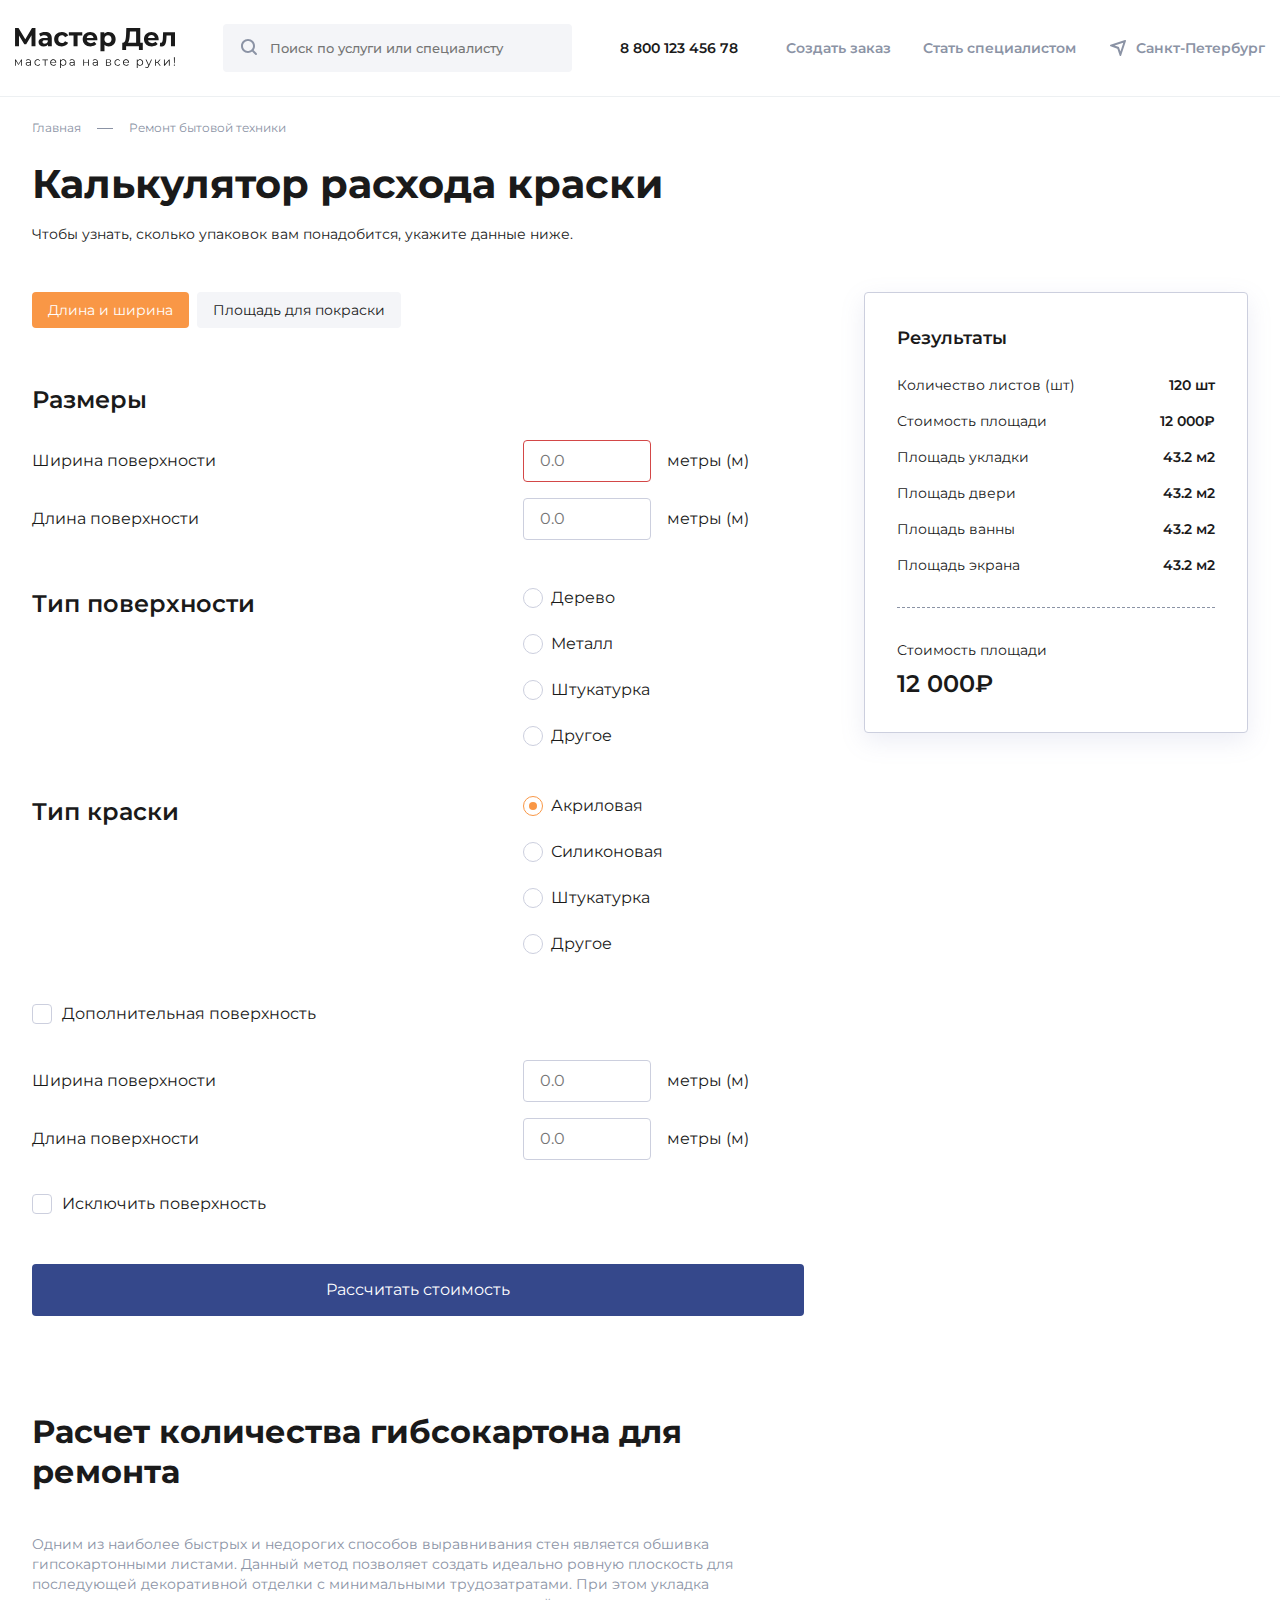
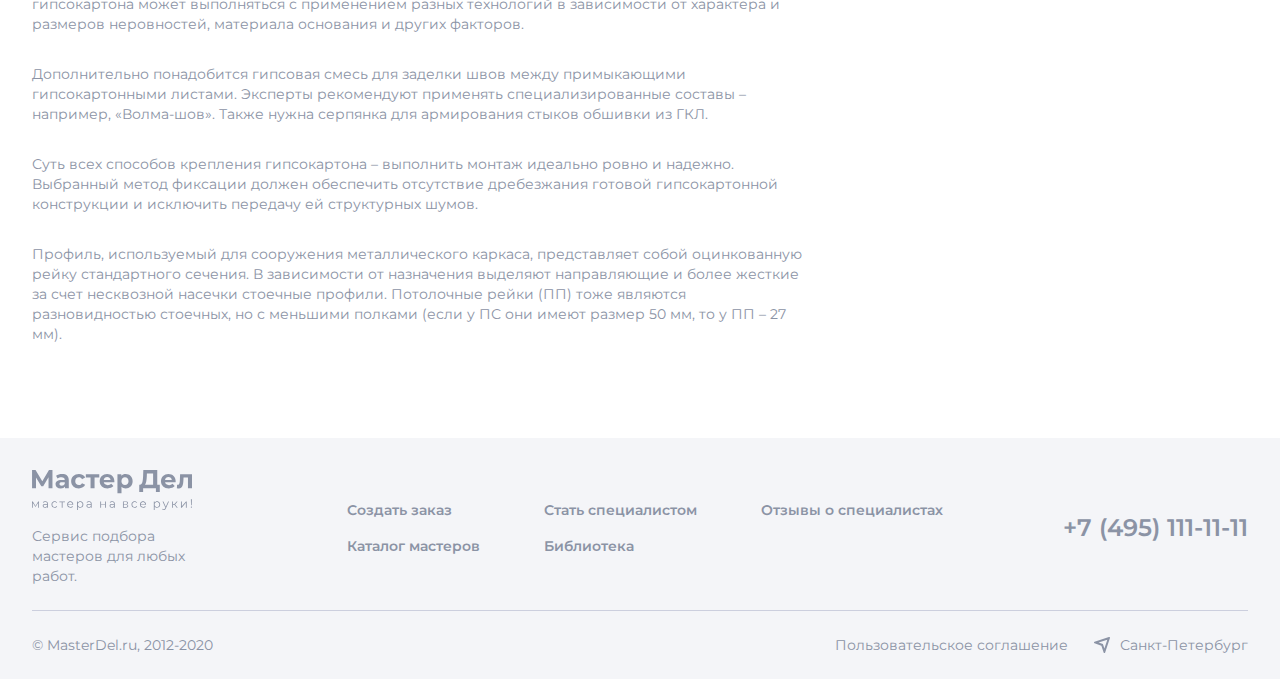
==== commit 9eca42e1: "Add files via upload" ====
--- a/calculator-kraska.html
+++ b/calculator-kraska.html
@@ -5,7 +5,7 @@
 	<title>Calculator-Kraska</title>
 	<meta charset="UTF-8">
 	<meta name="format-detection" content="telephone=no">
-	<link rel="stylesheet" href="css/style.min.css?_v=20240131230709">
+	<link rel="stylesheet" href="css/style.min.css?_v=20240131231752">
 	<meta name="viewport" content="width=device-width, initial-scale=1.0">
 </head>
 
@@ -324,7 +324,7 @@
 		</div>
 	</div>
 </div> -->
-	<script src="js/app.min.js?_v=20240131230709"></script>
+	<script src="js/app.min.js?_v=20240131231752"></script>
 </body>
 
 </html>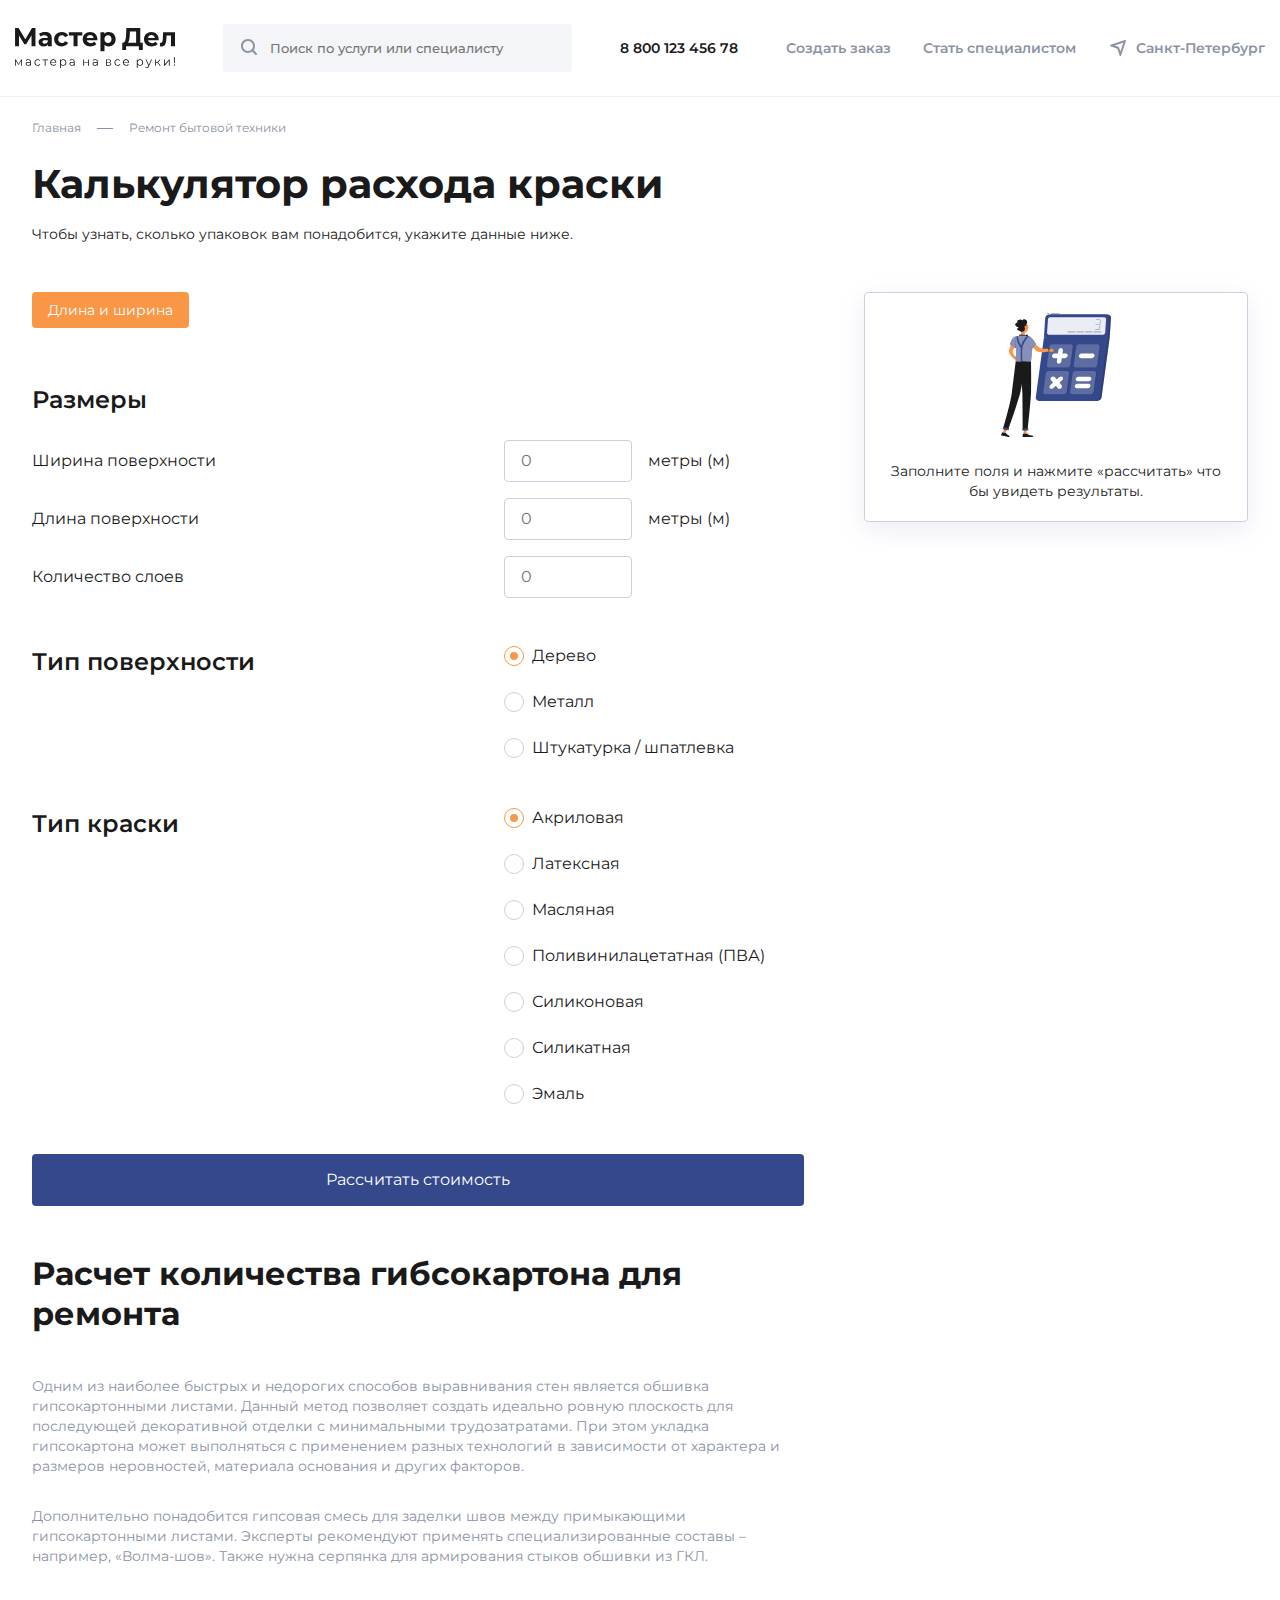
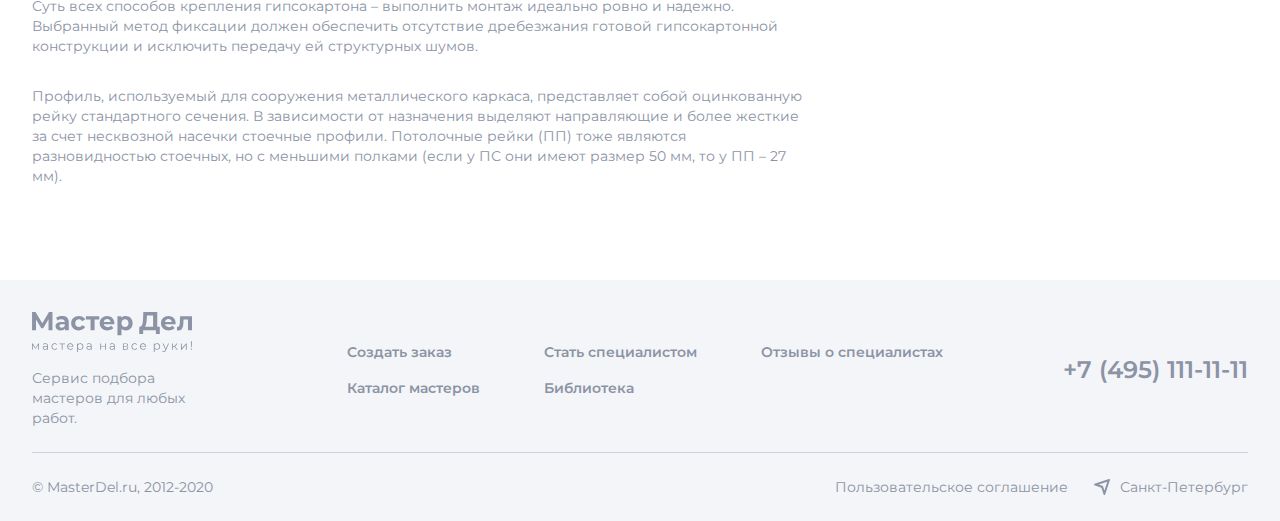
==== commit 11c3c11f: "Add files via upload" ====
--- a/calculator-kraska.html
+++ b/calculator-kraska.html
@@ -5,7 +5,7 @@
 	<title>Calculator-Kraska</title>
 	<meta charset="UTF-8">
 	<meta name="format-detection" content="telephone=no">
-	<link rel="stylesheet" href="css/style.min.css?_v=20240131231752">
+	<link rel="stylesheet" href="css/style.min.css?_v=20240218164927">
 	<meta name="viewport" content="width=device-width, initial-scale=1.0">
 </head>
 
@@ -78,7 +78,6 @@
 						<div data-tabs class="tabs">
 							<nav data-tabs-titles class="tabs__navigation">
 								<button type="button" class="tabs__title _tab-active">Длина и ширина</button>
-								<button type="button" class="tabs__title">Площадь для покраски</button>
 							</nav>
 							<div data-tabs-body class="tabs__content">
 								<form action="#" class="tabs__body">
@@ -86,19 +85,25 @@
 										<h2 class="tabs__subtitle subtitle">
 											Размеры
 										</h2>
-										<div class="tabs__form form-tabs">
-											<div class="form-tabs__line form-tabs__line_error">
+										<div class="tabs__form form-tabs form-tabs_paint">
+											<div class="form-tabs__line">
 												<label for="input1" class="form-tabs__label">Ширина поверхности</label>
 												<div class="form-tabs__wrapper">
-													<input id="input1" type="number" class="form-tabs__input input" placeholder="0.0">
+													<input id="input1" type="text" class="form-tabs__input input input_width-surface  input_number" placeholder="0">
 													<span class="form-tabs__measurement">метры (м)</span>
 												</div>
 											</div>
 											<div class="form-tabs__line">
 												<label for="input2" class="form-tabs__label">Длина поверхности</label>
 												<div class="form-tabs__wrapper">
-													<input id="input2" type="number" class="form-tabs__input input" placeholder="0.0">
+													<input id="input2" type="text" class="form-tabs__input input input_surface-length  input_number" placeholder="0">
 													<span class="form-tabs__measurement">метры (м)</span>
+												</div>
+											</div>
+											<div class="form-tabs__line">
+												<label for="input3" class="form-tabs__label">Количество слоев</label>
+												<div class="form-tabs__wrapper">
+													<input id="input3" type="text" class="form-tabs__input input input_surface-layers  input_number" placeholder="0">
 												</div>
 											</div>
 										</div>
@@ -108,23 +113,18 @@
 											<h2 class="tabs__subtitle subtitle">
 												Тип поверхности
 											</h2>
-
 											<div class="options">
 												<div class="options__item">
-													<input hidden id="o_10" class="options__input" checked type="radio" value="1" name="option">
-													<label for="o_10" class="options__label"><span class="options__text">Дерево</span></label>
-												</div>
-												<div class="options__item">
-													<input hidden id="o_12" class="options__input" type="radio" value="2" name="option">
-													<label for="o_12" class="options__label"><span class="options__text">Металл</span></label>
-												</div>
-												<div class="options__item">
-													<input hidden id="o_13" class="options__input" type="radio" value="3" name="option">
-													<label for="o_13" class="options__label"><span class="options__text">Штукатурка</span></label>
-												</div>
-												<div class="options__item">
-													<input hidden id="o_14" class="options__input" type="radio" value="4" name="option">
-													<label for="o_14" class="options__label"><span class="options__text">Другое</span></label>
+													<input hidden id="b_101" class="options__input options__input_type" checked type="radio" value="0.9" name="option-type">
+													<label for="b_101" class="options__label"><span class="options__text">Дерево</span></label>
+												</div>
+												<div class="options__item">
+													<input hidden id="b_121" class="options__input options__input_type" type="radio" value="0.8" name="option-type">
+													<label for="b_121" class="options__label"><span class="options__text">Металл</span></label>
+												</div>
+												<div class="options__item">
+													<input hidden id="b_131" class="options__input options__input_type" type="radio" value="1" name="option-type">
+													<label for="b_131" class="options__label"><span class="options__text">Штукатурка / шпатлевка</span></label>
 												</div>
 											</div>
 										</div>
@@ -134,61 +134,42 @@
 											<h2 class="tabs__subtitle subtitle">
 												Тип краски
 											</h2>
-
 											<div class="options">
 												<div class="options__item">
-													<input hidden id="o_110" class="options__input" checked type="radio" value="1" name="option">
+													<input hidden id="o_110" class="options__input options__input_paintType" checked type="radio" value="0.25" name="option-paintType">
 													<label for="o_110" class="options__label"><span class="options__text">Акриловая</span></label>
 												</div>
 												<div class="options__item">
-													<input hidden id="o_112" class="options__input" type="radio" value="2" name="option">
-													<label for="o_112" class="options__label"><span class="options__text">Силиконовая</span></label>
-												</div>
-												<div class="options__item">
-													<input hidden id="o_113" class="options__input" type="radio" value="3" name="option">
-													<label for="o_113" class="options__label"><span class="options__text">Штукатурка</span></label>
-												</div>
-												<div class="options__item">
-													<input hidden id="o_114" class="options__input" type="radio" value="4" name="option">
-													<label for="o_114" class="options__label"><span class="options__text">Другое</span></label>
+													<input hidden id="o_112" class="options__input options__input_paintType" type="radio" value="0.6" name="option-paintType">
+													<label for="o_112" class="options__label"><span class="options__text">Латексная</span></label>
+												</div>
+												<div class="options__item">
+													<input hidden id="o_113" class="options__input options__input_paintType" type="radio" value="0.2" name="option-paintType">
+													<label for="o_113" class="options__label"><span class="options__text">Масляная</span></label>
+												</div>
+												<div class="options__item">
+													<input hidden id="o_114" class="options__input options__input_paintType" type="radio" value="0.55" name="option-paintType">
+													<label for="o_114" class="options__label"><span class="options__text">Поливинилацетатная (ПВА)</span></label>
+												</div>
+												<div class="options__item">
+													<input hidden id="o_115" class="options__input options__input_paintType" type="radio" value="0.3" name="option-paintType">
+													<label for="o_115" class="options__label"><span class="options__text">Силиконовая</span></label>
+												</div>
+												<div class="options__item">
+													<input hidden id="o_116" class="options__input options__input_paintType" type="radio" value="0.4" name="option-paintType">
+													<label for="o_116" class="options__label"><span class="options__text">Силикатная</span></label>
+												</div>
+												<div class="options__item">
+													<input hidden id="o_117" class="options__input options__input_paintType" type="radio" value="0.15" name="option-paintType">
+													<label for="o_117" class="options__label"><span class="options__text">Эмаль</span></label>
 												</div>
 											</div>
 										</div>
 									</div>
-									<div class="tabs__item">
-										<div class="checkbox">
-											<input id="c_1" class="checkbox__input" type="checkbox" value="1" name="form[]">
-											<label for="c_1" class="checkbox__label"><span class="checkbox__text">Дополнительная
-													поверхность</span></label>
-										</div>
-										<div class="tabs__form form-tabs form-tabs_with-chk">
-											<div class="form-tabs__line">
-												<label for="input3" class="form-tabs__label">Ширина поверхности</label>
-												<div class="form-tabs__wrapper">
-													<input id="input3" type="number" class="form-tabs__input input" placeholder="0.0">
-													<span class="form-tabs__measurement">метры (м)</span>
-												</div>
-											</div>
-											<div class="form-tabs__line">
-												<label for="input4" class="form-tabs__label">Длина поверхности</label>
-												<div class="form-tabs__wrapper">
-													<input id="input4" type="number" class="form-tabs__input input" placeholder="0.0">
-													<span class="form-tabs__measurement">метры (м)</span>
-												</div>
-											</div>
-										</div>
-										<div class="checkbox">
-											<input id="c_2" class="checkbox__input" type="checkbox" value="1" name="form[]">
-											<label for="c_2" class="checkbox__label"><span class="checkbox__text">Исключить поверхность</span></label>
-										</div>
-									</div>
+									<button class="form-tabs__button calculator-paint">Рассчитать стоимость</button>
 								</form>
-								<div class="tabs__body">
-									Содержимое второго таба 22
-								</div>
 							</div>
 						</div>
-						<button class="form-tabs__button">Рассчитать стоимость</button>
 						<div class="calculator__content">
 							<h2 class="calculator__subtitle subtitle">
 								Расчет количества гибсокартона для
@@ -229,39 +210,23 @@
 							</div>
 						</div>
 					</div>
-					<aside data-da=".calculator__body, 767.98, 2" class="calculator__result result">
-						<h4 class="result__header">Результаты</h4>
-						<div class="result__items">
-							<div class="result__item">
-								<div class="result__label">Количество листов (шт)</div>
-								<div class="result__value">120 шт</div>
-							</div>
-							<div class="result__item">
-								<div class="result__label">Стоимость площади</div>
-								<div class="result__value">12 000₽</div>
-							</div>
-							<div class="result__item">
-								<div class="result__label">Площадь укладки</div>
-								<div class="result__value">43.2 м2</div>
-							</div>
-							<div class="result__item">
-								<div class="result__label">Площадь двери</div>
-								<div class="result__value">43.2 м2</div>
-							</div>
-							<div class="result__item">
-								<div class="result__label">Площадь ванны</div>
-								<div class="result__value">43.2 м2</div>
-							</div>
-							<div class="result__item">
-								<div class="result__label">Площадь экрана</div>
-								<div class="result__value">43.2 м2</div>
-							</div>
-						</div>
-						<div class="result__bottom">
-							<div class="result__label">Стоимость площади</div>
-							<div class="result__total-price">12 000₽</div>
-						</div>
-					</aside>
+					<div class="pin-wrapper">
+						<aside data-da=".calculator__body, 767.98, 2" class="calculator__result result pin-block">
+							<div class="result__body">
+								<h4 class="result__header">Результаты</h4>
+								<div class="result__items">
+
+								</div>
+							</div>
+							<div class="result__default">
+								<div class="result__image">
+									<img src="img/default-result/icon.svg" alt="icon">
+								</div>
+								<div class="result__topic">Заполните поля и нажмите «рассчитать»
+									что бы увидеть результаты.</div>
+							</div>
+						</aside>
+					</div>
 				</div>
 			</section>
 		</main>
@@ -324,7 +289,7 @@
 		</div>
 	</div>
 </div> -->
-	<script src="js/app.min.js?_v=20240131231752"></script>
+	<script src="js/app.min.js?_v=20240218164927"></script>
 </body>
 
 </html>--- a/css/style.min.css
+++ b/css/style.min.css
@@ -1 +1 @@
-@charset "UTF-8";@import url(https://fonts.googleapis.com/css?family=Montserrat:regular,500,600,700,900&display=swap);:root{--Neutral-grey-violet:#8b93a5;--Neutral-Violet:#cccfde;--Light-grey:#edf0f2;--Light:#fff;--Light-blue-grey:#f4f5f8;--Dark:#1a1a1a;--Orange:#f99746;--Dark-blue:#35488b;--Red:#d34747;--Neutral-Violet:#cccfde}*{padding:0;margin:0;border:0}*,:after,:before{-webkit-box-sizing:border-box;box-sizing:border-box}input::-webkit-inner-spin-button,input::-webkit-outer-spin-button{-webkit-appearance:none;margin:0}input[type=number]{-moz-appearance:textfield}body,html{height:100%;min-width:320px}body{color:var(--Neutral-grey-violet);line-height:1;font-family:Montserrat;font-size:.875rem;-ms-text-size-adjust:100%;-moz-text-size-adjust:100%;-webkit-text-size-adjust:100%;-webkit-font-smoothing:antialiased;-moz-osx-font-smoothing:grayscale}button,input,textarea{font-family:Montserrat;font-size:inherit}button{cursor:pointer;color:inherit;background-color:inherit}a{color:inherit;text-decoration:none}a:visited{text-decoration:none}a:hover{text-decoration:none}ul li{list-style:none}img{vertical-align:top}h1,h2,h3,h4,h5,h6{font-weight:inherit;font-size:inherit}.lock body{overflow:hidden;-ms-touch-action:none;touch-action:none;-ms-scroll-chaining:none;overscroll-behavior:none}.wrapper{min-height:100%;display:-webkit-box;display:-ms-flexbox;display:flex;-webkit-box-orient:vertical;-webkit-box-direction:normal;-ms-flex-direction:column;flex-direction:column;overflow:hidden}.wrapper>main{-webkit-box-flex:1;-ms-flex:1 1 auto;flex:1 1 auto}.wrapper>*{min-width:0}[class*=__container]{max-width:77.875rem;margin:0 auto;padding:0 .9375rem}[class*=__container_wide]{max-width:112.75rem}input[type=email],input[type=tel],input[type=text],textarea{-webkit-appearance:none;-moz-appearance:none;appearance:none}.input{display:block;width:100%;outline:0;font-size:1rem;line-height:1.25;border-radius:.25rem;border:.0625rem solid var(--Neutral-Violet);color:var(--Neutral-grey-violet);padding:1rem;font-family:inherit}.input_error{border:.0625rem solid var(--Red);color:var(--Red)}textarea.input{resize:none;padding:0 0}.checkbox{position:relative}.checkbox__input{position:absolute;width:0;height:0;opacity:0}.checkbox__input:checked+.checkbox__label:before{border:.0625rem solid var(--Orange)}.checkbox__input:checked+.checkbox__label:after{-webkit-transform:scale(1);-ms-transform:scale(1);transform:scale(1)}.checkbox__label{cursor:pointer;display:-webkit-inline-box;display:-ms-inline-flexbox;display:inline-flex;-webkit-box-align:center;-ms-flex-align:center;align-items:center;position:relative;gap:.625rem}.checkbox__label:before{content:"";-ms-flex-item-align:start;align-self:flex-start;-webkit-box-flex:0;-ms-flex:0 0 1.25rem;flex:0 0 1.25rem;width:1.25rem;border-radius:.25rem;height:1.25rem;-webkit-transition:border .5s ease 0s;transition:border .5s ease 0s;border:.0625rem solid var(--Neutral-Violet)}.checkbox__label::after{content:"";position:absolute;top:.3125rem;left:.25rem;width:.75rem;height:.625rem;background:url(../img/icons/check.svg) center center no-repeat;-webkit-transition:-webkit-transform .5s ease 0s;transition:-webkit-transform .5s ease 0s;transition:transform .5s ease 0s;transition:transform .5s ease 0s,-webkit-transform .5s ease 0s;-webkit-transform:scale(0);-ms-transform:scale(0);transform:scale(0)}.checkbox__text{color:var(--Dark);font-size:1rem;line-height:1.25}.options{display:-webkit-box;display:-ms-flexbox;display:flex;-webkit-box-orient:vertical;-webkit-box-direction:normal;-ms-flex-direction:column;flex-direction:column;-webkit-box-align:start;-ms-flex-align:start;align-items:flex-start;gap:1.5rem}.options__item{position:relative;cursor:pointer}.options__input{width:0;height:0;opacity:0;position:absolute}.options__input:focus+.options__label:before{-webkit-box-shadow:0 0 5px #000;box-shadow:0 0 5px #000}.options__input:checked+.options__label:before{border:.0625rem solid var(--Orange)}.options__input:checked+.options__label:after{-webkit-transform:scale(1);-ms-transform:scale(1);transform:scale(1)}.options__label{display:-webkit-inline-box;display:-ms-inline-flexbox;display:inline-flex;-webkit-box-align:center;-ms-flex-align:center;align-items:center;cursor:pointer;gap:.5rem}.options__label:before{-webkit-transition:border .5s ease 0s;transition:border .5s ease 0s;content:"";-ms-flex-item-align:start;align-self:flex-start;width:1.25rem;height:1.25rem;-webkit-box-flex:0;-ms-flex:0 0 1.25rem;flex:0 0 1.25rem;border-radius:50%;border:.0625rem solid var(--Neutral-Violet)}.options__label:after{content:"";-webkit-transition:all .3s ease 0s;transition:all .3s ease 0s;width:.5rem;height:.5rem;border-radius:50%;background-color:var(--Orange);position:absolute;left:.375rem;top:6px;-webkit-transform:scale(0);-ms-transform:scale(0);transform:scale(0)}.options__text{color:var(--Dark);font-size:1rem}.select{position:relative}.select__body{position:relative}.select__title{color:var(--Orange);font-size:1rem;line-height:1.25;border-radius:.25rem;border:.0625rem solid var(--Neutral-Violet);font-family:inherit;text-align:left;cursor:pointer;width:100%}.select__value{display:-webkit-box;display:-ms-flexbox;display:flex;-webkit-box-align:center;-ms-flex-align:center;align-items:center;height:2.5rem;padding:0 1rem;gap:.625rem}.select__value>*{-webkit-box-flex:1;-ms-flex:1 1 auto;flex:1 1 auto}.select__value:after{content:"";aspect-ratio:1/1;mask:url(../img/icons/arrow-down.svg) center center/contain no-repeat;-webkit-mask:url(../img/icons/arrow-down.svg) center center/contain no-repeat;background:var(--Dark);width:1rem;height:1rem;-webkit-transition:all .5s ease 0s;transition:all .5s ease 0s}._select-open .select__value:after{-webkit-transform:rotate(-180deg);-ms-transform:rotate(-180deg);transform:rotate(-180deg);background:var(--Orange)}.select__text{-webkit-box-flex:1;-ms-flex:1 1 auto;flex:1 1 auto}.select__input{width:100%;background-color:transparent;height:100%}.select__options{color:#000;position:absolute;top:42px;border-radius:.25rem;min-width:100%;left:0;border:.0625rem solid var(--Neutral-Violet);color:var(--Neutral-grey-violet);background-color:#fff;border:.0625rem solid #d9d9d9;padding:.625rem 0 .625rem 0}.select__scroll{overflow-y:auto;overflow-x:hidden;max-height:200px}.select__option{color:var(--Dark);-webkit-transition:color .5s ease 0s;transition:color .5s ease 0s;font-size:1rem;line-height:1.25;width:100%;text-align:left;cursor:pointer;padding:5px 15px;color:inherit}.select__option._select-selected{background-color:var(--Orange)}.select__option:not(:last-child){margin-bottom:5px}.select__row{display:-webkit-inline-box;display:-ms-inline-flexbox;display:inline-flex;-webkit-box-align:center;-ms-flex-align:center;align-items:center}.select._select-open{z-index:5}._select-tag{cursor:pointer}.tabs{display:-ms-grid;display:grid;gap:3rem}.tabs:not(:last-child){margin-bottom:3rem}.tabs__navigation{display:-webkit-box;display:-ms-flexbox;display:flex;gap:.5rem;-ms-flex-wrap:nowrap;flex-wrap:nowrap;overflow:auto;padding-bottom:.5rem}.tabs__title{-ms-flex-negative:0;flex-shrink:0;border-radius:.25rem;padding:.5rem 1rem;background:var(--Light-blue-grey);color:var(--Dark);line-height:1.4285714286;-webkit-transition:all .5s ease 0s;transition:all .5s ease 0s}.tabs__title._tab-active{background:var(--Orange);color:var(--Light)}.tabs__add{display:-webkit-box;display:-ms-flexbox;display:flex;gap:.5rem;-webkit-box-align:center;-ms-flex-align:center;align-items:center;border-radius:.25rem;padding:.5rem 1rem;background:var(--Light-blue-grey);color:var(--Dark);line-height:1.4285714286;-webkit-transition:all .5s ease 0s;transition:all .5s ease 0s}.tabs__subtitle:not(:last-child){margin-bottom:1.5rem}.form-tabs{display:-ms-grid;display:grid}.form-tabs_with-chk{padding:2.125rem 0}.form-tabs__line{display:-webkit-box;display:-ms-flexbox;display:flex;-webkit-box-pack:justify;-ms-flex-pack:justify;justify-content:space-between;-webkit-box-align:center;-ms-flex-align:center;align-items:center;gap:.9375rem}.form-tabs__line:not(:last-child){margin-bottom:1rem}.form-tabs__label{color:var(--Dark);font-size:1rem;line-height:1.25;cursor:pointer}.form-tabs__input{padding:.625rem 1rem}.form-tabs__line_error .form-tabs__input{color:var(--Red)}.form-tabs__wrapper{-webkit-box-align:center;-ms-flex-align:center;align-items:center}.form-tabs__measurement{color:var(--Dark);font-size:1rem;line-height:1.25}.form-tabs__button{width:100%;display:block;border-radius:.25rem;background:var(--Dark-blue);color:var(--Light);font-size:1rem;line-height:1.25;padding:1rem;-webkit-transition:background-color .5s ease 0s;transition:background-color .5s ease 0s}.form-tabs__button:not(:last-child){margin-bottom:6rem}.tabs__item:not(:last-child){margin-bottom:3rem}.tabs__options{display:-webkit-box;display:-ms-flexbox;display:flex;-webkit-box-pack:justify;-ms-flex-pack:justify;justify-content:space-between}.tabs__inner{padding:1.5rem 0;border-top:.0625rem solid var(--Neutral-Violet);border-bottom:.0625rem solid var(--Neutral-Violet)}.tabs__inner:not(:last-child){margin-bottom:1.5rem}.tabs__header{display:-webkit-box;display:-ms-flexbox;display:flex;-webkit-box-pack:justify;-ms-flex-pack:justify;justify-content:space-between;-webkit-box-align:center;-ms-flex-align:center;align-items:center}.tabs__header:not(:last-child){margin-bottom:1.5rem}.tabs__topic{color:var(--Dark,#1a1a1a);font-size:1rem;font-weight:600;line-height:1.5}.tabs__close svg path{-webkit-transition:all .5s ease 0s;transition:all .5s ease 0s}[class*=-ibg]{position:relative}[class*=-ibg] img{position:absolute;width:100%;height:100%;top:0;left:0;-o-object-fit:cover;object-fit:cover}[class*=-ibg_contain] img{-o-object-fit:contain;object-fit:contain}.title{color:var(--Dark);font-size:2.5rem;font-weight:700;line-height:1.2}.subtitle{color:var(--Dark);font-size:1.5rem;font-weight:600;line-height:1.3333333333}.callback{color:var(--Dark);font-weight:600;line-height:1.4285714286;-webkit-transition:color .5s ease 0s;transition:color .5s ease 0s}.search__input{border-radius:.25rem;background-color:inherit;outline:0;width:100%;font-family:Montserrat;font-weight:500;font-size:.8125rem;padding:1rem 0}.search__button{-webkit-transform:translateY(1px);-ms-transform:translateY(1px);transform:translateY(1px)}.search__button svg path{-webkit-transition:all .5s ease 0s;transition:all .5s ease 0s}.mobile-header{display:none}.mobile-header__link{color:var(--Neutral-grey-violet);font-size:.75rem;font-weight:600;line-height:1.3333333333;-webkit-transition:color .5s ease 0s;transition:color .5s ease 0s}.page{padding-top:7.5rem;padding-bottom:5.875rem}.breadcrumbs{overflow:auto}.breadcrumbs__list{display:-webkit-box;display:-ms-flexbox;display:flex;-webkit-box-align:center;-ms-flex-align:center;align-items:center;-ms-flex-wrap:nowrap;flex-wrap:nowrap;overflow:auto;gap:1rem}.breadcrumbs__list li{white-space:nowrap;font-size:.75rem;line-height:1.3333333333;display:-webkit-box;display:-ms-flexbox;display:flex;-ms-flex-wrap:nowrap;flex-wrap:nowrap;gap:1rem;-webkit-box-align:center;-ms-flex-align:center;align-items:center}.breadcrumbs__list li:not(:last-child)::after{content:"";width:1rem;height:.0625rem;background:var(--Neutral-grey-violet)}.breadcrumbs__link{font-size:.75rem;line-height:1.3333333333;-webkit-transition:color .5s ease 0s;transition:color .5s ease 0s}.header-block{display:-ms-grid;display:grid;gap:1rem}.header-block__descr{color:var(--Dark);line-height:1.4285714286}.top-block{padding-bottom:3rem}.top-block__container{display:-ms-grid;display:grid;gap:1.5rem}.navigation-block__items ul{-webkit-column-gap:2rem;-moz-column-gap:2rem;column-gap:2rem;display:-ms-grid;display:grid;grid-template-columns:repeat(auto-fit,minmax(144px,1fr))}.navigation-block__link{display:-ms-grid;display:grid;gap:1rem;color:var(--Dark);text-align:center;-webkit-box-pack:center;-ms-flex-pack:center;justify-content:center;font-weight:600;line-height:1.4285714286}.navigation-block__link span{-webkit-transition:color .5s ease 0s;transition:color .5s ease 0s}.navigation-block__image{overflow:hidden;border-radius:.25rem}.navigation-block__image img{-webkit-transition:-webkit-transform .5s ease 0s;transition:-webkit-transform .5s ease 0s;transition:transform .5s ease 0s;transition:transform .5s ease 0s,-webkit-transform .5s ease 0s;overflow:hidden;border-radius:.25rem;max-width:100%;-o-object-fit:cover;object-fit:cover;-o-object-position:center;object-position:center;height:11rem;width:11rem}.calculator__container{display:-ms-grid;display:grid;-webkit-box-align:start;-ms-flex-align:start;align-items:start;gap:3.75rem;-ms-grid-columns:1fr 24rem;grid-template-columns:1fr 24rem}.calculator__body{display:-ms-grid;display:grid}.calculator__subtitle{color:var(--Dark);font-size:2rem;font-weight:700;line-height:1.25}.calculator__subtitle:not(:last-child){margin-bottom:2.625rem}.calculator__info p{line-height:1.4285714286}.calculator__info p:not(:last-child){margin-bottom:1.875rem}.result{border-radius:.25rem;background:var(--Light);padding:2rem}.result__header{color:var(--Dark);font-size:1.125rem;font-weight:600;line-height:1.4444444444}.result__header:not(:last-child){margin-bottom:1.5rem}.result__items{display:-ms-grid;display:grid;gap:1rem;padding-bottom:2rem;border-bottom:1px dashed #8b93a5}.result__items:not(:last-child){margin-bottom:2rem}.result__bottom{display:-ms-grid;display:grid;gap:.5rem}.result__label{color:var(--Dark);line-height:1.4285714286}.result__total-price{color:var(--Dark);font-size:1.5rem;font-weight:600;line-height:1.3333333333}.result__item{display:-webkit-box;display:-ms-flexbox;display:flex;-webkit-box-pack:justify;-ms-flex-pack:justify;justify-content:space-between;gap:1.25rem}.result__value{color:var(--Dark);text-align:right;font-weight:600;line-height:1.4285714286}.tabs__add{margin-top:2rem}.header{position:fixed;top:0;left:0;width:100%;z-index:20;background-color:var(--Light)}.header__container{display:-webkit-box;display:-ms-flexbox;display:flex;gap:3rem;padding-top:1.5rem;padding-bottom:1.5rem;-webkit-box-align:center;-ms-flex-align:center;align-items:center;-webkit-box-pack:justify;-ms-flex-pack:justify;justify-content:space-between}.header__actions{position:relative;z-index:20;display:-webkit-box;display:-ms-flexbox;display:flex;-webkit-box-align:center;-ms-flex-align:center;align-items:center;gap:3rem}.header__logo{position:relative;z-index:20}.header__logo img{width:10rem;height:2.5rem;-o-object-fit:cover;object-fit:cover;-o-object-position:center;object-position:center;max-width:100%}.menu__link{font-weight:600;line-height:1.4285714286;-webkit-transition:color .5s ease 0s;transition:color .5s ease 0s}.menu__link_address{display:-webkit-box;display:-ms-flexbox;display:flex;-webkit-box-align:center;-ms-flex-align:center;align-items:center;gap:.5rem}.icon-menu{display:none}.footer{background:var(--Light-blue-grey);padding-top:2rem}.footer__top:not(:last-child){margin-bottom:1.5rem}.top-footer{display:-webkit-box;display:-ms-flexbox;display:flex;-webkit-box-pack:justify;-ms-flex-pack:justify;justify-content:space-between;-webkit-box-align:center;-ms-flex-align:center;align-items:center;gap:1.875rem}.top-footer__logo{display:inline-block}.top-footer__logo:not(:last-child){margin-bottom:1rem}.top-footer__logo img{width:10rem;height:2.5rem;-o-object-fit:cover;object-fit:cover;-o-object-position:center;object-position:center;max-width:100%}.top-footer__descr{color:var(--Neutral-grey-violet);line-height:1.4285714286}.top-footer__list{display:-ms-grid;display:grid;-ms-grid-columns:(auto)[3];grid-template-columns:repeat(3,auto);-webkit-column-gap:4rem;-moz-column-gap:4rem;column-gap:4rem;row-gap:1rem}.top-footer__link{line-height:1.4285714286;-webkit-transition:color .5s ease 0s;transition:color .5s ease 0s}.top-footer__callback{color:var(--Neutral-grey-violet);font-size:1.5rem;font-weight:600;line-height:1.3333333333;-webkit-transition:color .5s ease 0s;transition:color .5s ease 0s;-ms-flex-negative:0;flex-shrink:0}.bottom-footer{border-top:.0625rem solid var(--Neutral-Violet);padding:1.5rem 0;display:-webkit-box;display:-ms-flexbox;display:flex;-webkit-box-pack:justify;-ms-flex-pack:justify;justify-content:space-between;-webkit-box-align:center;-ms-flex-align:center;align-items:center;gap:1.25rem}.bottom-footer__copyright{color:var(--Neutral-grey-violet);line-height:1.4285714286}.bottom-footer__list{display:-webkit-box;display:-ms-flexbox;display:flex;gap:1.5rem}.bottom-footer__link{color:var(--Neutral-grey-violet);line-height:1.4285714286;-webkit-transition:color .5s ease 0s;transition:color .5s ease 0s}.bottom-footer__link_address{display:-webkit-box;display:-ms-flexbox;display:flex;gap:.5rem;-webkit-box-align:center;-ms-flex-align:center;align-items:center}@media (min-width:29.99875em){.result{-webkit-box-shadow:0 8px 24px 0 rgba(129,135,189,.15);box-shadow:0 8px 24px 0 rgba(129,135,189,.15);border:.0625rem solid var(--Neutral-Violet)}}@media (min-width:47.99875em){.search{gap:.5rem;display:-webkit-box;display:-ms-flexbox;display:flex;-webkit-box-align:center;-ms-flex-align:center;align-items:center;padding-right:1rem;padding-left:.8125rem;-webkit-box-flex:1;-ms-flex-positive:1;flex-grow:1;background-color:var(--Light-blue-grey);border-radius:.25rem}.search__button{padding:0 .1875rem}.header{border-bottom:.0625rem solid var(--Light-grey)}.menu__list{display:-webkit-box;display:-ms-flexbox;display:flex;gap:2rem}.top-footer__column{max-width:12.125rem}.top-footer__link{font-weight:600}}@media (min-width:61.99875em){.options{min-width:17.5625rem}.select{width:354px}.form-tabs__line_error .form-tabs__input{border:.0625rem solid var(--Red)}.form-tabs__input{max-width:8rem}.form-tabs_wide .form-tabs__wrapper{min-width:22.125rem}.form-tabs__wrapper{display:-ms-grid;display:grid;-ms-grid-columns:128px 1fr;grid-template-columns:128px 1fr;min-width:17.5625rem;gap:1rem}.tabs__options{gap:1.25rem}}@media (max-width:77.875em){.navigation-block__items ul{-webkit-column-gap:1rem;-moz-column-gap:1rem;column-gap:1rem;row-gap:2rem}.header__container{gap:1.25rem}.header__actions{gap:1.25rem}.menu__list{gap:1.25rem}}@media (max-width:70.625em){.page{padding-top:11rem}.header__container{-ms-flex-wrap:wrap;flex-wrap:wrap}.header__search{-webkit-box-flex:1;-ms-flex:1 1 100%;flex:1 1 100%;-webkit-box-ordinal-group:4;-ms-flex-order:3;order:3}}@media (max-width:69.4375em){.top-footer__list{display:-webkit-box;display:-ms-flexbox;display:flex;-ms-flex-wrap:wrap;flex-wrap:wrap;-webkit-column-gap:1.875rem;-moz-column-gap:1.875rem;column-gap:1.875rem}}@media (max-width:67.1875em){.calculator__container{-ms-grid-columns:1fr 20rem;grid-template-columns:1fr 20rem;gap:1.875rem}}@media (max-width:61.99875em){.options{gap:1rem}.select{width:100%}.tabs{gap:2rem}.form-tabs__line{-webkit-box-orient:vertical;-webkit-box-direction:normal;-ms-flex-direction:column;flex-direction:column;-webkit-box-align:start;-ms-flex-align:start;align-items:start;gap:.625rem}.form-tabs__label{font-size:.875rem}.form-tabs__input{border:none}.form-tabs__wrapper{display:-webkit-box;display:-ms-flexbox;display:flex;-webkit-box-pack:justify;-ms-flex-pack:justify;justify-content:space-between;-webkit-box-flex:1;-ms-flex:1 1 100%;flex:1 1 100%;width:100%;position:relative;border:.0625rem solid var(--Neutral-Violet);border-radius:.25rem}.form-tabs__line_error .form-tabs__wrapper{border:.0625rem solid var(--Red)}.form-tabs__measurement{-ms-flex-negative:0;flex-shrink:0;padding-right:1rem}.form-tabs__button:not(:last-child){margin-bottom:3rem}.tabs__options{-webkit-box-orient:vertical;-webkit-box-direction:normal;-ms-flex-direction:column;flex-direction:column}.title{font-size:2.1875rem;font-weight:600}.calculator__subtitle{font-size:1.5625rem}.result{padding:1.25rem}}@media (max-width:50.5em){.menu__link span{display:none}}@media (max-width:47.99875em){.input{font-size:.875rem}.select__title{font-size:.875rem}.select__option{font-size:.875rem}.tabs:not(:last-child){margin-bottom:2rem}.form-tabs__measurement{font-size:.875rem}.form-tabs__button{-webkit-box-ordinal-group:4;-ms-flex-order:3;order:3}.form-tabs__button:not(:last-child){margin-bottom:2rem}.form-tabs__button{font-size:.875rem;padding:.625rem 1rem}.tabs__item:not(:last-child){margin-bottom:2rem}.title{font-size:1.875rem}.subtitle{font-size:1.125rem}.search__input{display:none}.mobile-header{display:block;padding:1rem 0;border-bottom:.0625rem solid var(--Light-grey);border-top:.0625rem solid var(--Light-grey)}.mobile-header__list{display:-webkit-box;display:-ms-flexbox;display:flex;gap:1rem}.page{padding-top:10rem;padding-bottom:3rem}.breadcrumbs{display:none}.top-block{padding-bottom:2rem}.navigation-block__image img{max-height:9rem}.calculator__container{-ms-grid-columns:none;grid-template-columns:none}.calculator__result{-webkit-box-ordinal-group:3;-ms-flex-order:2;order:2}.calculator__result:not(:last-child){margin-bottom:2rem}.calculator__content{-webkit-box-ordinal-group:4;-ms-flex-order:3;order:3}.calculator__subtitle:not(:last-child){margin-bottom:1.5rem}.calculator__subtitle{font-size:1.125rem}.calculator__info p:not(:last-child){margin-bottom:1.25rem}.calculator__info p{font-size:.75rem}.tabs__add{margin-top:1.5rem}.header__container{-ms-flex-wrap:nowrap;flex-wrap:nowrap}.header__actions{-webkit-box-orient:horizontal;-webkit-box-direction:reverse;-ms-flex-direction:row-reverse;flex-direction:row-reverse;gap:1rem}.header__search{-webkit-box-flex:0;-ms-flex:0 1 auto;flex:0 1 auto}.header__callback{font-size:1.125rem}.menu__body{position:fixed;padding-top:7.5rem;padding-left:.9375rem;padding-right:.9375rem;top:0;left:-100%;width:100%;height:100%;overflow:auto;background-color:var(--Light);z-index:19;-webkit-transition:left .5s ease 0s;transition:left .5s ease 0s}.menu__body::before{content:"";position:fixed;top:0;left:0;width:100%;height:81px;background-color:var(--Light);z-index:21}.menu-open .menu__body{left:0}.menu__item:not(:last-child){margin-bottom:1rem}.icon-menu{-webkit-transition:background-color .5s ease 0s;transition:background-color .5s ease 0s;display:block;position:relative;width:1.25rem;height:.75rem;z-index:20}.icon-menu span,.icon-menu::after,.icon-menu::before{content:"";-webkit-transition:all .3s ease 0s;transition:all .3s ease 0s;right:0;position:absolute;width:100%;height:.125rem;background-color:#000;border-radius:.9375rem}.icon-menu::before{top:0}.icon-menu::after{bottom:0}.icon-menu span{top:calc(50% - .0625rem)}.menu-open .icon-menu span{width:0}.menu-open .icon-menu::before{top:calc(50% - .0625rem);-webkit-transform:rotate(-45deg);-ms-transform:rotate(-45deg);transform:rotate(-45deg)}.menu-open .icon-menu::after{bottom:calc(50% - .0625rem);-webkit-transform:rotate(45deg);-ms-transform:rotate(45deg);transform:rotate(45deg)}.footer__top:not(:last-child){margin-bottom:1.25rem}.top-footer{-webkit-box-orient:vertical;-webkit-box-direction:normal;-ms-flex-direction:column;flex-direction:column;-webkit-box-align:start;-ms-flex-align:start;align-items:flex-start;gap:1.25rem}.top-footer__menu{-webkit-box-ordinal-group:4;-ms-flex-order:3;order:3}.top-footer__list{-webkit-box-ordinal-group:4;-ms-flex-order:3;order:3}.top-footer__callback{-webkit-box-ordinal-group:3;-ms-flex-order:2;order:2}.bottom-footer__list{-webkit-box-ordinal-group:4;-ms-flex-order:3;order:3}}@media (max-width:47.99875em) and (any-hover:hover){.icon-menu:hover span,.icon-menu:hover::after,.icon-menu:hover::before{background-color:var(--Orange)}}@media (max-width:47.99875em) and (any-hover:none){.icon-menu{cursor:default}}@media (max-width:41.875em){.bottom-footer{-webkit-box-orient:vertical;-webkit-box-direction:reverse;-ms-flex-direction:column-reverse;flex-direction:column-reverse;-webkit-box-align:start;-ms-flex-align:start;align-items:flex-start}}@media (max-width:29.99875em){.tabs__add{width:100%;-webkit-box-pack:center;-ms-flex-pack:center;justify-content:center;padding:.625rem 1rem}.tabs__inner{padding:1rem 0}.tabs__inner:not(:last-child){margin-bottom:1rem}.title{font-size:1.5rem}.header-block__descr{font-size:.75rem}.navigation-block__link{text-align:left}.result{padding:0}.top-footer__list{-webkit-box-orient:vertical;-webkit-box-direction:normal;-ms-flex-direction:column;flex-direction:column}.bottom-footer__list{-webkit-box-orient:vertical;-webkit-box-direction:reverse;-ms-flex-direction:column-reverse;flex-direction:column-reverse}}@media (any-hover:hover){.select__option:hover{color:var(--Orange)}.tabs__title:hover{background:var(--Neutral-grey-violet);color:var(--Light)}.tabs__add:hover{color:var(--Light);background-color:var(--Orange)}.tabs__add:hover svg path{fill:currentColor}.form-tabs__button:hover{background-color:var(--Orange)}.tabs__close:hover svg path{fill:var(--Orange)}.callback:hover{color:var(--Orange)}.search__button:hover svg path{fill:var(--Orange)}.mobile-header__link:hover{color:var(--Orange)}.breadcrumbs__link:hover{color:var(--Orange)}.navigation-block__link:hover .navigation-block__image img{-webkit-transform:scale(1.1);-ms-transform:scale(1.1);transform:scale(1.1)}.navigation-block__link:hover span{color:var(--Orange)}.menu__link:hover{color:var(--Orange)}.menu__link:hover svg path{fill:currentColor}.top-footer__link:hover{color:var(--Orange)}.top-footer__callback:hover{color:var(--Orange)}.bottom-footer__link:hover{color:var(--Orange)}.bottom-footer__link:hover svg path{fill:currentColor}}+@charset "UTF-8";@import url(https://fonts.googleapis.com/css?family=Montserrat:regular,500,600,700,900&display=swap);:root{--Neutral-grey-violet:#8b93a5;--Neutral-Violet:#cccfde;--Light-grey:#edf0f2;--Light:#fff;--Light-blue-grey:#f4f5f8;--Dark:#1a1a1a;--Orange:#f99746;--Dark-blue:#35488b;--Red:#d34747;--Neutral-Violet:#cccfde}*{padding:0;margin:0;border:0}*,:after,:before{-webkit-box-sizing:border-box;box-sizing:border-box}input::-webkit-inner-spin-button,input::-webkit-outer-spin-button{-webkit-appearance:none;margin:0}input[type=number]{-moz-appearance:textfield}body,html{height:100%;min-width:320px}body{color:var(--Neutral-grey-violet);line-height:1;font-family:Montserrat;font-size:.875rem;-ms-text-size-adjust:100%;-moz-text-size-adjust:100%;-webkit-text-size-adjust:100%;-webkit-font-smoothing:antialiased;-moz-osx-font-smoothing:grayscale}button,input,textarea{font-family:Montserrat;font-size:inherit}button{cursor:pointer;color:inherit;background-color:inherit}a{color:inherit;text-decoration:none}a:visited{text-decoration:none}a:hover{text-decoration:none}ul li{list-style:none}img{vertical-align:top}h1,h2,h3,h4,h5,h6{font-weight:inherit;font-size:inherit}.lock body{overflow:hidden;-ms-touch-action:none;touch-action:none;-ms-scroll-chaining:none;overscroll-behavior:none}.wrapper{min-height:100%;display:-webkit-box;display:-ms-flexbox;display:flex;-webkit-box-orient:vertical;-webkit-box-direction:normal;-ms-flex-direction:column;flex-direction:column;overflow:hidden}.wrapper>main{-webkit-box-flex:1;-ms-flex:1 1 auto;flex:1 1 auto}.wrapper>*{min-width:0}[class*=__container]{max-width:77.875rem;margin:0 auto;padding:0 .9375rem}[class*=__container_wide]{max-width:112.75rem}input[type=email],input[type=tel],input[type=text],textarea{-webkit-appearance:none;-moz-appearance:none;appearance:none}.input{display:block;width:100%;outline:0;font-size:1rem;line-height:1.25;border-radius:.25rem;border:.0625rem solid var(--Neutral-Violet);color:var(--Neutral-grey-violet);padding:1rem;font-family:inherit}.input_error{border:.0625rem solid var(--Red);color:var(--Red)}textarea.input{resize:none;padding:0 0}.checkbox{position:relative}.checkbox__input{position:absolute;width:0;height:0;opacity:0}.checkbox__input:checked+.checkbox__label:before{border:.0625rem solid var(--Orange)}.checkbox__input:checked+.checkbox__label:after{-webkit-transform:scale(1);-ms-transform:scale(1);transform:scale(1)}.checkbox__label{cursor:pointer;display:-webkit-inline-box;display:-ms-inline-flexbox;display:inline-flex;-webkit-box-align:center;-ms-flex-align:center;align-items:center;position:relative;gap:.625rem}.checkbox__label:before{content:"";-ms-flex-item-align:start;align-self:flex-start;-webkit-box-flex:0;-ms-flex:0 0 1.25rem;flex:0 0 1.25rem;width:1.25rem;border-radius:.25rem;height:1.25rem;-webkit-transition:border .5s ease 0s;transition:border .5s ease 0s;border:.0625rem solid var(--Neutral-Violet)}.checkbox__label::after{content:"";position:absolute;top:.3125rem;left:.25rem;width:.75rem;height:.625rem;background:url(../img/icons/check.svg) center center no-repeat;-webkit-transition:-webkit-transform .5s ease 0s;transition:-webkit-transform .5s ease 0s;transition:transform .5s ease 0s;transition:transform .5s ease 0s,-webkit-transform .5s ease 0s;-webkit-transform:scale(0);-ms-transform:scale(0);transform:scale(0)}.checkbox__text{color:var(--Dark);font-size:1rem;line-height:1.25}.options{display:-webkit-box;display:-ms-flexbox;display:flex;-webkit-box-orient:vertical;-webkit-box-direction:normal;-ms-flex-direction:column;flex-direction:column;-webkit-box-align:start;-ms-flex-align:start;align-items:flex-start;gap:1.5rem}.options__item{position:relative;cursor:pointer}.options__input{width:0;height:0;opacity:0;position:absolute}.options__input:focus+.options__label:before{-webkit-box-shadow:0 0 5px #000;box-shadow:0 0 5px #000}.options__input:checked+.options__label:before{border:.0625rem solid var(--Orange)}.options__input:checked+.options__label:after{-webkit-transform:scale(1);-ms-transform:scale(1);transform:scale(1)}.options__label{display:-webkit-inline-box;display:-ms-inline-flexbox;display:inline-flex;-webkit-box-align:center;-ms-flex-align:center;align-items:center;cursor:pointer;gap:.5rem}.options__label:before{-webkit-transition:border .5s ease 0s;transition:border .5s ease 0s;content:"";-ms-flex-item-align:start;align-self:flex-start;width:1.25rem;height:1.25rem;-webkit-box-flex:0;-ms-flex:0 0 1.25rem;flex:0 0 1.25rem;border-radius:50%;border:.0625rem solid var(--Neutral-Violet)}.options__label:after{content:"";-webkit-transition:all .3s ease 0s;transition:all .3s ease 0s;width:.5rem;height:.5rem;border-radius:50%;background-color:var(--Orange);position:absolute;left:.375rem;top:6px;-webkit-transform:scale(0);-ms-transform:scale(0);transform:scale(0)}.options__text{color:var(--Dark);font-size:1rem}.select{position:relative}.select__body{position:relative}.select__title{color:var(--Orange);font-size:1rem;line-height:1.25;border-radius:.25rem;border:.0625rem solid var(--Neutral-Violet);font-family:inherit;text-align:left;cursor:pointer;width:100%}.select__value{display:-webkit-box;display:-ms-flexbox;display:flex;-webkit-box-align:center;-ms-flex-align:center;align-items:center;height:2.5rem;padding:0 1rem;gap:.625rem}.select__value>*{-webkit-box-flex:1;-ms-flex:1 1 auto;flex:1 1 auto}.select__value:after{content:"";aspect-ratio:1/1;mask:url(../img/icons/arrow-down.svg) center center/contain no-repeat;-webkit-mask:url(../img/icons/arrow-down.svg) center center/contain no-repeat;background:var(--Dark);width:1rem;height:1rem;-webkit-transition:all .5s ease 0s;transition:all .5s ease 0s}._select-open .select__value:after{-webkit-transform:rotate(-180deg);-ms-transform:rotate(-180deg);transform:rotate(-180deg);background:var(--Orange)}.select__text{-webkit-box-flex:1;-ms-flex:1 1 auto;flex:1 1 auto}.select__input{width:100%;background-color:transparent;height:100%}.select__options{color:#000;position:absolute;top:42px;border-radius:.25rem;min-width:100%;left:0;border:.0625rem solid var(--Neutral-Violet);color:var(--Neutral-grey-violet);background-color:#fff;border:.0625rem solid #d9d9d9;padding:.625rem 0 .625rem 0}.select__scroll{overflow-y:auto;overflow-x:hidden;max-height:200px}.select__option{color:var(--Dark);-webkit-transition:color .5s ease 0s;transition:color .5s ease 0s;font-size:1rem;line-height:1.25;width:100%;text-align:left;cursor:pointer;padding:5px 15px;color:inherit}.select__option._select-selected{background-color:var(--Orange)}.select__option:not(:last-child){margin-bottom:5px}.select__row{display:-webkit-inline-box;display:-ms-inline-flexbox;display:inline-flex;-webkit-box-align:center;-ms-flex-align:center;align-items:center}.select._select-open{z-index:5}._select-tag{cursor:pointer}.tabs{display:-ms-grid;display:grid;gap:3rem}.tabs__navigation{display:-webkit-box;display:-ms-flexbox;display:flex;gap:.5rem;-ms-flex-wrap:nowrap;flex-wrap:nowrap;overflow:auto;padding-bottom:.5rem}.tabs__title{-ms-flex-negative:0;flex-shrink:0;border-radius:.25rem;padding:.5rem 1rem;background:var(--Light-blue-grey);color:var(--Dark);line-height:1.4285714286;-webkit-transition:all .5s ease 0s;transition:all .5s ease 0s}.tabs__title._tab-active{background:var(--Orange);color:var(--Light)}.tabs__add{display:-webkit-box;display:-ms-flexbox;display:flex;gap:.5rem;-webkit-box-align:center;-ms-flex-align:center;align-items:center;border-radius:.25rem;padding:.5rem 1rem;background:var(--Light-blue-grey);color:var(--Dark);line-height:1.4285714286;-webkit-transition:all .5s ease 0s;transition:all .5s ease 0s}.tabs__subtitle:not(:last-child){margin-bottom:1.5rem}.form-tabs{display:-ms-grid;display:grid}.form-tabs_with-chk{padding:2.125rem 0}.form-tabs__line{display:-webkit-box;display:-ms-flexbox;display:flex;-webkit-box-pack:justify;-ms-flex-pack:justify;justify-content:space-between;-webkit-box-align:center;-ms-flex-align:center;align-items:center;gap:.9375rem}.form-tabs__line:not(:last-child){margin-bottom:1rem}.form-tabs__label{color:var(--Dark);font-size:1rem;line-height:1.25;cursor:pointer}.form-tabs__input{padding:.625rem 1rem}.error .form-tabs__input{color:var(--Red)}.form-tabs__wrapper{-webkit-box-align:center;-ms-flex-align:center;align-items:center}.form-tabs__measurement{color:var(--Dark);font-size:1rem;line-height:1.25}.form-tabs__button{margin-top:30px;width:100%;display:block;border-radius:.25rem;background:var(--Dark-blue);color:var(--Light);font-size:1rem;line-height:1.25;padding:1rem;-webkit-transition:background-color .5s ease 0s;transition:background-color .5s ease 0s}.form-tabs__button:not(:last-child){margin-bottom:6rem}.tabs__item:not(:last-child){margin-bottom:3rem}.tabs__options{display:-webkit-box;display:-ms-flexbox;display:flex;-webkit-box-pack:justify;-ms-flex-pack:justify;justify-content:space-between}.tabs__inner{padding:1.5rem 0;border-top:.0625rem solid var(--Neutral-Violet);border-bottom:.0625rem solid var(--Neutral-Violet)}.tabs__inner:not(:last-child){margin-bottom:1.5rem}.tabs__header{display:-webkit-box;display:-ms-flexbox;display:flex;-webkit-box-pack:justify;-ms-flex-pack:justify;justify-content:space-between;-webkit-box-align:center;-ms-flex-align:center;align-items:center}.tabs__header:not(:last-child){margin-bottom:1.5rem}.tabs__topic{color:var(--Dark,#1a1a1a);font-size:1rem;font-weight:600;line-height:1.5}.tabs__close svg path{-webkit-transition:all .5s ease 0s;transition:all .5s ease 0s}[class*=-ibg]{position:relative}[class*=-ibg] img{position:absolute;width:100%;height:100%;top:0;left:0;-o-object-fit:cover;object-fit:cover}[class*=-ibg_contain] img{-o-object-fit:contain;object-fit:contain}.title{color:var(--Dark);font-size:2.5rem;font-weight:700;line-height:1.2}.subtitle{color:var(--Dark);font-size:1.5rem;font-weight:600;line-height:1.3333333333}.callback{color:var(--Dark);font-weight:600;line-height:1.4285714286;-webkit-transition:color .5s ease 0s;transition:color .5s ease 0s}.search__input{border-radius:.25rem;background-color:inherit;outline:0;width:100%;font-family:Montserrat;font-weight:500;font-size:.8125rem;padding:1rem 0}.search__button{-webkit-transform:translateY(1px);-ms-transform:translateY(1px);transform:translateY(1px)}.search__button svg path{-webkit-transition:all .5s ease 0s;transition:all .5s ease 0s}.mobile-header{display:none}.mobile-header__link{color:var(--Neutral-grey-violet);font-size:.75rem;font-weight:600;line-height:1.3333333333;-webkit-transition:color .5s ease 0s;transition:color .5s ease 0s}.page{padding-top:7.5rem;padding-bottom:5.875rem}.breadcrumbs{overflow:auto}.breadcrumbs__list{display:-webkit-box;display:-ms-flexbox;display:flex;-webkit-box-align:center;-ms-flex-align:center;align-items:center;-ms-flex-wrap:nowrap;flex-wrap:nowrap;overflow:auto;gap:1rem}.breadcrumbs__list li{white-space:nowrap;font-size:.75rem;line-height:1.3333333333;display:-webkit-box;display:-ms-flexbox;display:flex;-ms-flex-wrap:nowrap;flex-wrap:nowrap;gap:1rem;-webkit-box-align:center;-ms-flex-align:center;align-items:center}.breadcrumbs__list li:not(:last-child)::after{content:"";width:1rem;height:.0625rem;background:var(--Neutral-grey-violet)}.breadcrumbs__link{font-size:.75rem;line-height:1.3333333333;-webkit-transition:color .5s ease 0s;transition:color .5s ease 0s}.header-block{display:-ms-grid;display:grid;gap:1rem}.header-block__descr{color:var(--Dark);line-height:1.4285714286}.top-block{padding-bottom:3rem}.top-block__container{display:-ms-grid;display:grid;gap:1.5rem}.navigation-block__items ul{-webkit-column-gap:2rem;-moz-column-gap:2rem;column-gap:2rem;display:-ms-grid;display:grid;grid-template-columns:repeat(auto-fit,minmax(144px,1fr))}.navigation-block__link{display:-ms-grid;display:grid;gap:1rem;color:var(--Dark);text-align:center;-webkit-box-pack:center;-ms-flex-pack:center;justify-content:center;font-weight:600;line-height:1.4285714286}.navigation-block__link span{-webkit-transition:color .5s ease 0s;transition:color .5s ease 0s}.navigation-block__image{overflow:hidden;border-radius:.25rem}.navigation-block__image img{-webkit-transition:-webkit-transform .5s ease 0s;transition:-webkit-transform .5s ease 0s;transition:transform .5s ease 0s;transition:transform .5s ease 0s,-webkit-transform .5s ease 0s;overflow:hidden;border-radius:.25rem;max-width:100%;-o-object-fit:cover;object-fit:cover;-o-object-position:center;object-position:center;height:11rem;width:11rem}.calculator__container{display:-ms-grid;display:grid;-webkit-box-align:start;-ms-flex-align:start;align-items:start;gap:3.75rem;-ms-grid-columns:1fr 24rem;grid-template-columns:1fr 24rem}.calculator__body{display:-ms-grid;display:grid}.calculator__subtitle{color:var(--Dark);font-size:2rem;font-weight:700;line-height:1.25}.calculator__subtitle:not(:last-child){margin-bottom:2.625rem}.calculator__info p{line-height:1.4285714286}.calculator__info p:not(:last-child){margin-bottom:1.875rem}.result{border-radius:.25rem;background:var(--Light);padding:2rem}.result__body{display:none}.result__header{color:var(--Dark);font-size:1.125rem;font-weight:600;line-height:1.4444444444}.result__header:not(:last-child){margin-bottom:1.5rem}.result__items{display:-ms-grid;display:grid;gap:1rem;padding-bottom:2rem;border-bottom:1px dashed #8b93a5}.result__items:not(:last-child){margin-bottom:2rem}.result__bottom{display:-ms-grid;display:grid;gap:.5rem}.result__label{color:var(--Dark);line-height:1.4285714286}.result__total-price{color:var(--Dark);font-size:1.5rem;font-weight:600;line-height:1.3333333333}.result__item{display:-webkit-box;display:-ms-flexbox;display:flex;-webkit-box-pack:justify;-ms-flex-pack:justify;justify-content:space-between;gap:1.25rem}.result__value{color:var(--Dark);text-align:right;font-weight:600;line-height:1.4285714286}.result__image{text-align:center}.result__image:not(:last-child){margin-bottom:1.5rem}.result__topic{line-height:143%;text-align:center;color:var(--Dark)}.tabs__add{margin-top:2rem}.pin-wrapper{position:relative}.pin-block-placeholder{height:0;-webkit-transition:height .3s ease;transition:height .3s ease}.pin-block{padding:20px;-webkit-box-sizing:border-box;box-sizing:border-box;-webkit-transition:linear .5s ease 0s;transition:linear .5s ease 0s}.pin-block.pinned{position:fixed;top:120px;width:24rem;-webkit-box-shadow:0 2px 5px rgba(0,0,0,.1);box-shadow:0 2px 5px rgba(0,0,0,.1)}.options_row{display:-webkit-box;display:-ms-flexbox;display:flex;-webkit-box-orient:horizontal;-webkit-box-direction:normal;-ms-flex-direction:row;flex-direction:row}.form-tabs__line_options:not(:last-child){margin-bottom:25px}.header{position:fixed;top:0;left:0;width:100%;z-index:20;background-color:var(--Light)}.header__container{display:-webkit-box;display:-ms-flexbox;display:flex;gap:3rem;padding-top:1.5rem;padding-bottom:1.5rem;-webkit-box-align:center;-ms-flex-align:center;align-items:center;-webkit-box-pack:justify;-ms-flex-pack:justify;justify-content:space-between}.header__actions{position:relative;z-index:20;display:-webkit-box;display:-ms-flexbox;display:flex;-webkit-box-align:center;-ms-flex-align:center;align-items:center;gap:3rem}.header__logo{position:relative;z-index:20}.header__logo img{width:10rem;height:2.5rem;-o-object-fit:cover;object-fit:cover;-o-object-position:center;object-position:center;max-width:100%}.menu__link{font-weight:600;line-height:1.4285714286;-webkit-transition:color .5s ease 0s;transition:color .5s ease 0s}.menu__link_address{display:-webkit-box;display:-ms-flexbox;display:flex;-webkit-box-align:center;-ms-flex-align:center;align-items:center;gap:.5rem}.icon-menu{display:none}.footer{background:var(--Light-blue-grey);padding-top:2rem}.footer__top:not(:last-child){margin-bottom:1.5rem}.top-footer{display:-webkit-box;display:-ms-flexbox;display:flex;-webkit-box-pack:justify;-ms-flex-pack:justify;justify-content:space-between;-webkit-box-align:center;-ms-flex-align:center;align-items:center;gap:1.875rem}.top-footer__logo{display:inline-block}.top-footer__logo:not(:last-child){margin-bottom:1rem}.top-footer__logo img{width:10rem;height:2.5rem;-o-object-fit:cover;object-fit:cover;-o-object-position:center;object-position:center;max-width:100%}.top-footer__descr{color:var(--Neutral-grey-violet);line-height:1.4285714286}.top-footer__list{display:-ms-grid;display:grid;-ms-grid-columns:(auto)[3];grid-template-columns:repeat(3,auto);-webkit-column-gap:4rem;-moz-column-gap:4rem;column-gap:4rem;row-gap:1rem}.top-footer__link{line-height:1.4285714286;-webkit-transition:color .5s ease 0s;transition:color .5s ease 0s}.top-footer__callback{color:var(--Neutral-grey-violet);font-size:1.5rem;font-weight:600;line-height:1.3333333333;-webkit-transition:color .5s ease 0s;transition:color .5s ease 0s;-ms-flex-negative:0;flex-shrink:0}.bottom-footer{border-top:.0625rem solid var(--Neutral-Violet);padding:1.5rem 0;display:-webkit-box;display:-ms-flexbox;display:flex;-webkit-box-pack:justify;-ms-flex-pack:justify;justify-content:space-between;-webkit-box-align:center;-ms-flex-align:center;align-items:center;gap:1.25rem}.bottom-footer__copyright{color:var(--Neutral-grey-violet);line-height:1.4285714286}.bottom-footer__list{display:-webkit-box;display:-ms-flexbox;display:flex;gap:1.5rem}.bottom-footer__link{color:var(--Neutral-grey-violet);line-height:1.4285714286;-webkit-transition:color .5s ease 0s;transition:color .5s ease 0s}.bottom-footer__link_address{display:-webkit-box;display:-ms-flexbox;display:flex;gap:.5rem;-webkit-box-align:center;-ms-flex-align:center;align-items:center}@media (min-width:29.99875em){.result{-webkit-box-shadow:0 8px 24px 0 rgba(129,135,189,.15);box-shadow:0 8px 24px 0 rgba(129,135,189,.15);border:.0625rem solid var(--Neutral-Violet)}}@media (min-width:47.99875em){.tabs:not(:last-child){margin-bottom:3rem}.search{gap:.5rem;display:-webkit-box;display:-ms-flexbox;display:flex;-webkit-box-align:center;-ms-flex-align:center;align-items:center;padding-right:1rem;padding-left:.8125rem;-webkit-box-flex:1;-ms-flex-positive:1;flex-grow:1;background-color:var(--Light-blue-grey);border-radius:.25rem}.search__button{padding:0 .1875rem}.header{border-bottom:.0625rem solid var(--Light-grey)}.menu__list{display:-webkit-box;display:-ms-flexbox;display:flex;gap:2rem}.top-footer__column{max-width:12.125rem}.top-footer__link{font-weight:600}}@media (min-width:61.99875em){.options{min-width:18.75rem}.select{width:354px}.error .form-tabs__input{border:.0625rem solid var(--Red)}.form-tabs__input{max-width:8rem}.form-tabs_wide .form-tabs__wrapper{min-width:22.125rem}.form-tabs__wrapper{display:-ms-grid;display:grid;-ms-grid-columns:128px 1fr;grid-template-columns:128px 1fr;min-width:18.75rem;gap:1rem}.tabs__options{gap:1.25rem}}@media (max-width:77.875em){.navigation-block__items ul{-webkit-column-gap:1rem;-moz-column-gap:1rem;column-gap:1rem;row-gap:2rem}.header__container{gap:1.25rem}.header__actions{gap:1.25rem}.menu__list{gap:1.25rem}}@media (max-width:70.625em){.page{padding-top:11rem}.header__container{-ms-flex-wrap:wrap;flex-wrap:wrap}.header__search{-webkit-box-flex:1;-ms-flex:1 1 100%;flex:1 1 100%;-webkit-box-ordinal-group:4;-ms-flex-order:3;order:3}}@media (max-width:70.6875em){.pin-block.pinned{top:180px}}@media (max-width:69.4375em){.top-footer__list{display:-webkit-box;display:-ms-flexbox;display:flex;-ms-flex-wrap:wrap;flex-wrap:wrap;-webkit-column-gap:1.875rem;-moz-column-gap:1.875rem;column-gap:1.875rem}}@media (max-width:67.1875em){.calculator__container{-ms-grid-columns:1fr 20rem;grid-template-columns:1fr 20rem;gap:1.875rem}.pin-block.pinned{width:20rem}}@media (max-width:61.99875em){.options{gap:1rem}.select{width:100%}.tabs{gap:2rem}.form-tabs__line{-webkit-box-orient:vertical;-webkit-box-direction:normal;-ms-flex-direction:column;flex-direction:column;-webkit-box-align:start;-ms-flex-align:start;align-items:start;gap:.625rem}.form-tabs__label{font-size:.875rem}.form-tabs__input{border:none}.form-tabs__wrapper{display:-webkit-box;display:-ms-flexbox;display:flex;-webkit-box-pack:justify;-ms-flex-pack:justify;justify-content:space-between;-webkit-box-flex:1;-ms-flex:1 1 100%;flex:1 1 100%;width:100%;position:relative;border:.0625rem solid var(--Neutral-Violet);border-radius:.25rem}.form-tabs__wrapper.error{border:.0625rem solid var(--Red)}.form-tabs__measurement{-ms-flex-negative:0;flex-shrink:0;padding-right:1rem}.form-tabs__button:not(:last-child){margin-bottom:3rem}.tabs__options{-webkit-box-orient:vertical;-webkit-box-direction:normal;-ms-flex-direction:column;flex-direction:column}.title{font-size:2.1875rem;font-weight:600}.calculator__subtitle{font-size:1.5625rem}.result{padding:1.25rem}}@media (max-width:50.5em){.menu__link span{display:none}}@media (max-width:47.99875em){.input{font-size:.875rem}.select__title{font-size:.875rem}.select__option{font-size:.875rem}.form-tabs__measurement{font-size:.875rem}.form-tabs__button{-webkit-box-ordinal-group:4;-ms-flex-order:3;order:3}.form-tabs__button:not(:last-child){margin-bottom:2rem}.form-tabs__button{font-size:.875rem;padding:.625rem 1rem}.tabs__item:not(:last-child){margin-bottom:2rem}.title{font-size:1.875rem}.subtitle{font-size:1.125rem}.search__input{display:none}.mobile-header{display:block;padding:1rem 0;border-bottom:.0625rem solid var(--Light-grey);border-top:.0625rem solid var(--Light-grey)}.mobile-header__list{display:-webkit-box;display:-ms-flexbox;display:flex;gap:1rem}.page{padding-top:10rem;padding-bottom:3rem}.breadcrumbs{display:none}.top-block{padding-bottom:2rem}.navigation-block__image img{max-height:9rem}.calculator__container{-ms-grid-columns:none;grid-template-columns:none}.calculator__body{gap:3.125rem}.calculator__result{-webkit-box-ordinal-group:3;-ms-flex-order:2;order:2}.calculator__result:not(:last-child){margin-bottom:2rem}.calculator__content{-webkit-box-ordinal-group:4;-ms-flex-order:3;order:3}.calculator__subtitle:not(:last-child){margin-bottom:1.5rem}.calculator__subtitle{font-size:1.125rem}.calculator__info p:not(:last-child){margin-bottom:1.25rem}.calculator__info p{font-size:.75rem}.tabs__add{margin-top:1.5rem}.header__container{-ms-flex-wrap:nowrap;flex-wrap:nowrap}.header__actions{-webkit-box-orient:horizontal;-webkit-box-direction:reverse;-ms-flex-direction:row-reverse;flex-direction:row-reverse;gap:1rem}.header__search{-webkit-box-flex:0;-ms-flex:0 1 auto;flex:0 1 auto}.header__callback{font-size:1.125rem}.menu__body{position:fixed;padding-top:7.5rem;padding-left:.9375rem;padding-right:.9375rem;top:0;left:-100%;width:100%;height:100%;overflow:auto;background-color:var(--Light);z-index:19;-webkit-transition:left .5s ease 0s;transition:left .5s ease 0s}.menu__body::before{content:"";position:fixed;top:0;left:0;width:100%;height:81px;background-color:var(--Light);z-index:21}.menu-open .menu__body{left:0}.menu__item:not(:last-child){margin-bottom:1rem}.icon-menu{-webkit-transition:background-color .5s ease 0s;transition:background-color .5s ease 0s;display:block;position:relative;width:1.25rem;height:.75rem;z-index:20}.icon-menu span,.icon-menu::after,.icon-menu::before{content:"";-webkit-transition:all .3s ease 0s;transition:all .3s ease 0s;right:0;position:absolute;width:100%;height:.125rem;background-color:#000;border-radius:.9375rem}.icon-menu::before{top:0}.icon-menu::after{bottom:0}.icon-menu span{top:calc(50% - .0625rem)}.menu-open .icon-menu span{width:0}.menu-open .icon-menu::before{top:calc(50% - .0625rem);-webkit-transform:rotate(-45deg);-ms-transform:rotate(-45deg);transform:rotate(-45deg)}.menu-open .icon-menu::after{bottom:calc(50% - .0625rem);-webkit-transform:rotate(45deg);-ms-transform:rotate(45deg);transform:rotate(45deg)}.footer__top:not(:last-child){margin-bottom:1.25rem}.top-footer{-webkit-box-orient:vertical;-webkit-box-direction:normal;-ms-flex-direction:column;flex-direction:column;-webkit-box-align:start;-ms-flex-align:start;align-items:flex-start;gap:1.25rem}.top-footer__menu{-webkit-box-ordinal-group:4;-ms-flex-order:3;order:3}.top-footer__list{-webkit-box-ordinal-group:4;-ms-flex-order:3;order:3}.top-footer__callback{-webkit-box-ordinal-group:3;-ms-flex-order:2;order:2}.bottom-footer__list{-webkit-box-ordinal-group:4;-ms-flex-order:3;order:3}}@media (max-width:47.99875em) and (any-hover:hover){.icon-menu:hover span,.icon-menu:hover::after,.icon-menu:hover::before{background-color:var(--Orange)}}@media (max-width:47.99875em) and (any-hover:none){.icon-menu{cursor:default}}@media (max-width:41.875em){.bottom-footer{-webkit-box-orient:vertical;-webkit-box-direction:reverse;-ms-flex-direction:column-reverse;flex-direction:column-reverse;-webkit-box-align:start;-ms-flex-align:start;align-items:flex-start}}@media (max-width:29.99875em){.tabs__add{width:100%;-webkit-box-pack:center;-ms-flex-pack:center;justify-content:center;padding:.625rem 1rem}.tabs__inner{padding:1rem 0}.tabs__inner:not(:last-child){margin-bottom:1rem}.title{font-size:1.5rem}.header-block__descr{font-size:.75rem}.navigation-block__link{text-align:left}.result{padding:0}.top-footer__list{-webkit-box-orient:vertical;-webkit-box-direction:normal;-ms-flex-direction:column;flex-direction:column}.bottom-footer__list{-webkit-box-orient:vertical;-webkit-box-direction:reverse;-ms-flex-direction:column-reverse;flex-direction:column-reverse}}@media (any-hover:hover){.select__option:hover{color:var(--Orange)}.tabs__title:hover{background:var(--Neutral-grey-violet);color:var(--Light)}.tabs__add:hover{color:var(--Light);background-color:var(--Orange)}.tabs__add:hover svg path{fill:currentColor}.form-tabs__button:hover{background-color:var(--Orange)}.tabs__close:hover svg path{fill:var(--Orange)}.callback:hover{color:var(--Orange)}.search__button:hover svg path{fill:var(--Orange)}.mobile-header__link:hover{color:var(--Orange)}.breadcrumbs__link:hover{color:var(--Orange)}.navigation-block__link:hover .navigation-block__image img{-webkit-transform:scale(1.1);-ms-transform:scale(1.1);transform:scale(1.1)}.navigation-block__link:hover span{color:var(--Orange)}.menu__link:hover{color:var(--Orange)}.menu__link:hover svg path{fill:currentColor}.top-footer__link:hover{color:var(--Orange)}.top-footer__callback:hover{color:var(--Orange)}.bottom-footer__link:hover{color:var(--Orange)}.bottom-footer__link:hover svg path{fill:currentColor}}